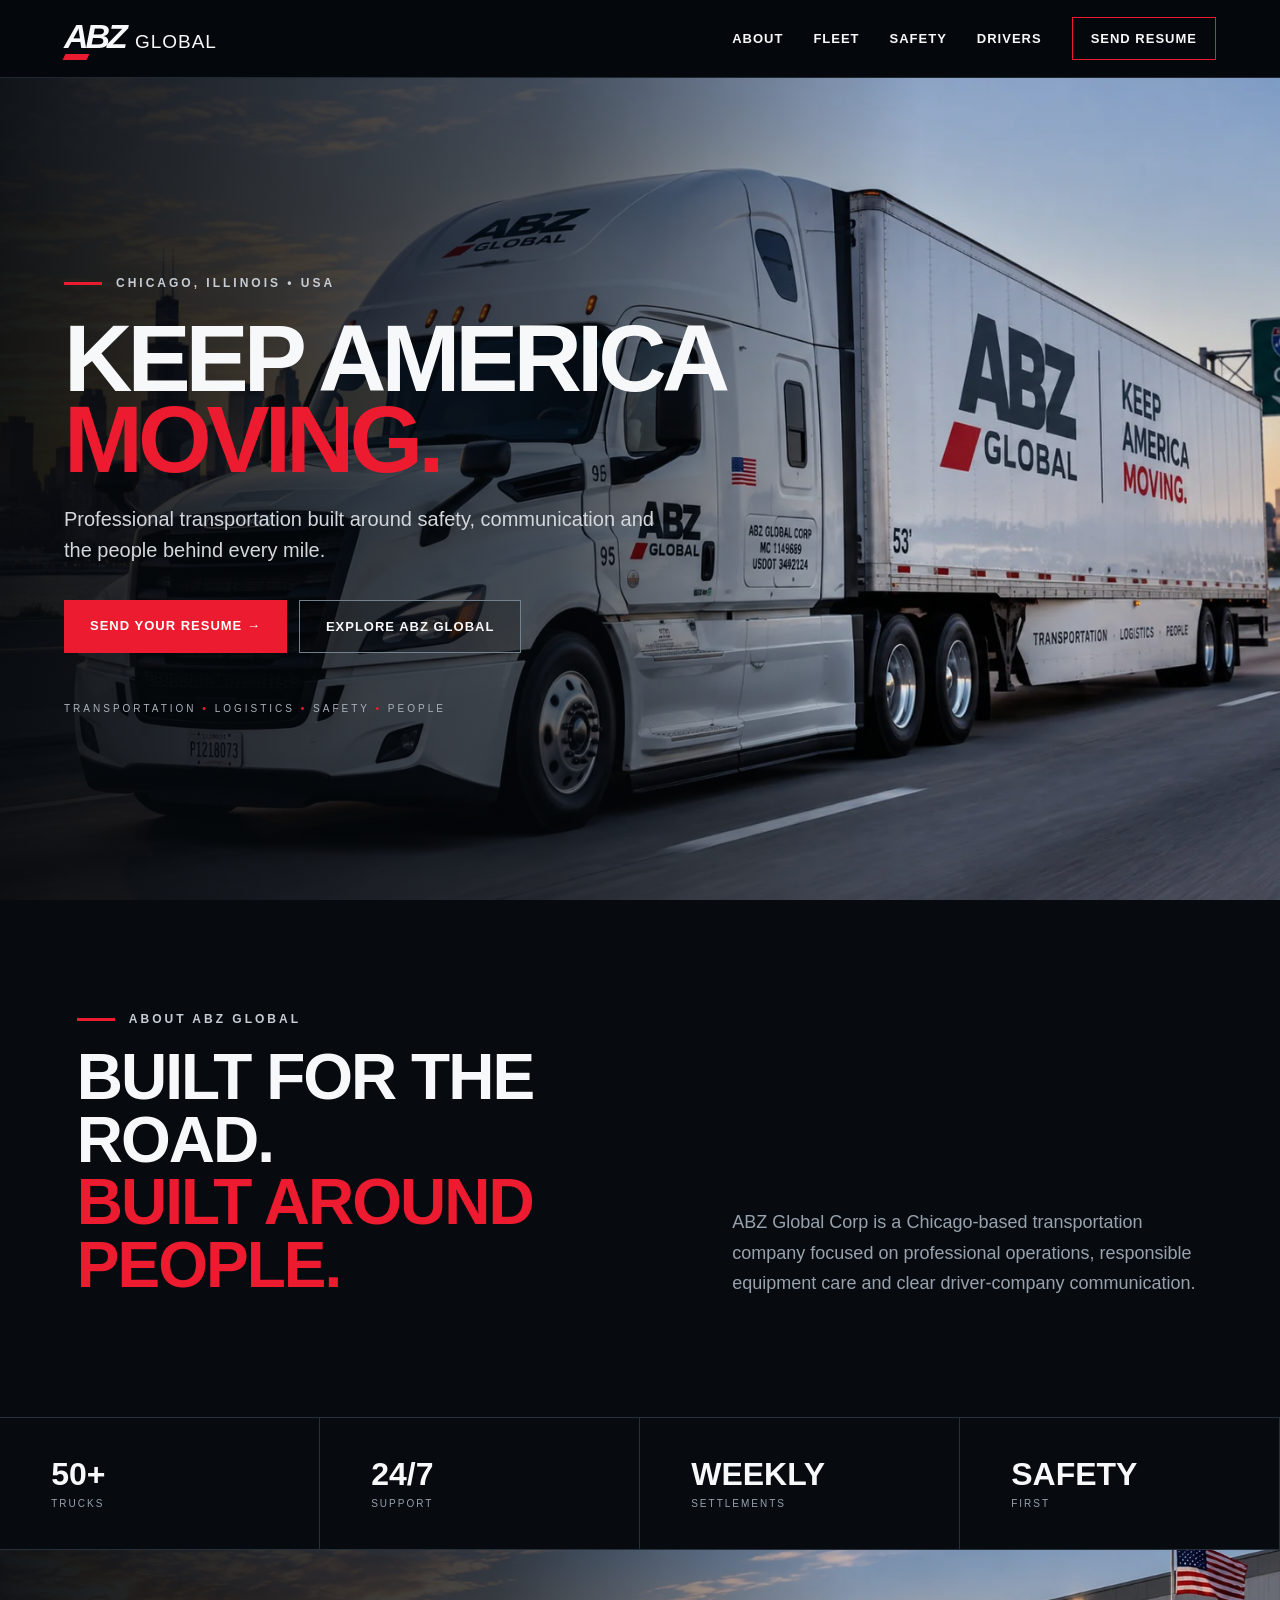
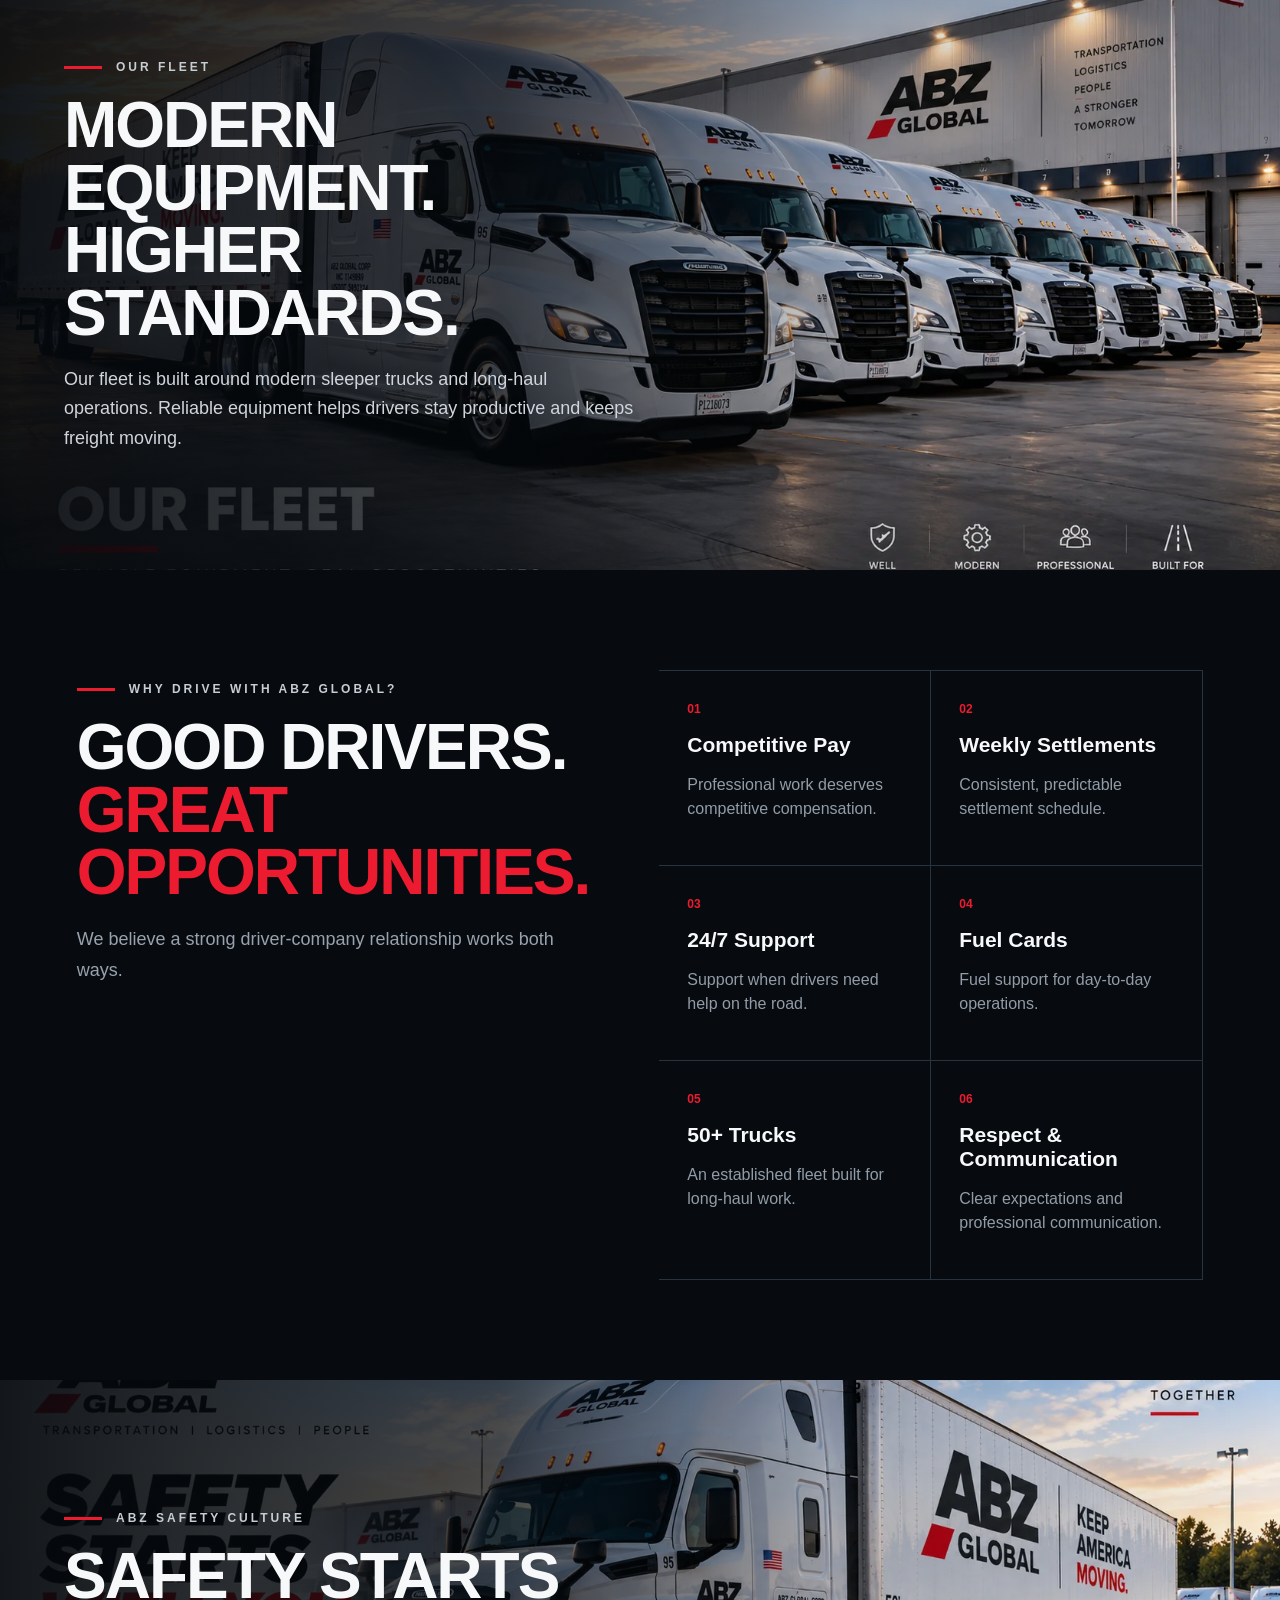
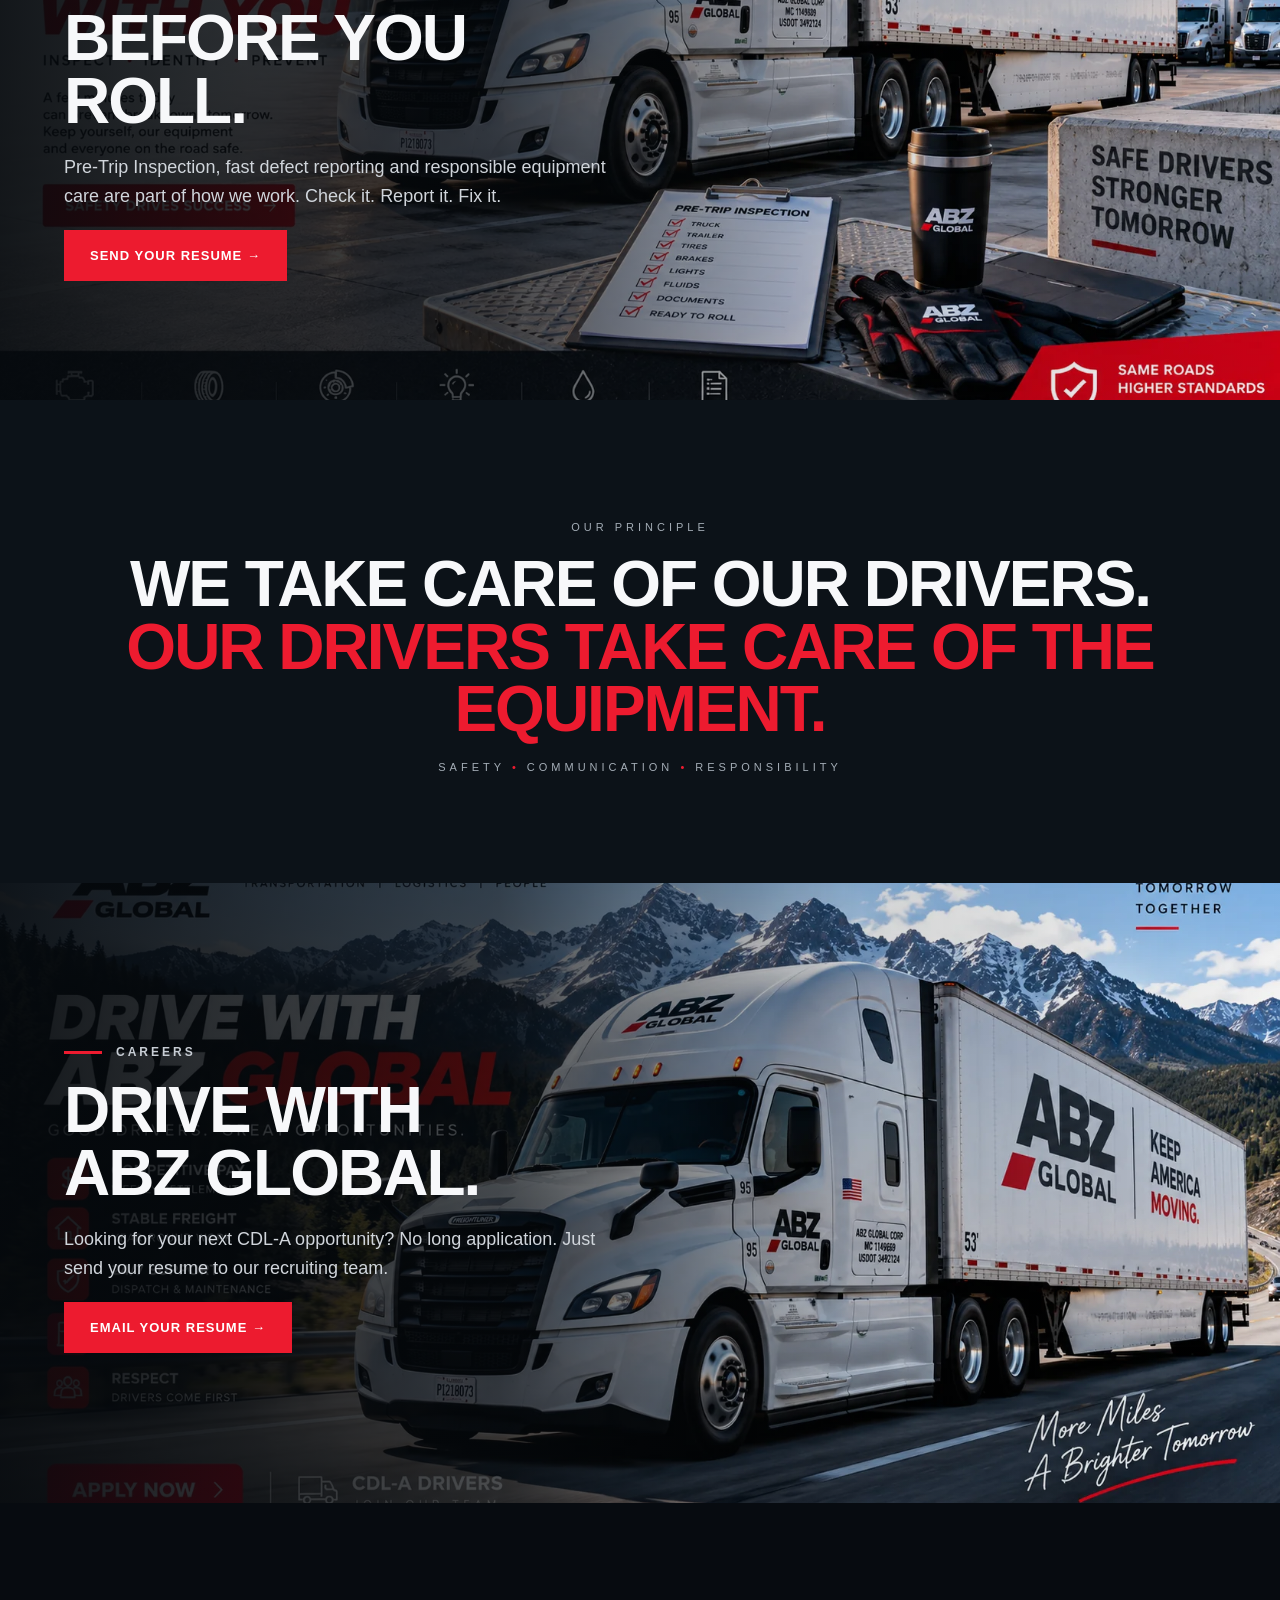
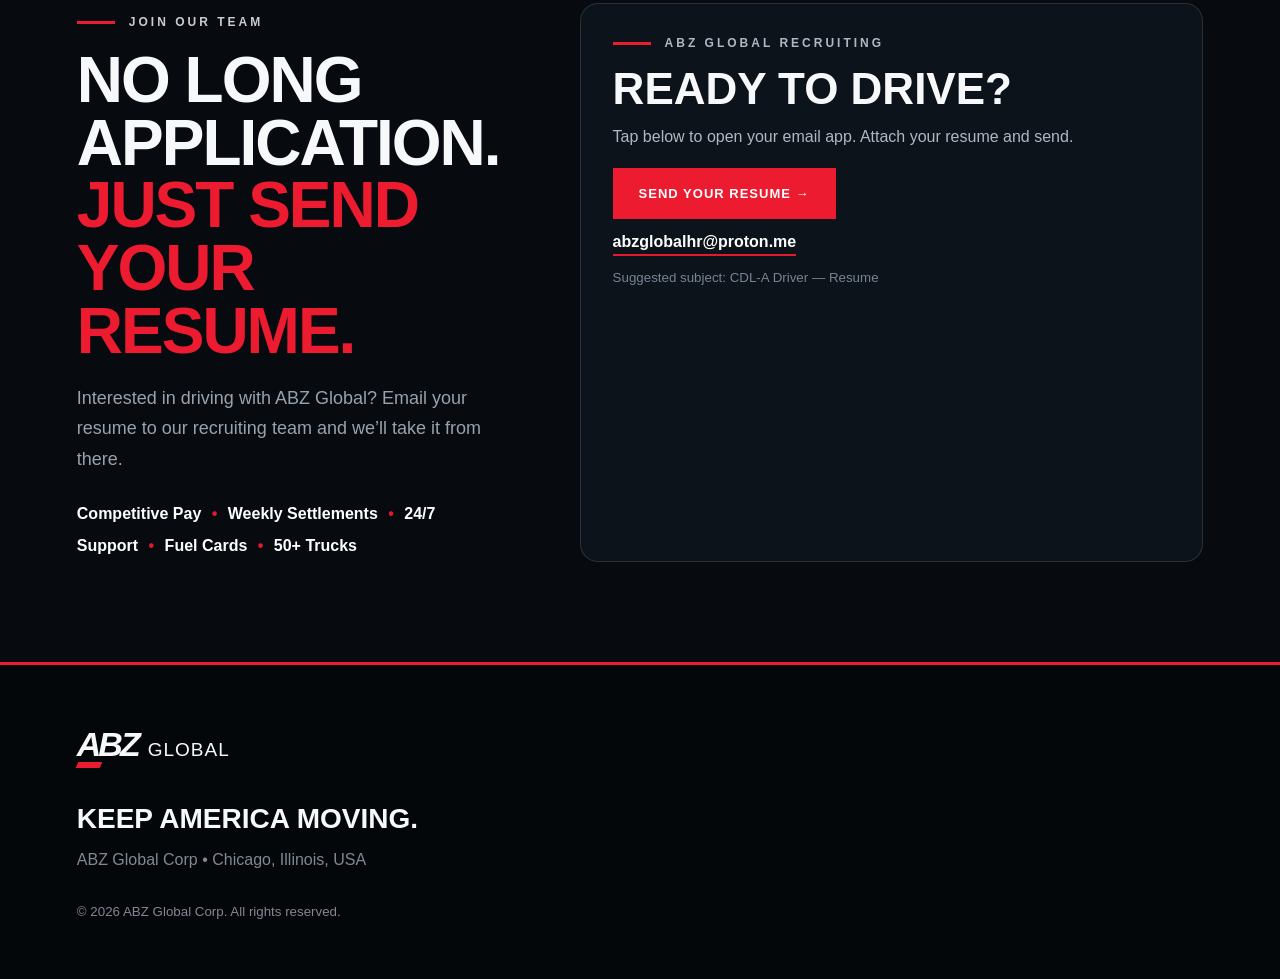
==== index.html @ c26f79ed "Update index.html" ====
<!doctype html><html lang="en"><head><meta charset="utf-8"><meta name="viewport" content="width=device-width,initial-scale=1"><meta name="theme-color" content="#070b10"><meta name="description" content="ABZ Global Corp — Chicago transportation company. 50+ trucks, safety-first operations and CDL-A driver opportunities."><title>ABZ Global | Keep America Moving</title><link rel="stylesheet" href="styles.css"></head><body>
<header><a class="logo" href="#home"><b>ABZ</b><span>GLOBAL</span></a><button class="menu" aria-label="Menu">☰</button><nav><a href="#about">About</a><a href="#fleet">Fleet</a><a href="#safety">Safety</a><a href="#drivers">Drivers</a><a href="#apply" class="navcta">Send Resume</a></nav></header>
<main><section id="home" class="hero"><div class="shade"></div><div class="heroCopy"><p class="kicker">CHICAGO, ILLINOIS • USA</p><h1>KEEP AMERICA<br><em>MOVING.</em></h1><p class="lead">Professional transportation built around safety, communication and the people behind every mile.</p><div class="buttons"><a href="#apply" class="btn red">SEND YOUR RESUME →</a><a href="#about" class="btn glass">EXPLORE ABZ GLOBAL</a></div><div class="tags">TRANSPORTATION <i>•</i> LOGISTICS <i>•</i> SAFETY <i>•</i> PEOPLE</div></div></section>
<section id="about" class="section intro"><div><p class="eyebrow">ABOUT ABZ GLOBAL</p><h2>BUILT FOR THE ROAD.<br><span>BUILT AROUND PEOPLE.</span></h2></div><p>ABZ Global Corp is a Chicago-based transportation company focused on professional operations, responsible equipment care and clear driver-company communication.</p></section>
<section class="stats"><div><strong>50+</strong><span>TRUCKS</span></div><div><strong>24/7</strong><span>SUPPORT</span></div><div><strong>WEEKLY</strong><span>SETTLEMENTS</span></div><div><strong>SAFETY</strong><span>FIRST</span></div></section>
<section id="fleet" class="photoSection fleet"><div class="photoCopy"><p class="eyebrow">OUR FLEET</p><h2>MODERN EQUIPMENT.<br>HIGHER STANDARDS.</h2><p>Our fleet is built around modern sleeper trucks and long-haul operations. Reliable equipment helps drivers stay productive and keeps freight moving.</p></div></section>
<section id="drivers" class="section drivers"><div><p class="eyebrow">WHY DRIVE WITH ABZ GLOBAL?</p><h2>GOOD DRIVERS.<br><span>GREAT OPPORTUNITIES.</span></h2><p class="muted">We believe a strong driver-company relationship works both ways.</p></div><div class="benefits"><article><b>01</b><h3>Competitive Pay</h3><p>Professional work deserves competitive compensation.</p></article><article><b>02</b><h3>Weekly Settlements</h3><p>Consistent, predictable settlement schedule.</p></article><article><b>03</b><h3>24/7 Support</h3><p>Support when drivers need help on the road.</p></article><article><b>04</b><h3>Fuel Cards</h3><p>Fuel support for day-to-day operations.</p></article><article><b>05</b><h3>50+ Trucks</h3><p>An established fleet built for long-haul work.</p></article><article><b>06</b><h3>Respect & Communication</h3><p>Clear expectations and professional communication.</p></article></div></section>
<section id="safety" class="photoSection safety"><div class="photoCopy"><p class="eyebrow">ABZ SAFETY CULTURE</p><h2>SAFETY STARTS<br>BEFORE YOU ROLL.</h2><p>Pre-Trip Inspection, fast defect reporting and responsible equipment care are part of how we work. Check it. Report it. Fix it.</p><a href="mailto:abzglobalhr@proton.me?subject=CDL-A%20Driver%20%E2%80%94%20Resume&body=Hello%20ABZ%20Global%20Recruiting%2C%0A%0AI%27m%20interested%20in%20a%20CDL-A%20driver%20position.%20My%20resume%20is%20attached.%0A%0AThank%20you." class="btn red">SEND YOUR RESUME →</a></div></section>
<section class="principle"><p>OUR PRINCIPLE</p><h2>WE TAKE CARE OF OUR DRIVERS.<br><span>OUR DRIVERS TAKE CARE OF THE EQUIPMENT.</span></h2><div>SAFETY <i>•</i> COMMUNICATION <i>•</i> RESPONSIBILITY</div></section>
<section class="photoSection careers"><div class="photoCopy"><p class="eyebrow">CAREERS</p><h2>DRIVE WITH<br>ABZ GLOBAL.</h2><p>Looking for your next CDL-A opportunity? No long application. Just send your resume to our recruiting team.</p><a href="mailto:abzglobalhr@proton.me?subject=CDL-A%20Driver%20%E2%80%94%20Resume&body=Hello%20ABZ%20Global%20Recruiting%2C%0A%0AI%27m%20interested%20in%20a%20CDL-A%20driver%20position.%20My%20resume%20is%20attached.%0A%0AThank%20you." class="btn red">EMAIL YOUR RESUME →</a></div></section>
<section id="apply" class="section apply"><div><p class="eyebrow">JOIN OUR TEAM</p><h2>NO LONG APPLICATION.<br><span>JUST SEND YOUR RESUME.</span></h2><p class="muted">Interested in driving with ABZ Global? Email your resume to our recruiting team and we’ll take it from there.</p><div class="resumeBenefits">Competitive Pay <i>•</i> Weekly Settlements <i>•</i> 24/7 Support <i>•</i> Fuel Cards <i>•</i> 50+ Trucks</div></div><div class="resumeCard"><p class="eyebrow">ABZ GLOBAL RECRUITING</p><h3>READY TO DRIVE?</h3><p>Tap below to open your email app. Attach your resume and send.</p><a class="btn red resumeBtn" href="mailto:abzglobal@proton.me?subject=CDL-A%20Driver%20%E2%80%94%20Resume&body=Hello%20ABZ%20Global%20Recruiting%2C%0A%0AI%27m%20interested%20in%20a%20CDL-A%20driver%20position.%20My%20resume%20is%20attached.%0A%0AThank%20you.">SEND YOUR RESUME →</a><a class="emailLink" href="mailto:abzglobalhr@proton.me">abzglobalhr@proton.me</a><small>Suggested subject: CDL-A Driver — Resume</small></div></section>
</main><footer><a class="logo" href="#home"><b>ABZ</b><span>GLOBAL</span></a><h3>KEEP AMERICA MOVING.</h3><p>ABZ Global Corp • Chicago, Illinois, USA</p><small>© <span id="year"></span> ABZ Global Corp. All rights reserved.</small></footer><script src="script.js"></script></body></html>
---- styles.css ----
*{box-sizing:border-box}html{scroll-behavior:smooth}body{margin:0;background:#070b10;color:#f7f8fa;font-family:Arial,Helvetica,sans-serif}a{color:inherit;text-decoration:none}header{height:78px;display:flex;align-items:center;justify-content:space-between;padding:0 5vw;background:rgba(5,8,12,.96);position:sticky;top:0;z-index:20;border-bottom:1px solid #202831}.logo{display:flex;align-items:baseline;gap:10px}.logo b{font-size:34px;font-style:italic;letter-spacing:-3px}.logo b:after{content:"";display:block;width:24px;height:6px;background:#ed1b2f;transform:skew(-25deg);margin-top:-2px}.logo span{font-size:19px;letter-spacing:1px}nav{display:flex;gap:30px;align-items:center;font-size:13px;font-weight:700;text-transform:uppercase;letter-spacing:1px}.navcta{padding:13px 18px;border:1px solid #ed1b2f}.menu{display:none;background:none;border:0;color:white;font-size:28px}.hero{min-height:calc(100vh - 78px);background:url('hero.webp') center/cover no-repeat;position:relative;display:flex;align-items:center}.shade{position:absolute;inset:0;background:linear-gradient(90deg,rgba(4,8,12,.93) 0%,rgba(4,8,12,.62) 43%,rgba(4,8,12,.08) 72%)}.heroCopy{position:relative;z-index:2;width:min(680px,90%);margin-left:5vw}.kicker,.eyebrow{font-size:12px;font-weight:800;letter-spacing:3px;color:#c7cdd4}.kicker:before,.eyebrow:before{content:"";display:inline-block;width:38px;height:3px;background:#ed1b2f;margin-right:14px;vertical-align:middle}.hero h1{font-size:clamp(60px,7.4vw,118px);line-height:.86;letter-spacing:-5px;margin:28px 0 24px}.hero h1 em{font-style:normal;color:#ed1b2f}.lead{font-size:20px;line-height:1.55;color:#d3d7dc;max-width:590px}.buttons{display:flex;gap:12px;margin:34px 0}.btn{display:inline-block;padding:18px 26px;font-size:13px;font-weight:900;letter-spacing:1px;border:0;cursor:pointer}.red{background:#ed1b2f;color:#fff}.glass{border:1px solid #73808d;background:rgba(0,0,0,.25)}.tags{font-size:10px;letter-spacing:3px;color:#aab2bb;margin-top:50px}.tags i,.principle i{color:#ed1b2f;font-style:normal}.section{padding:100px 6vw}.intro{display:grid;grid-template-columns:1.1fr .9fr;gap:80px;align-items:end}.section h2,.photoCopy h2,.principle h2{font-size:clamp(38px,5vw,72px);line-height:.98;letter-spacing:-2px;margin:20px 0}.section h2 span,.principle h2 span{color:#ed1b2f}.intro>p,.muted{color:#98a2ad;font-size:18px;line-height:1.7}.stats{display:grid;grid-template-columns:repeat(4,1fr);border-top:1px solid #26303a;border-bottom:1px solid #26303a}.stats div{padding:38px 4vw;border-right:1px solid #26303a}.stats strong{display:block;font-size:32px}.stats span{font-size:10px;letter-spacing:2px;color:#98a2ad}.photoSection{min-height:720px;background-position:center;background-size:cover;position:relative;display:flex;align-items:center;padding:7vw}.photoSection:before{content:"";position:absolute;inset:0;background:linear-gradient(90deg,rgba(5,9,13,.94),rgba(5,9,13,.68) 43%,rgba(5,9,13,.12) 70%)}.photoCopy{position:relative;z-index:2;max-width:620px}.photoCopy p:not(.eyebrow){font-size:18px;line-height:1.65;color:#d0d5db}.fleet{background-image:url('fleet.webp')}.safety{background-image:url('safety.webp')}.careers{background-image:url('careers.webp')}.drivers{display:grid;grid-template-columns:.8fr 1.2fr;gap:70px}.benefits{display:grid;grid-template-columns:1fr 1fr;border-top:1px solid #29333d}.benefits article{padding:28px;border-bottom:1px solid #29333d;border-right:1px solid #29333d}.benefits b{color:#ed1b2f;font-size:12px}.benefits h3{font-size:21px;margin:16px 0 8px}.benefits p{color:#929ca7;line-height:1.5}.principle{text-align:center;padding:110px 5vw;background:#0c1218}.principle>p{letter-spacing:4px;font-size:11px;color:#a4adb6}.principle>div{letter-spacing:4px;font-size:11px;color:#a4adb6}.apply{display:grid;grid-template-columns:.8fr 1.2fr;gap:80px}form{display:grid;grid-template-columns:1fr 1fr;gap:18px;background:#0c1218;padding:35px;border:1px solid #26303a}label{font-size:10px;text-transform:uppercase;letter-spacing:1.5px;color:#9aa4ae}input,select,textarea{width:100%;margin-top:9px;background:#070b10;border:1px solid #35414c;color:white;padding:14px;font:inherit}textarea,label:last-of-type,form button{grid-column:1/-1}.hidden{display:none}footer{padding:60px 6vw;border-top:3px solid #ed1b2f;background:#04070a}footer h3{font-size:28px;margin:35px 0 10px}footer p,footer small{color:#7f8993}footer small{display:block;margin-top:35px}@media(max-width:760px){header{height:72px;padding:0 22px}.logo b{font-size:30px}.logo span{font-size:17px}.menu{display:block}nav{display:none;position:absolute;top:72px;left:0;right:0;background:#070b10;padding:25px;flex-direction:column;align-items:flex-start;border-bottom:1px solid #333}nav.open{display:flex}.hero{min-height:720px;background-position:62% center}.shade{background:linear-gradient(90deg,rgba(4,8,12,.93),rgba(4,8,12,.55))}.heroCopy{margin:0 22px;width:auto;align-self:flex-end;padding-bottom:65px}.hero h1{font-size:58px;letter-spacing:-3px}.lead{font-size:17px}.buttons{flex-direction:column}.btn{text-align:center}.tags{line-height:2}.section{padding:70px 24px}.intro,.drivers,.apply{grid-template-columns:1fr;gap:35px}.stats{grid-template-columns:1fr 1fr}.stats div{padding:25px 22px}.photoSection{min-height:650px;padding:24px;align-items:flex-end;background-position:center}.photoSection:before{background:linear-gradient(0deg,rgba(5,9,13,.96),rgba(5,9,13,.25) 75%)}.photoCopy{padding-bottom:35px}.benefits{grid-template-columns:1fr}.benefits article{border-right:0;padding:24px 4px}.principle{padding:80px 24px}.principle h2{font-size:38px}form{grid-template-columns:1fr;padding:22px}label,textarea,label:last-of-type,form button{grid-column:1}footer{padding:50px 24px}}

/* V4.2 Recruiting */
.resumeCard{background:#0d131b;border:1px solid rgba(255,255,255,.12);border-radius:18px;padding:32px;display:flex;flex-direction:column;align-items:flex-start;gap:14px}.resumeCard h3{font-size:clamp(28px,4vw,44px);margin:0}.resumeCard p{color:#aeb8c4;margin:0}.resumeBtn{margin-top:8px}.emailLink{color:#fff;font-weight:800;text-decoration:none;border-bottom:2px solid #e3192d;padding-bottom:3px}.resumeCard small{color:#778392}.resumeBenefits{margin-top:24px;color:#fff;font-weight:800;line-height:2}.resumeBenefits i{color:#e3192d;font-style:normal;margin:0 6px}@media(max-width:760px){.resumeCard{padding:24px}.resumeBtn{width:100%;text-align:center}.resumeBenefits{font-size:13px}}

/* V5 responsive image framing */
:root{--header-h:78px}
.photoSection{min-height:clamp(560px,47vw,760px);background-size:cover;background-repeat:no-repeat;overflow:hidden}
/* Keep the full right edge of the fleet/trailer visible on desktop instead of centering and cropping both sides. */
.fleet{background-position:right center}
.safety{background-position:right center}
.careers{background-position:right center}
.photoCopy{width:min(42vw,620px)}
@media (min-width:761px) and (max-width:1300px){
  .photoSection{min-height:620px;padding:5vw}
  .photoCopy{width:min(47vw,570px)}
  .photoCopy h2{font-size:clamp(44px,5vw,66px)}
  .photoSection:before{background:linear-gradient(90deg,rgba(5,9,13,.94) 0%,rgba(5,9,13,.72) 39%,rgba(5,9,13,.16) 67%,rgba(5,9,13,.02) 100%)}
}
@media (min-width:1500px){
  .photoSection{background-size:100% auto;min-height:clamp(650px,56.25vw,900px);background-color:#070b10}
  .fleet,.safety,.careers{background-position:center center}
}
@media(max-width:760px){
  .photoSection{min-height:620px;background-size:cover}
  .fleet{background-position:58% center}
  .safety{background-position:61% center}
  .careers{background-position:62% center}
  .photoCopy{width:100%;max-width:100%}
}
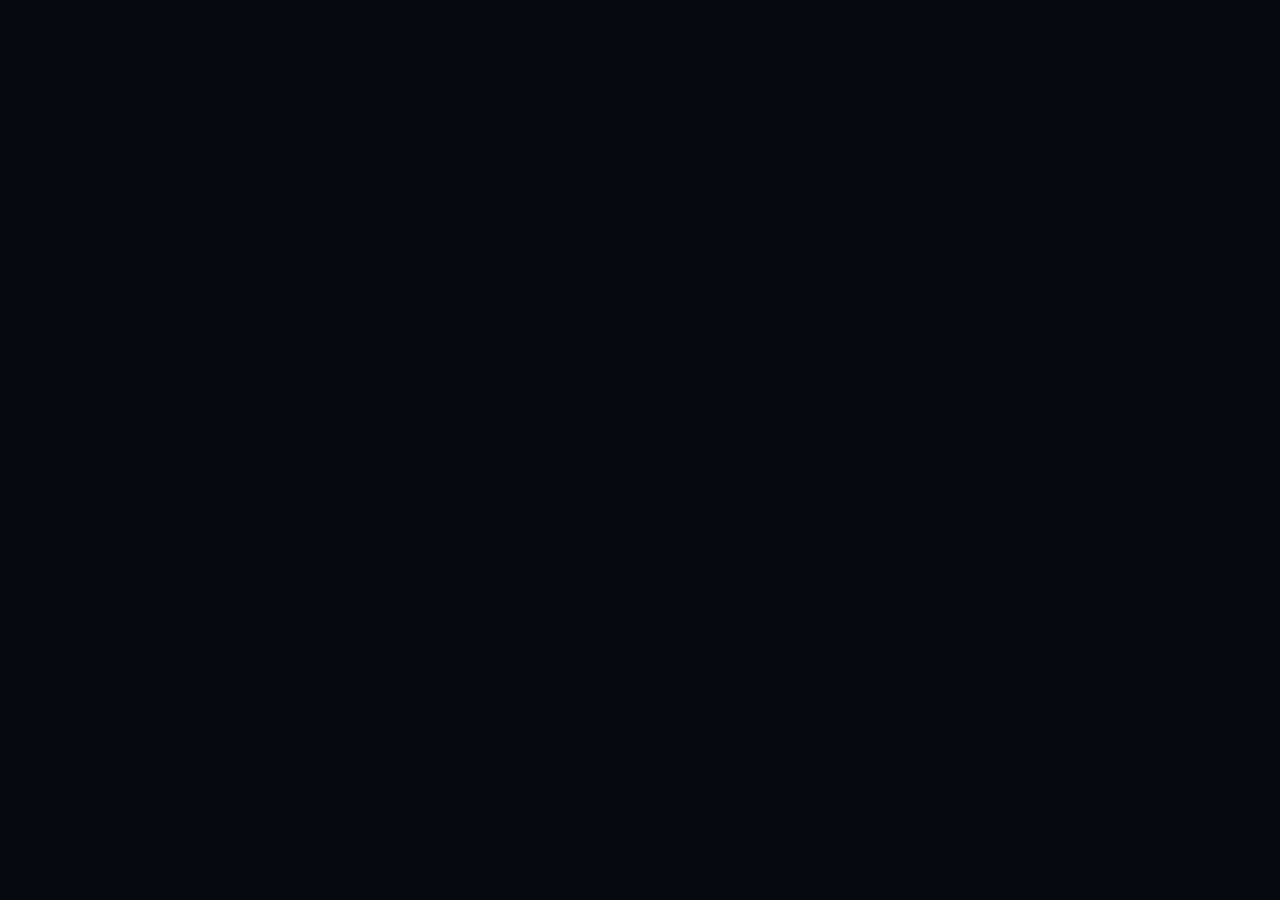
==== commit 56813bcb: "Update index.html" ====
--- a/index.html
+++ b/index.html
@@ -1,12 +1,31 @@
-<!doctype html><html lang="en"><head><meta charset="utf-8"><meta name="viewport" content="width=device-width,initial-scale=1"><meta name="theme-color" content="#070b10"><meta name="description" content="ABZ Global Corp — Chicago transportation company. 50+ trucks, safety-first operations and CDL-A driver opportunities."><title>ABZ Global | Keep America Moving</title><link rel="stylesheet" href="styles.css"></head><body>
-<header><a class="logo" href="#home"><b>ABZ</b><span>GLOBAL</span></a><button class="menu" aria-label="Menu">☰</button><nav><a href="#about">About</a><a href="#fleet">Fleet</a><a href="#safety">Safety</a><a href="#drivers">Drivers</a><a href="#apply" class="navcta">Send Resume</a></nav></header>
-<main><section id="home" class="hero"><div class="shade"></div><div class="heroCopy"><p class="kicker">CHICAGO, ILLINOIS • USA</p><h1>KEEP AMERICA<br><em>MOVING.</em></h1><p class="lead">Professional transportation built around safety, communication and the people behind every mile.</p><div class="buttons"><a href="#apply" class="btn red">SEND YOUR RESUME →</a><a href="#about" class="btn glass">EXPLORE ABZ GLOBAL</a></div><div class="tags">TRANSPORTATION <i>•</i> LOGISTICS <i>•</i> SAFETY <i>•</i> PEOPLE</div></div></section>
-<section id="about" class="section intro"><div><p class="eyebrow">ABOUT ABZ GLOBAL</p><h2>BUILT FOR THE ROAD.<br><span>BUILT AROUND PEOPLE.</span></h2></div><p>ABZ Global Corp is a Chicago-based transportation company focused on professional operations, responsible equipment care and clear driver-company communication.</p></section>
-<section class="stats"><div><strong>50+</strong><span>TRUCKS</span></div><div><strong>24/7</strong><span>SUPPORT</span></div><div><strong>WEEKLY</strong><span>SETTLEMENTS</span></div><div><strong>SAFETY</strong><span>FIRST</span></div></section>
-<section id="fleet" class="photoSection fleet"><div class="photoCopy"><p class="eyebrow">OUR FLEET</p><h2>MODERN EQUIPMENT.<br>HIGHER STANDARDS.</h2><p>Our fleet is built around modern sleeper trucks and long-haul operations. Reliable equipment helps drivers stay productive and keeps freight moving.</p></div></section>
-<section id="drivers" class="section drivers"><div><p class="eyebrow">WHY DRIVE WITH ABZ GLOBAL?</p><h2>GOOD DRIVERS.<br><span>GREAT OPPORTUNITIES.</span></h2><p class="muted">We believe a strong driver-company relationship works both ways.</p></div><div class="benefits"><article><b>01</b><h3>Competitive Pay</h3><p>Professional work deserves competitive compensation.</p></article><article><b>02</b><h3>Weekly Settlements</h3><p>Consistent, predictable settlement schedule.</p></article><article><b>03</b><h3>24/7 Support</h3><p>Support when drivers need help on the road.</p></article><article><b>04</b><h3>Fuel Cards</h3><p>Fuel support for day-to-day operations.</p></article><article><b>05</b><h3>50+ Trucks</h3><p>An established fleet built for long-haul work.</p></article><article><b>06</b><h3>Respect & Communication</h3><p>Clear expectations and professional communication.</p></article></div></section>
-<section id="safety" class="photoSection safety"><div class="photoCopy"><p class="eyebrow">ABZ SAFETY CULTURE</p><h2>SAFETY STARTS<br>BEFORE YOU ROLL.</h2><p>Pre-Trip Inspection, fast defect reporting and responsible equipment care are part of how we work. Check it. Report it. Fix it.</p><a href="mailto:abzglobalhr@proton.me?subject=CDL-A%20Driver%20%E2%80%94%20Resume&body=Hello%20ABZ%20Global%20Recruiting%2C%0A%0AI%27m%20interested%20in%20a%20CDL-A%20driver%20position.%20My%20resume%20is%20attached.%0A%0AThank%20you." class="btn red">SEND YOUR RESUME →</a></div></section>
-<section class="principle"><p>OUR PRINCIPLE</p><h2>WE TAKE CARE OF OUR DRIVERS.<br><span>OUR DRIVERS TAKE CARE OF THE EQUIPMENT.</span></h2><div>SAFETY <i>•</i> COMMUNICATION <i>•</i> RESPONSIBILITY</div></section>
-<section class="photoSection careers"><div class="photoCopy"><p class="eyebrow">CAREERS</p><h2>DRIVE WITH<br>ABZ GLOBAL.</h2><p>Looking for your next CDL-A opportunity? No long application. Just send your resume to our recruiting team.</p><a href="mailto:abzglobalhr@proton.me?subject=CDL-A%20Driver%20%E2%80%94%20Resume&body=Hello%20ABZ%20Global%20Recruiting%2C%0A%0AI%27m%20interested%20in%20a%20CDL-A%20driver%20position.%20My%20resume%20is%20attached.%0A%0AThank%20you." class="btn red">EMAIL YOUR RESUME →</a></div></section>
-<section id="apply" class="section apply"><div><p class="eyebrow">JOIN OUR TEAM</p><h2>NO LONG APPLICATION.<br><span>JUST SEND YOUR RESUME.</span></h2><p class="muted">Interested in driving with ABZ Global? Email your resume to our recruiting team and we’ll take it from there.</p><div class="resumeBenefits">Competitive Pay <i>•</i> Weekly Settlements <i>•</i> 24/7 Support <i>•</i> Fuel Cards <i>•</i> 50+ Trucks</div></div><div class="resumeCard"><p class="eyebrow">ABZ GLOBAL RECRUITING</p><h3>READY TO DRIVE?</h3><p>Tap below to open your email app. Attach your resume and send.</p><a class="btn red resumeBtn" href="mailto:abzglobal@proton.me?subject=CDL-A%20Driver%20%E2%80%94%20Resume&body=Hello%20ABZ%20Global%20Recruiting%2C%0A%0AI%27m%20interested%20in%20a%20CDL-A%20driver%20position.%20My%20resume%20is%20attached.%0A%0AThank%20you.">SEND YOUR RESUME →</a><a class="emailLink" href="mailto:abzglobalhr@proton.me">abzglobalhr@proton.me</a><small>Suggested subject: CDL-A Driver — Resume</small></div></section>
-</main><footer><a class="logo" href="#home"><b>ABZ</b><span>GLOBAL</span></a><h3>KEEP AMERICA MOVING.</h3><p>ABZ Global Corp • Chicago, Illinois, USA</p><small>© <span id="year"></span> ABZ Global Corp. All rights reserved.</small></footer><script src="script.js"></script></body></html>
+<!doctype html>
+<html lang="en">
+<head>
+  <meta charset="utf-8">
+
+  <meta name="viewport" content="width=device-width, initial-scale=1">
+
+  <meta name="theme-color" content="#070b10">
+
+  <meta name="description" content="ABZ Global Corp — Chicago-based transportation company with 50+ trucks, modern sleeper equipment, safety-first operations and CDL-A driver opportunities.">
+
+  <meta name="keywords" content="ABZ Global, ABZ Global Corp, trucking company, Chicago trucking company, CDL-A driver jobs, OTR driver jobs, truck driver jobs, transportation company, Freightliner Cascadia">
+
+  <meta name="robots" content="index, follow">
+
+  <meta name="author" content="ABZ Global Corp">
+
+  <meta property="og:type" content="website">
+  <meta property="og:title" content="ABZ Global | Keep America Moving">
+  <meta property="og:description" content="Transportation, logistics and CDL-A driver opportunities with ABZ Global Corp. Competitive Pay, Weekly Settlements, 24/7 Support, Fuel Cards and 50+ Trucks.">
+
+  <meta name="twitter:card" content="summary_large_image">
+  <meta name="twitter:title" content="ABZ Global | Keep America Moving">
+  <meta name="twitter:description" content="Drive with ABZ Global. Competitive Pay, Weekly Settlements, 24/7 Support, Fuel Cards and 50+ Trucks.">
+
+  <title>ABZ Global | CDL-A Driver Opportunities | Keep America Moving</title>
+
+  <link rel="stylesheet" href="styles.css">
+</head>
+
+<body>
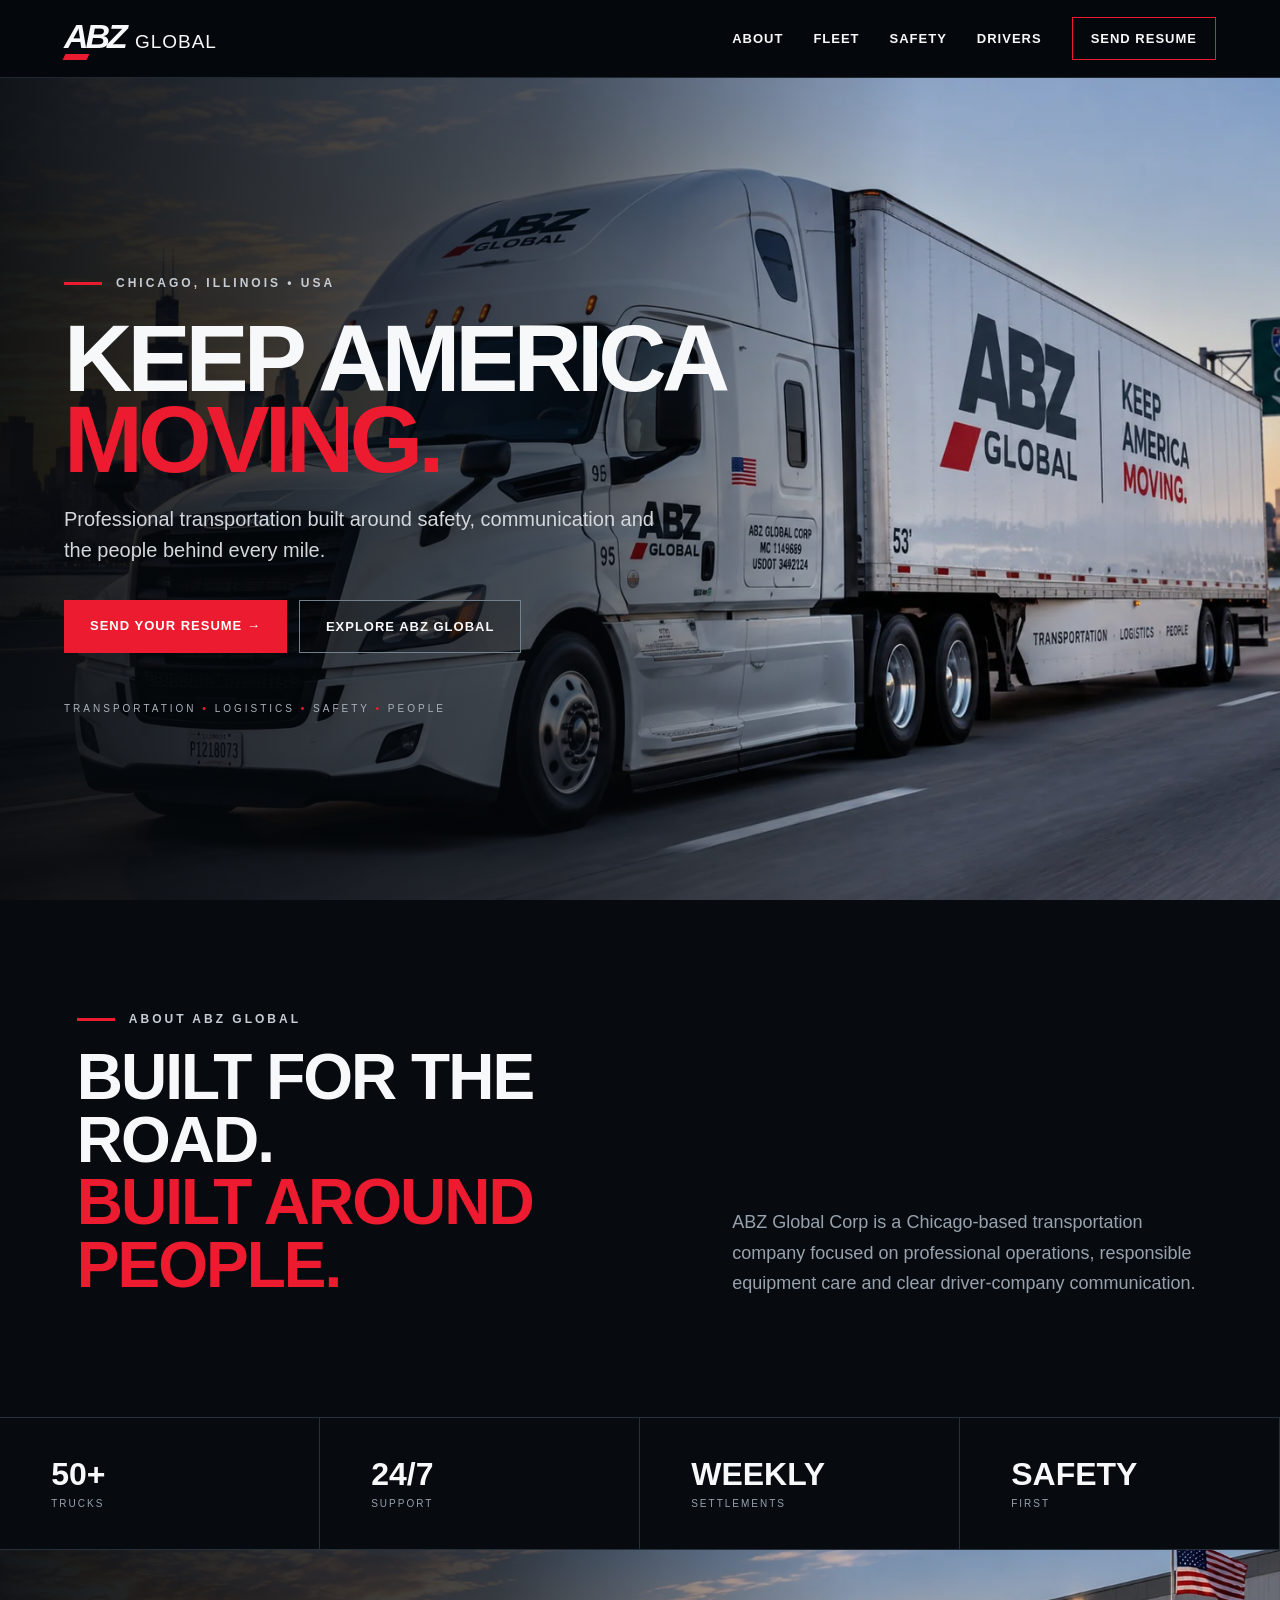
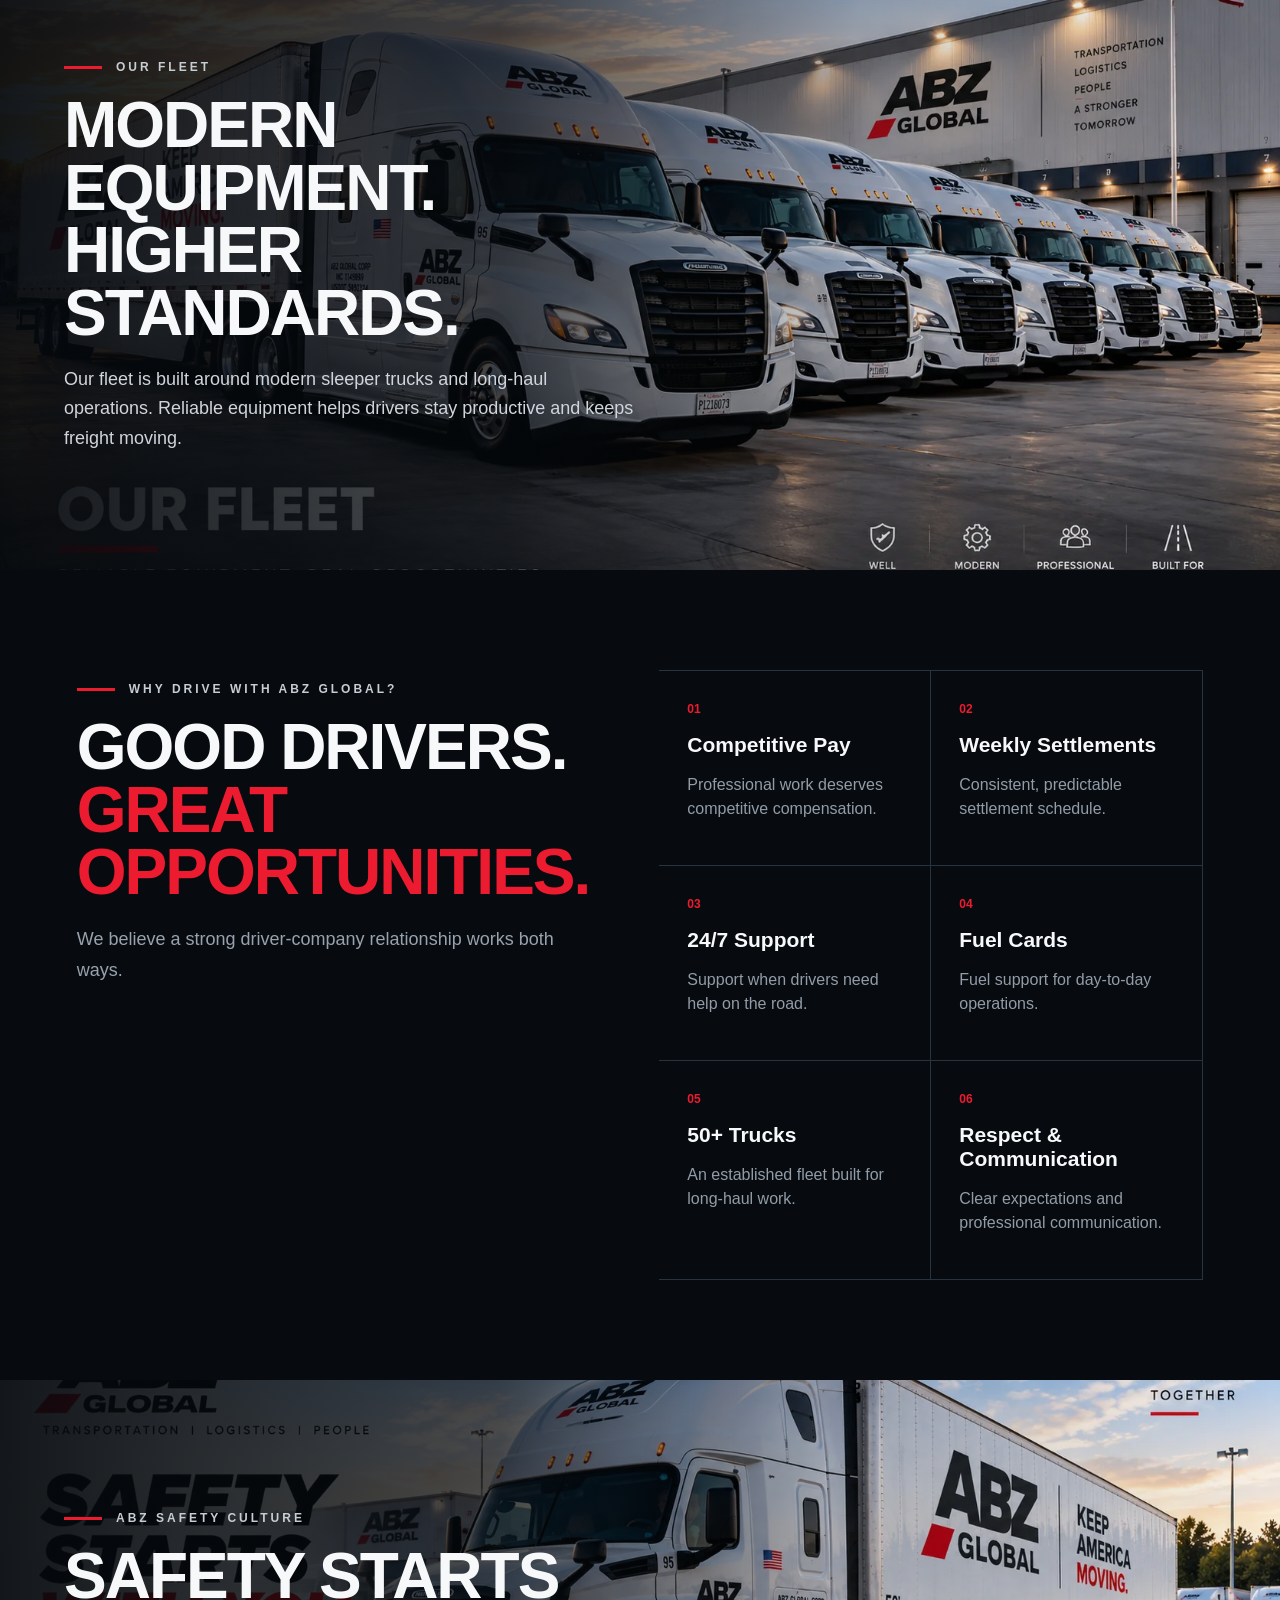
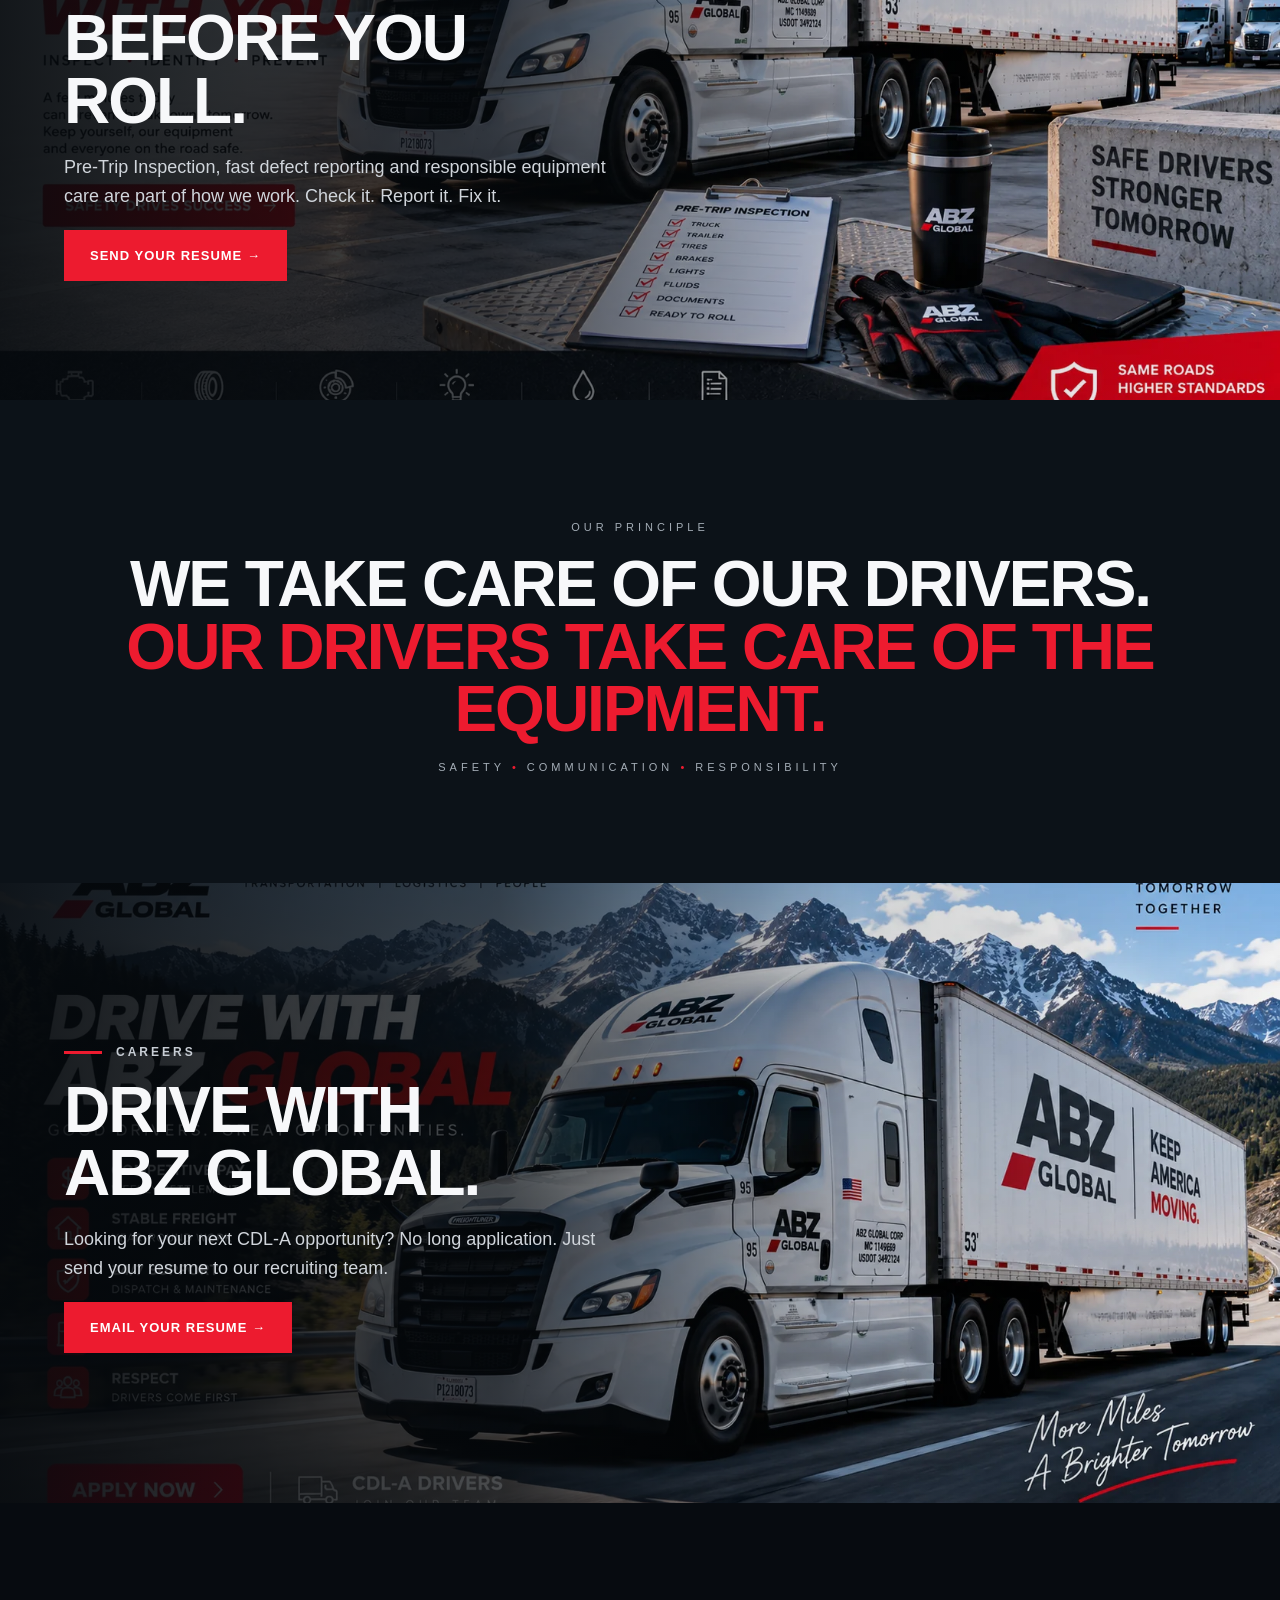
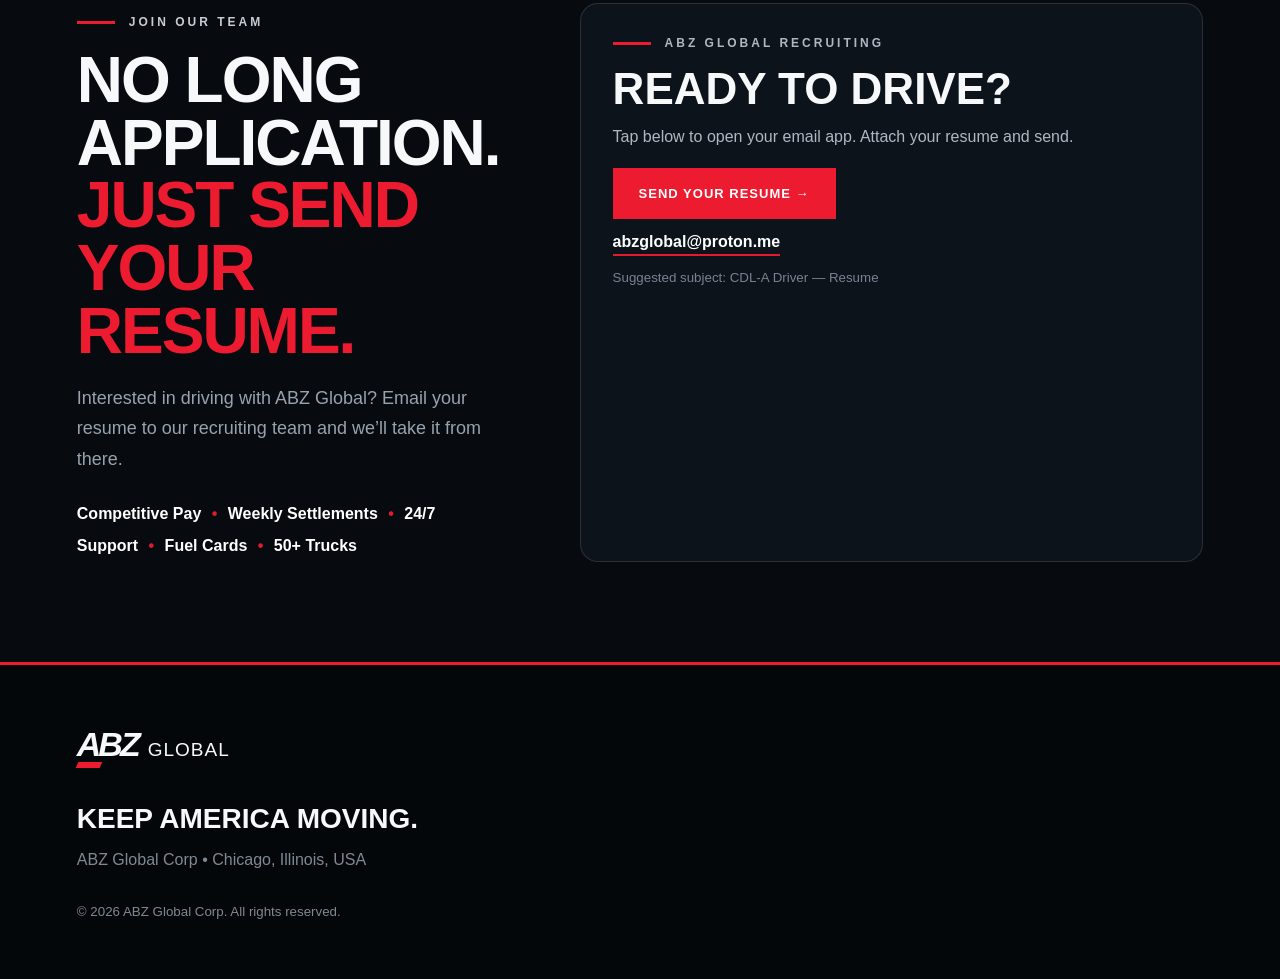
==== commit d67a9040: "Update index.html" ====
--- a/index.html
+++ b/index.html
@@ -1,31 +1,12 @@
-<!doctype html>
-<html lang="en">
-<head>
-  <meta charset="utf-8">
-
-  <meta name="viewport" content="width=device-width, initial-scale=1">
-
-  <meta name="theme-color" content="#070b10">
-
-  <meta name="description" content="ABZ Global Corp — Chicago-based transportation company with 50+ trucks, modern sleeper equipment, safety-first operations and CDL-A driver opportunities.">
-
-  <meta name="keywords" content="ABZ Global, ABZ Global Corp, trucking company, Chicago trucking company, CDL-A driver jobs, OTR driver jobs, truck driver jobs, transportation company, Freightliner Cascadia">
-
-  <meta name="robots" content="index, follow">
-
-  <meta name="author" content="ABZ Global Corp">
-
-  <meta property="og:type" content="website">
-  <meta property="og:title" content="ABZ Global | Keep America Moving">
-  <meta property="og:description" content="Transportation, logistics and CDL-A driver opportunities with ABZ Global Corp. Competitive Pay, Weekly Settlements, 24/7 Support, Fuel Cards and 50+ Trucks.">
-
-  <meta name="twitter:card" content="summary_large_image">
-  <meta name="twitter:title" content="ABZ Global | Keep America Moving">
-  <meta name="twitter:description" content="Drive with ABZ Global. Competitive Pay, Weekly Settlements, 24/7 Support, Fuel Cards and 50+ Trucks.">
-
-  <title>ABZ Global | CDL-A Driver Opportunities | Keep America Moving</title>
-
-  <link rel="stylesheet" href="styles.css">
-</head>
-
-<body>
+<!doctype html><html lang="en"><head><meta charset="utf-8"><meta name="viewport" content="width=device-width,initial-scale=1"><meta name="theme-color" content="#070b10"><meta name="description" content="ABZ Global Corp — Chicago transportation company. 50+ trucks, safety-first operations and CDL-A driver opportunities."><title>ABZ Global | Keep America Moving</title><link rel="stylesheet" href="styles.css"></head><body>
+<header><a class="logo" href="#home"><b>ABZ</b><span>GLOBAL</span></a><button class="menu" aria-label="Menu">☰</button><nav><a href="#about">About</a><a href="#fleet">Fleet</a><a href="#safety">Safety</a><a href="#drivers">Drivers</a><a href="#apply" class="navcta">Send Resume</a></nav></header>
+<main><section id="home" class="hero"><div class="shade"></div><div class="heroCopy"><p class="kicker">CHICAGO, ILLINOIS • USA</p><h1>KEEP AMERICA<br><em>MOVING.</em></h1><p class="lead">Professional transportation built around safety, communication and the people behind every mile.</p><div class="buttons"><a href="#apply" class="btn red">SEND YOUR RESUME →</a><a href="#about" class="btn glass">EXPLORE ABZ GLOBAL</a></div><div class="tags">TRANSPORTATION <i>•</i> LOGISTICS <i>•</i> SAFETY <i>•</i> PEOPLE</div></div></section>
+<section id="about" class="section intro"><div><p class="eyebrow">ABOUT ABZ GLOBAL</p><h2>BUILT FOR THE ROAD.<br><span>BUILT AROUND PEOPLE.</span></h2></div><p>ABZ Global Corp is a Chicago-based transportation company focused on professional operations, responsible equipment care and clear driver-company communication.</p></section>
+<section class="stats"><div><strong>50+</strong><span>TRUCKS</span></div><div><strong>24/7</strong><span>SUPPORT</span></div><div><strong>WEEKLY</strong><span>SETTLEMENTS</span></div><div><strong>SAFETY</strong><span>FIRST</span></div></section>
+<section id="fleet" class="photoSection fleet"><div class="photoCopy"><p class="eyebrow">OUR FLEET</p><h2>MODERN EQUIPMENT.<br>HIGHER STANDARDS.</h2><p>Our fleet is built around modern sleeper trucks and long-haul operations. Reliable equipment helps drivers stay productive and keeps freight moving.</p></div></section>
+<section id="drivers" class="section drivers"><div><p class="eyebrow">WHY DRIVE WITH ABZ GLOBAL?</p><h2>GOOD DRIVERS.<br><span>GREAT OPPORTUNITIES.</span></h2><p class="muted">We believe a strong driver-company relationship works both ways.</p></div><div class="benefits"><article><b>01</b><h3>Competitive Pay</h3><p>Professional work deserves competitive compensation.</p></article><article><b>02</b><h3>Weekly Settlements</h3><p>Consistent, predictable settlement schedule.</p></article><article><b>03</b><h3>24/7 Support</h3><p>Support when drivers need help on the road.</p></article><article><b>04</b><h3>Fuel Cards</h3><p>Fuel support for day-to-day operations.</p></article><article><b>05</b><h3>50+ Trucks</h3><p>An established fleet built for long-haul work.</p></article><article><b>06</b><h3>Respect & Communication</h3><p>Clear expectations and professional communication.</p></article></div></section>
+<section id="safety" class="photoSection safety"><div class="photoCopy"><p class="eyebrow">ABZ SAFETY CULTURE</p><h2>SAFETY STARTS<br>BEFORE YOU ROLL.</h2><p>Pre-Trip Inspection, fast defect reporting and responsible equipment care are part of how we work. Check it. Report it. Fix it.</p><a href="mailto:abzglobal@proton.me?subject=CDL-A%20Driver%20%E2%80%94%20Resume&body=Hello%20ABZ%20Global%20Recruiting%2C%0A%0AI%27m%20interested%20in%20a%20CDL-A%20driver%20position.%20My%20resume%20is%20attached.%0A%0AThank%20you." class="btn red">SEND YOUR RESUME →</a></div></section>
+<section class="principle"><p>OUR PRINCIPLE</p><h2>WE TAKE CARE OF OUR DRIVERS.<br><span>OUR DRIVERS TAKE CARE OF THE EQUIPMENT.</span></h2><div>SAFETY <i>•</i> COMMUNICATION <i>•</i> RESPONSIBILITY</div></section>
+<section class="photoSection careers"><div class="photoCopy"><p class="eyebrow">CAREERS</p><h2>DRIVE WITH<br>ABZ GLOBAL.</h2><p>Looking for your next CDL-A opportunity? No long application. Just send your resume to our recruiting team.</p><a href="mailto:abzglobal@proton.me?subject=CDL-A%20Driver%20%E2%80%94%20Resume&body=Hello%20ABZ%20Global%20Recruiting%2C%0A%0AI%27m%20interested%20in%20a%20CDL-A%20driver%20position.%20My%20resume%20is%20attached.%0A%0AThank%20you." class="btn red">EMAIL YOUR RESUME →</a></div></section>
+<section id="apply" class="section apply"><div><p class="eyebrow">JOIN OUR TEAM</p><h2>NO LONG APPLICATION.<br><span>JUST SEND YOUR RESUME.</span></h2><p class="muted">Interested in driving with ABZ Global? Email your resume to our recruiting team and we’ll take it from there.</p><div class="resumeBenefits">Competitive Pay <i>•</i> Weekly Settlements <i>•</i> 24/7 Support <i>•</i> Fuel Cards <i>•</i> 50+ Trucks</div></div><div class="resumeCard"><p class="eyebrow">ABZ GLOBAL RECRUITING</p><h3>READY TO DRIVE?</h3><p>Tap below to open your email app. Attach your resume and send.</p><a class="btn red resumeBtn" href="mailto:abzglobal@proton.me?subject=CDL-A%20Driver%20%E2%80%94%20Resume&body=Hello%20ABZ%20Global%20Recruiting%2C%0A%0AI%27m%20interested%20in%20a%20CDL-A%20driver%20position.%20My%20resume%20is%20attached.%0A%0AThank%20you.">SEND YOUR RESUME →</a><a class="emailLink" href="mailto:abzglobal@proton.me">abzglobal@proton.me</a><small>Suggested subject: CDL-A Driver — Resume</small></div></section>
+</main><footer><a class="logo" href="#home"><b>ABZ</b><span>GLOBAL</span></a><h3>KEEP AMERICA MOVING.</h3><p>ABZ Global Corp • Chicago, Illinois, USA</p><small>© <span id="year"></span> ABZ Global Corp. All rights reserved.</small></footer><script src="script.js"></script></body></html>
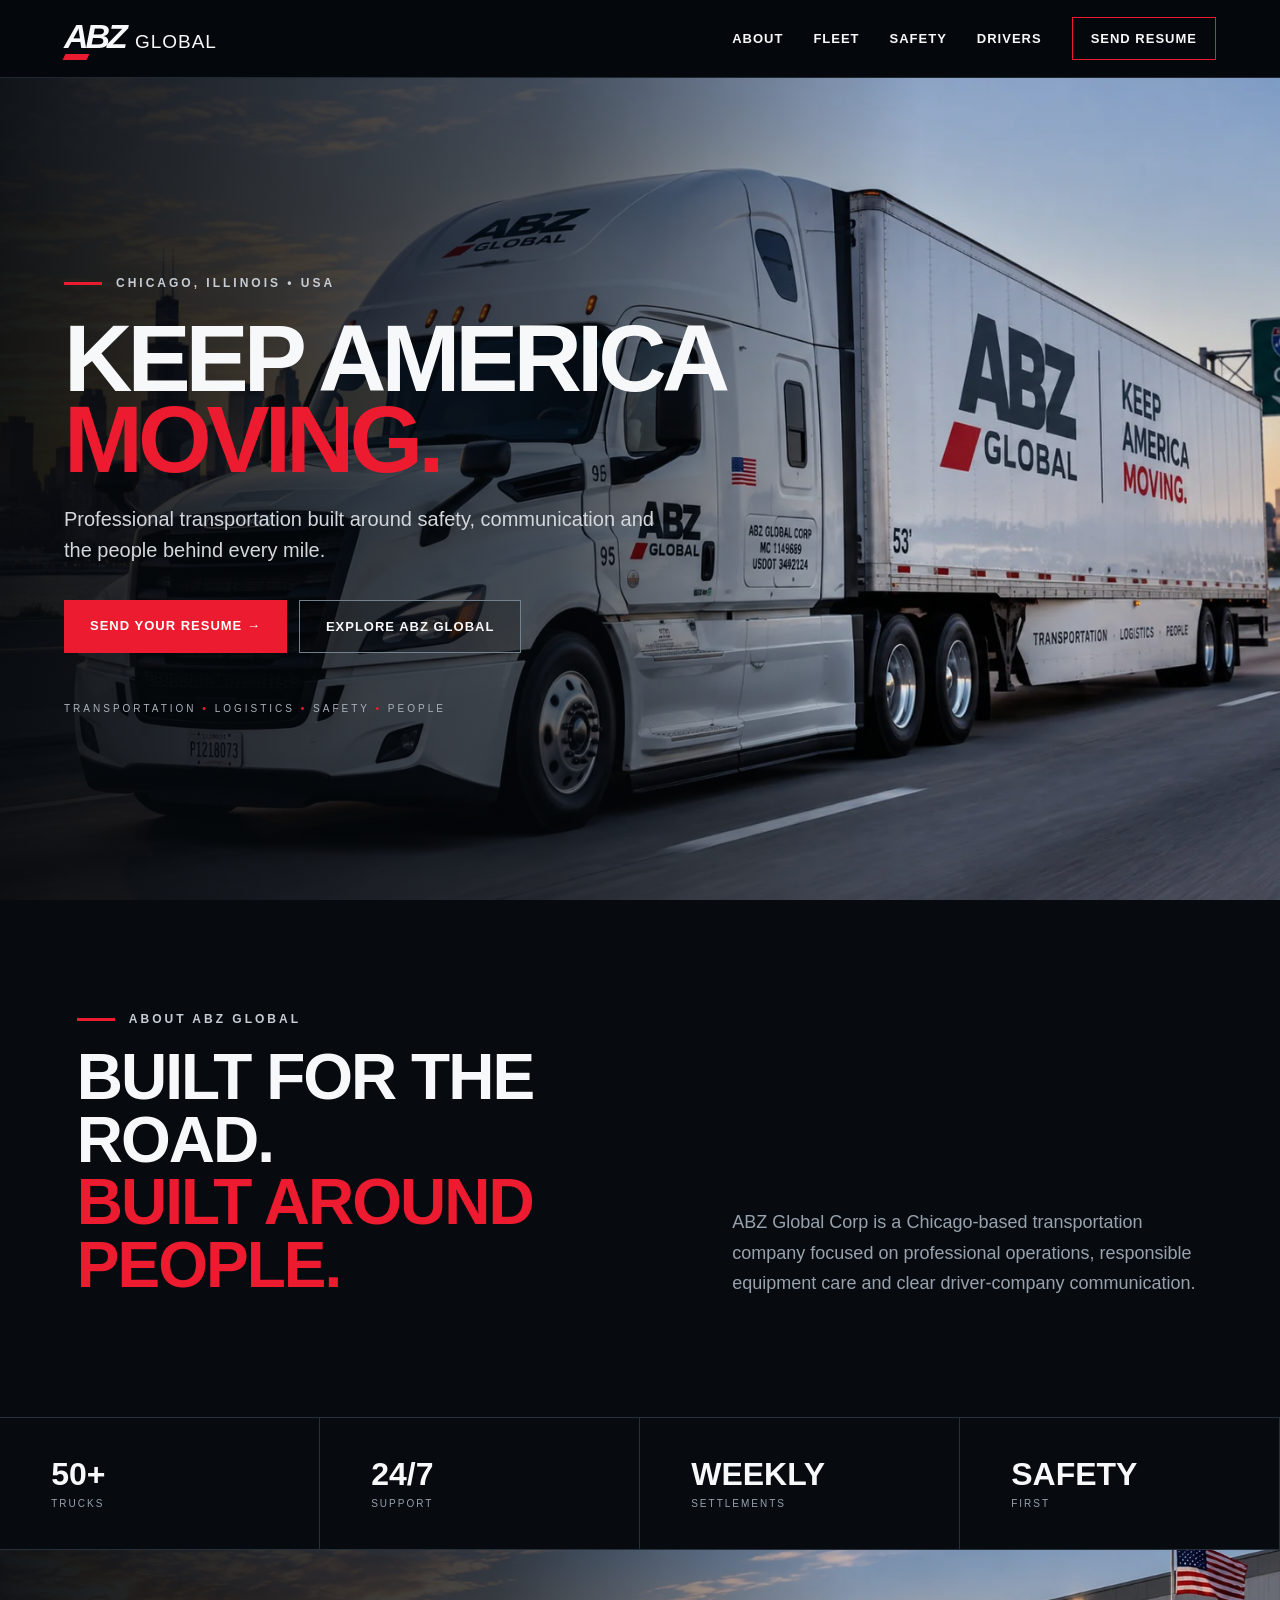
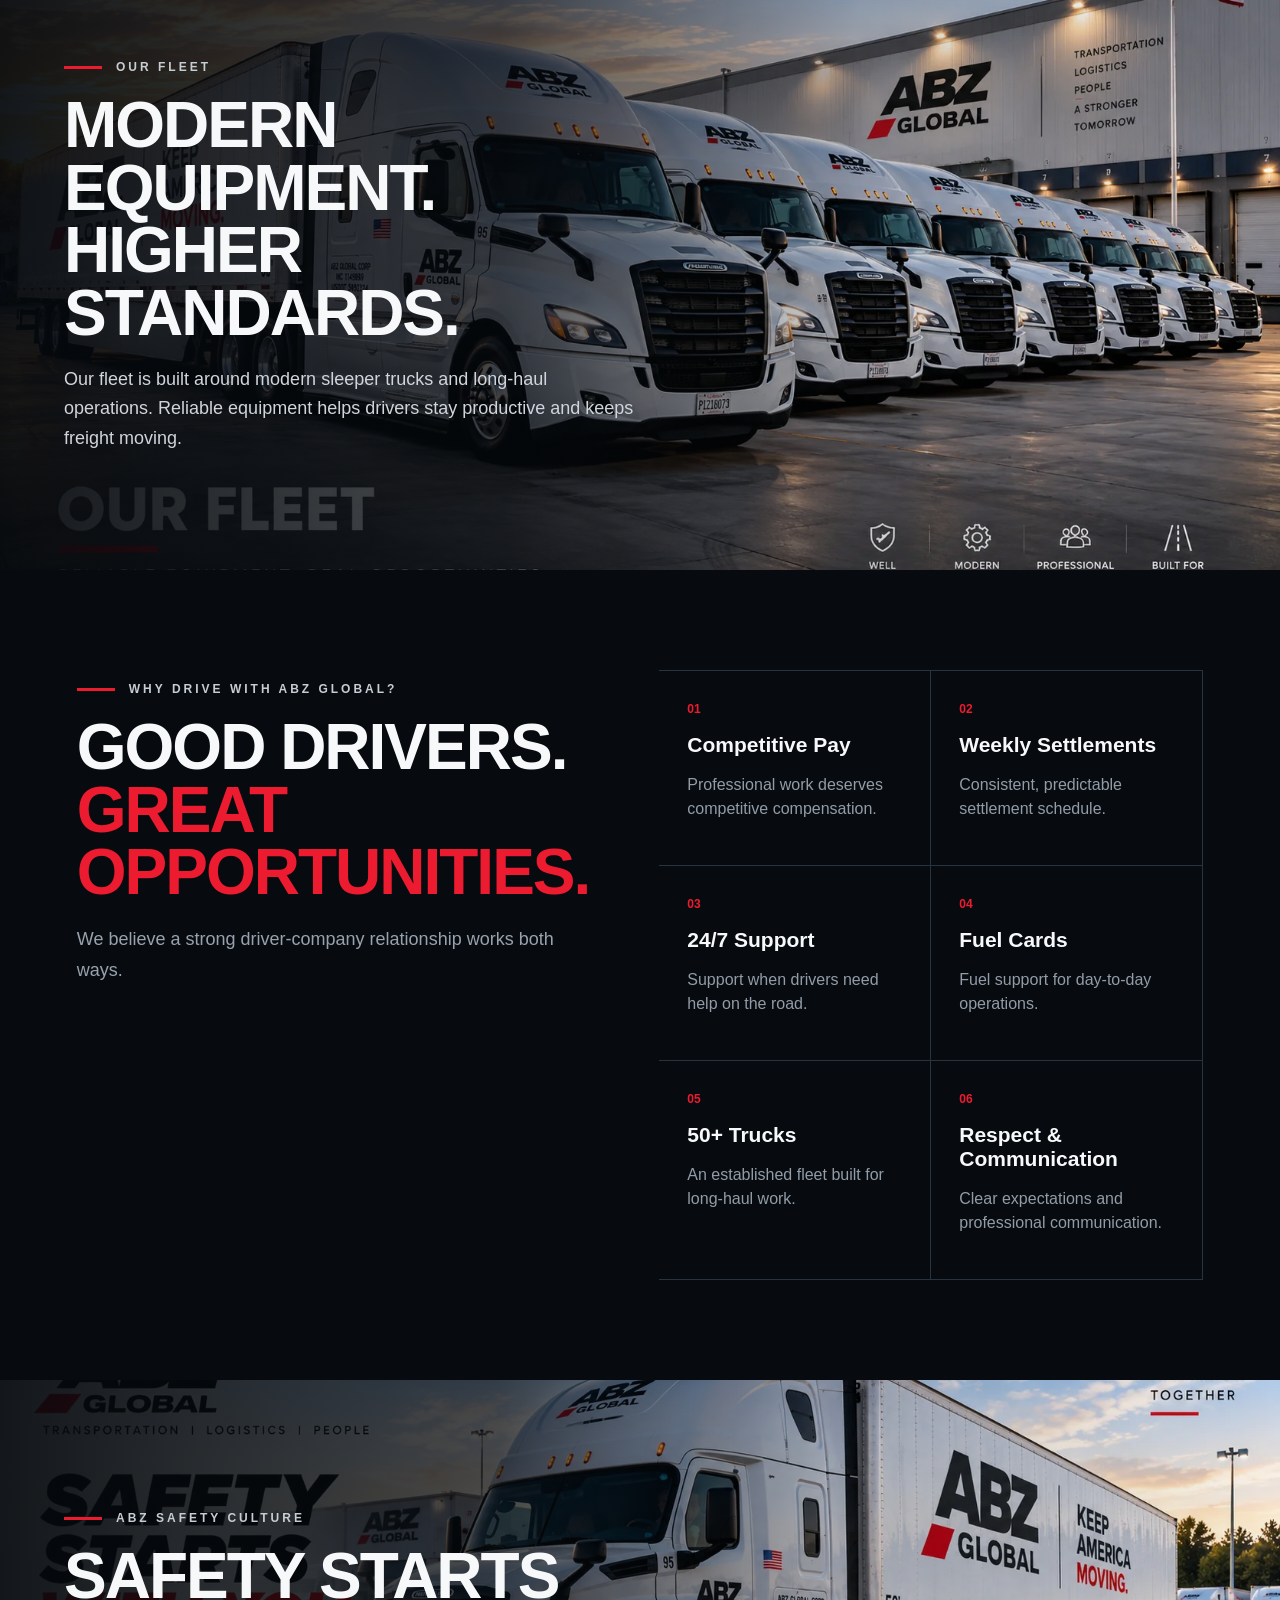
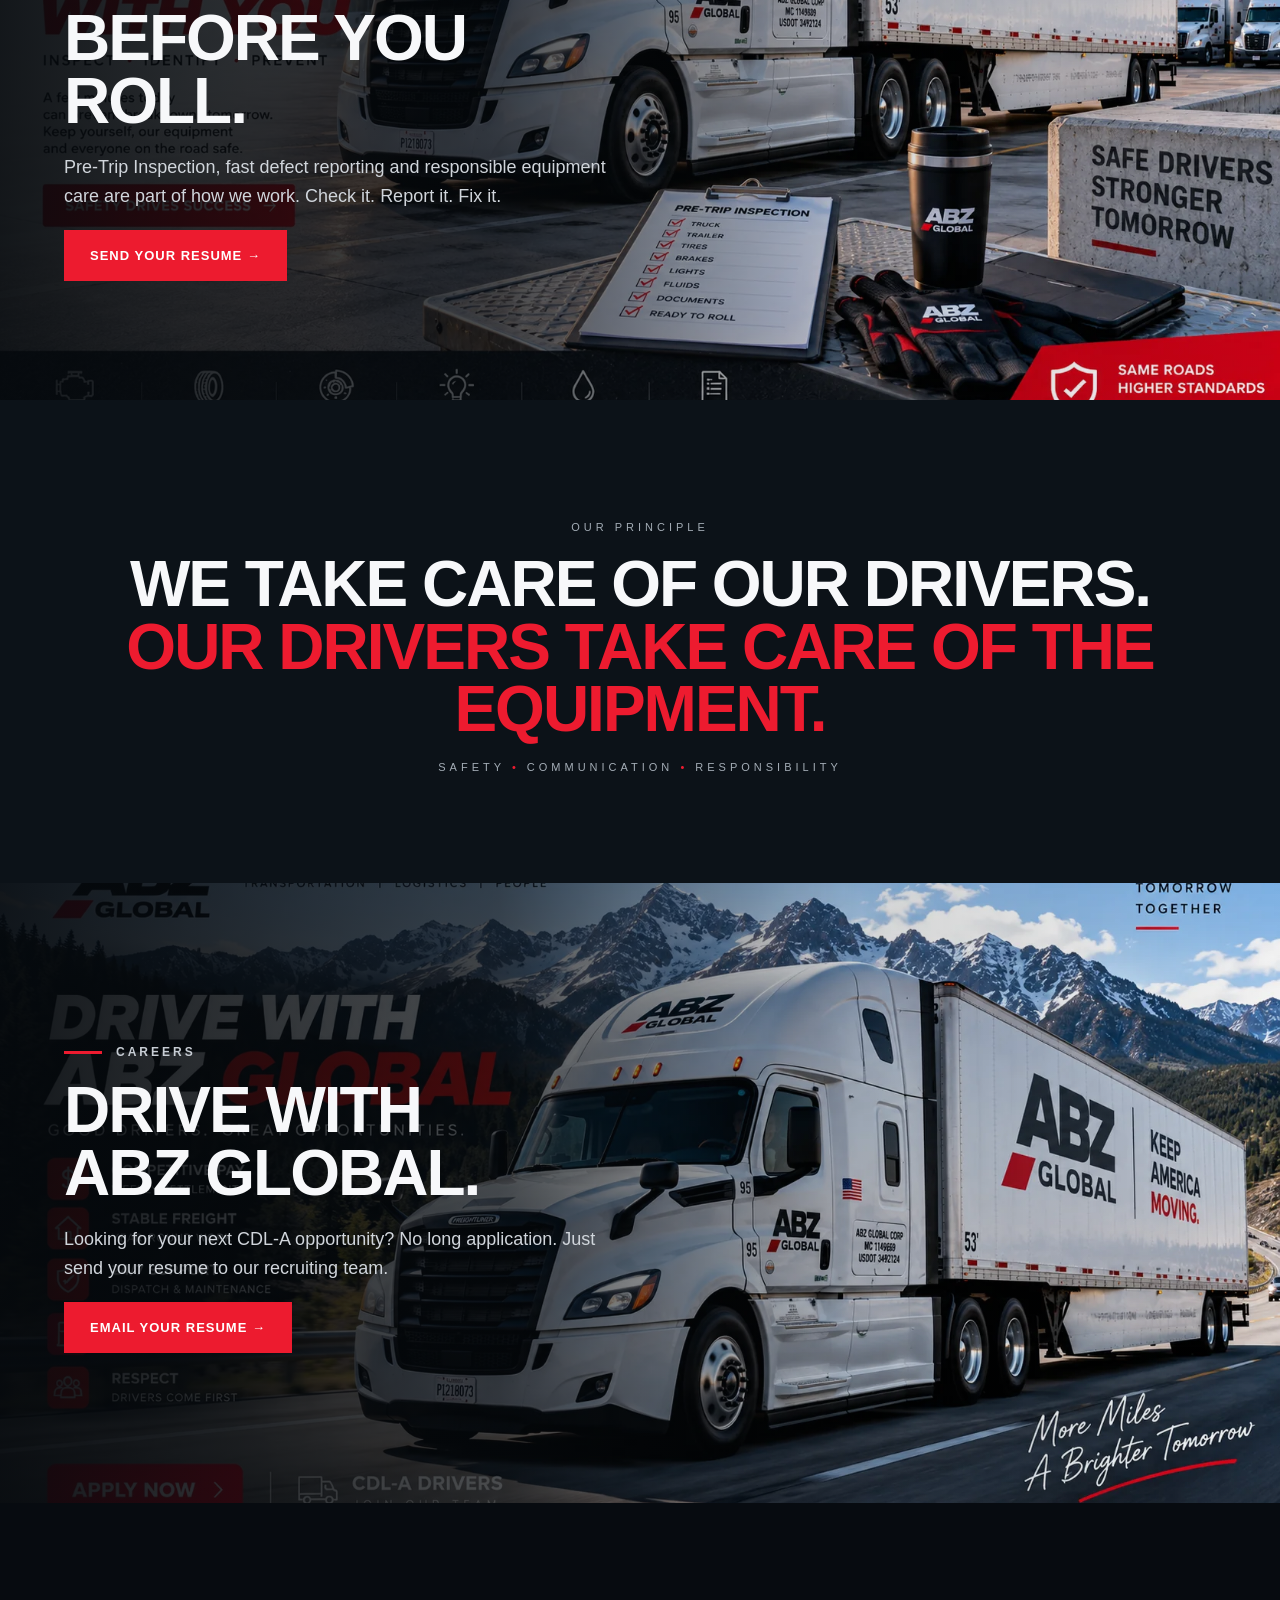
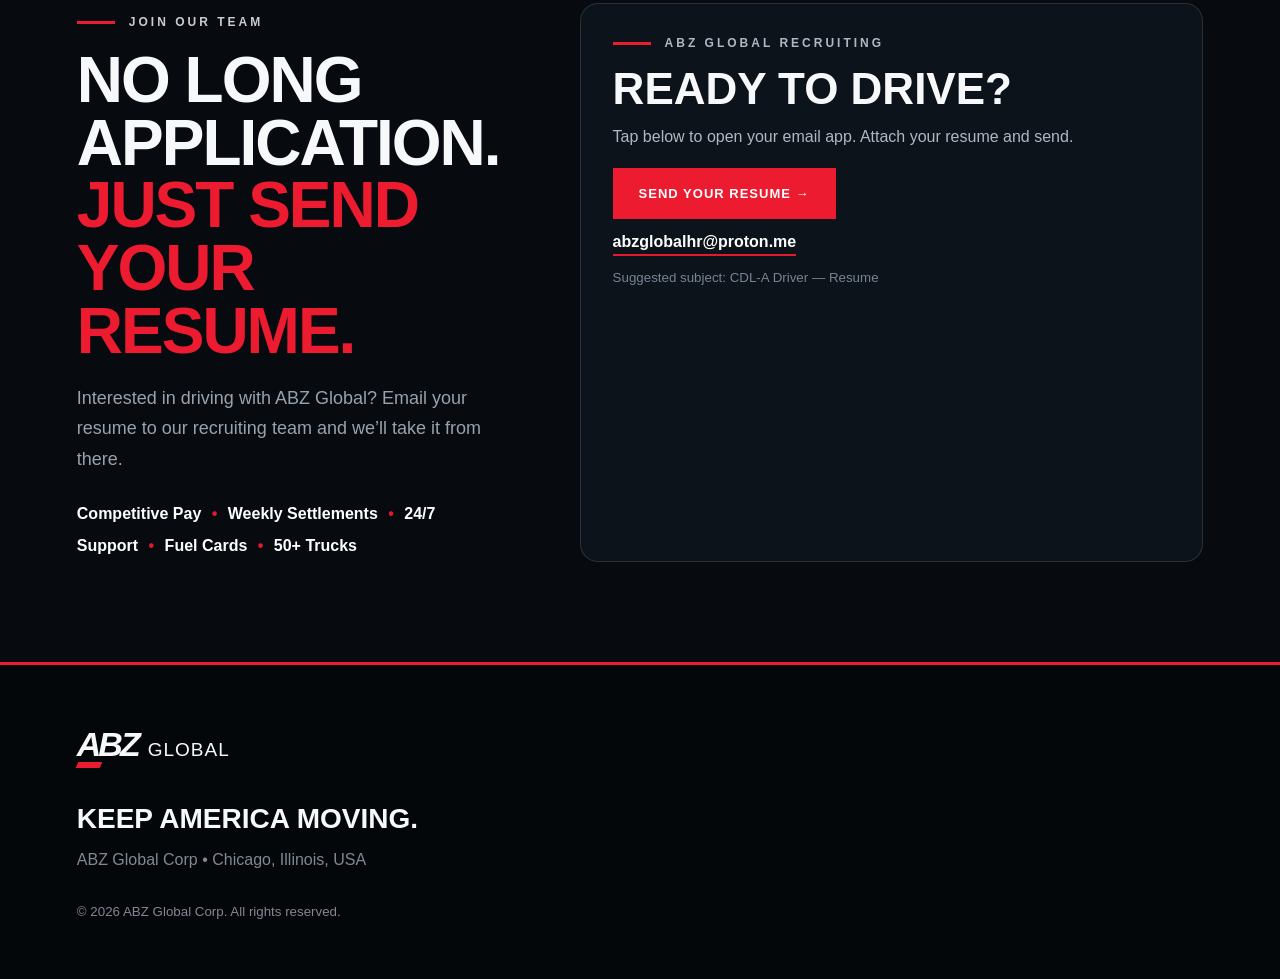
==== commit 5f887a4a: "Update index.html" ====
--- a/index.html
+++ b/index.html
@@ -5,8 +5,8 @@
 <section class="stats"><div><strong>50+</strong><span>TRUCKS</span></div><div><strong>24/7</strong><span>SUPPORT</span></div><div><strong>WEEKLY</strong><span>SETTLEMENTS</span></div><div><strong>SAFETY</strong><span>FIRST</span></div></section>
 <section id="fleet" class="photoSection fleet"><div class="photoCopy"><p class="eyebrow">OUR FLEET</p><h2>MODERN EQUIPMENT.<br>HIGHER STANDARDS.</h2><p>Our fleet is built around modern sleeper trucks and long-haul operations. Reliable equipment helps drivers stay productive and keeps freight moving.</p></div></section>
 <section id="drivers" class="section drivers"><div><p class="eyebrow">WHY DRIVE WITH ABZ GLOBAL?</p><h2>GOOD DRIVERS.<br><span>GREAT OPPORTUNITIES.</span></h2><p class="muted">We believe a strong driver-company relationship works both ways.</p></div><div class="benefits"><article><b>01</b><h3>Competitive Pay</h3><p>Professional work deserves competitive compensation.</p></article><article><b>02</b><h3>Weekly Settlements</h3><p>Consistent, predictable settlement schedule.</p></article><article><b>03</b><h3>24/7 Support</h3><p>Support when drivers need help on the road.</p></article><article><b>04</b><h3>Fuel Cards</h3><p>Fuel support for day-to-day operations.</p></article><article><b>05</b><h3>50+ Trucks</h3><p>An established fleet built for long-haul work.</p></article><article><b>06</b><h3>Respect & Communication</h3><p>Clear expectations and professional communication.</p></article></div></section>
-<section id="safety" class="photoSection safety"><div class="photoCopy"><p class="eyebrow">ABZ SAFETY CULTURE</p><h2>SAFETY STARTS<br>BEFORE YOU ROLL.</h2><p>Pre-Trip Inspection, fast defect reporting and responsible equipment care are part of how we work. Check it. Report it. Fix it.</p><a href="mailto:abzglobal@proton.me?subject=CDL-A%20Driver%20%E2%80%94%20Resume&body=Hello%20ABZ%20Global%20Recruiting%2C%0A%0AI%27m%20interested%20in%20a%20CDL-A%20driver%20position.%20My%20resume%20is%20attached.%0A%0AThank%20you." class="btn red">SEND YOUR RESUME →</a></div></section>
+<section id="safety" class="photoSection safety"><div class="photoCopy"><p class="eyebrow">ABZ SAFETY CULTURE</p><h2>SAFETY STARTS<br>BEFORE YOU ROLL.</h2><p>Pre-Trip Inspection, fast defect reporting and responsible equipment care are part of how we work. Check it. Report it. Fix it.</p><a href="mailto:abzglobalhr@proton.me?subject=CDL-A%20Driver%20%E2%80%94%20Resume&body=Hello%20ABZ%20Global%20Recruiting%2C%0A%0AI%27m%20interested%20in%20a%20CDL-A%20driver%20position.%20My%20resume%20is%20attached.%0A%0AThank%20you." class="btn red">SEND YOUR RESUME →</a></div></section>
 <section class="principle"><p>OUR PRINCIPLE</p><h2>WE TAKE CARE OF OUR DRIVERS.<br><span>OUR DRIVERS TAKE CARE OF THE EQUIPMENT.</span></h2><div>SAFETY <i>•</i> COMMUNICATION <i>•</i> RESPONSIBILITY</div></section>
-<section class="photoSection careers"><div class="photoCopy"><p class="eyebrow">CAREERS</p><h2>DRIVE WITH<br>ABZ GLOBAL.</h2><p>Looking for your next CDL-A opportunity? No long application. Just send your resume to our recruiting team.</p><a href="mailto:abzglobal@proton.me?subject=CDL-A%20Driver%20%E2%80%94%20Resume&body=Hello%20ABZ%20Global%20Recruiting%2C%0A%0AI%27m%20interested%20in%20a%20CDL-A%20driver%20position.%20My%20resume%20is%20attached.%0A%0AThank%20you." class="btn red">EMAIL YOUR RESUME →</a></div></section>
-<section id="apply" class="section apply"><div><p class="eyebrow">JOIN OUR TEAM</p><h2>NO LONG APPLICATION.<br><span>JUST SEND YOUR RESUME.</span></h2><p class="muted">Interested in driving with ABZ Global? Email your resume to our recruiting team and we’ll take it from there.</p><div class="resumeBenefits">Competitive Pay <i>•</i> Weekly Settlements <i>•</i> 24/7 Support <i>•</i> Fuel Cards <i>•</i> 50+ Trucks</div></div><div class="resumeCard"><p class="eyebrow">ABZ GLOBAL RECRUITING</p><h3>READY TO DRIVE?</h3><p>Tap below to open your email app. Attach your resume and send.</p><a class="btn red resumeBtn" href="mailto:abzglobal@proton.me?subject=CDL-A%20Driver%20%E2%80%94%20Resume&body=Hello%20ABZ%20Global%20Recruiting%2C%0A%0AI%27m%20interested%20in%20a%20CDL-A%20driver%20position.%20My%20resume%20is%20attached.%0A%0AThank%20you.">SEND YOUR RESUME →</a><a class="emailLink" href="mailto:abzglobal@proton.me">abzglobal@proton.me</a><small>Suggested subject: CDL-A Driver — Resume</small></div></section>
+<section class="photoSection careers"><div class="photoCopy"><p class="eyebrow">CAREERS</p><h2>DRIVE WITH<br>ABZ GLOBAL.</h2><p>Looking for your next CDL-A opportunity? No long application. Just send your resume to our recruiting team.</p><a href="mailto:abzglobalhr@proton.me?subject=CDL-A%20Driver%20%E2%80%94%20Resume&body=Hello%20ABZ%20Global%20Recruiting%2C%0A%0AI%27m%20interested%20in%20a%20CDL-A%20driver%20position.%20My%20resume%20is%20attached.%0A%0AThank%20you." class="btn red">EMAIL YOUR RESUME →</a></div></section>
+<section id="apply" class="section apply"><div><p class="eyebrow">JOIN OUR TEAM</p><h2>NO LONG APPLICATION.<br><span>JUST SEND YOUR RESUME.</span></h2><p class="muted">Interested in driving with ABZ Global? Email your resume to our recruiting team and we’ll take it from there.</p><div class="resumeBenefits">Competitive Pay <i>•</i> Weekly Settlements <i>•</i> 24/7 Support <i>•</i> Fuel Cards <i>•</i> 50+ Trucks</div></div><div class="resumeCard"><p class="eyebrow">ABZ GLOBAL RECRUITING</p><h3>READY TO DRIVE?</h3><p>Tap below to open your email app. Attach your resume and send.</p><a class="btn red resumeBtn" href="mailto:abzglobalhr@proton.me?subject=CDL-A%20Driver%20%E2%80%94%20Resume&body=Hello%20ABZ%20Global%20Recruiting%2C%0A%0AI%27m%20interested%20in%20a%20CDL-A%20driver%20position.%20My%20resume%20is%20attached.%0A%0AThank%20you.">SEND YOUR RESUME →</a><a class="emailLink" href="mailto:abzglobalhr@proton.me">abzglobalhr@proton.me</a><small>Suggested subject: CDL-A Driver — Resume</small></div></section>
 </main><footer><a class="logo" href="#home"><b>ABZ</b><span>GLOBAL</span></a><h3>KEEP AMERICA MOVING.</h3><p>ABZ Global Corp • Chicago, Illinois, USA</p><small>© <span id="year"></span> ABZ Global Corp. All rights reserved.</small></footer><script src="script.js"></script></body></html>
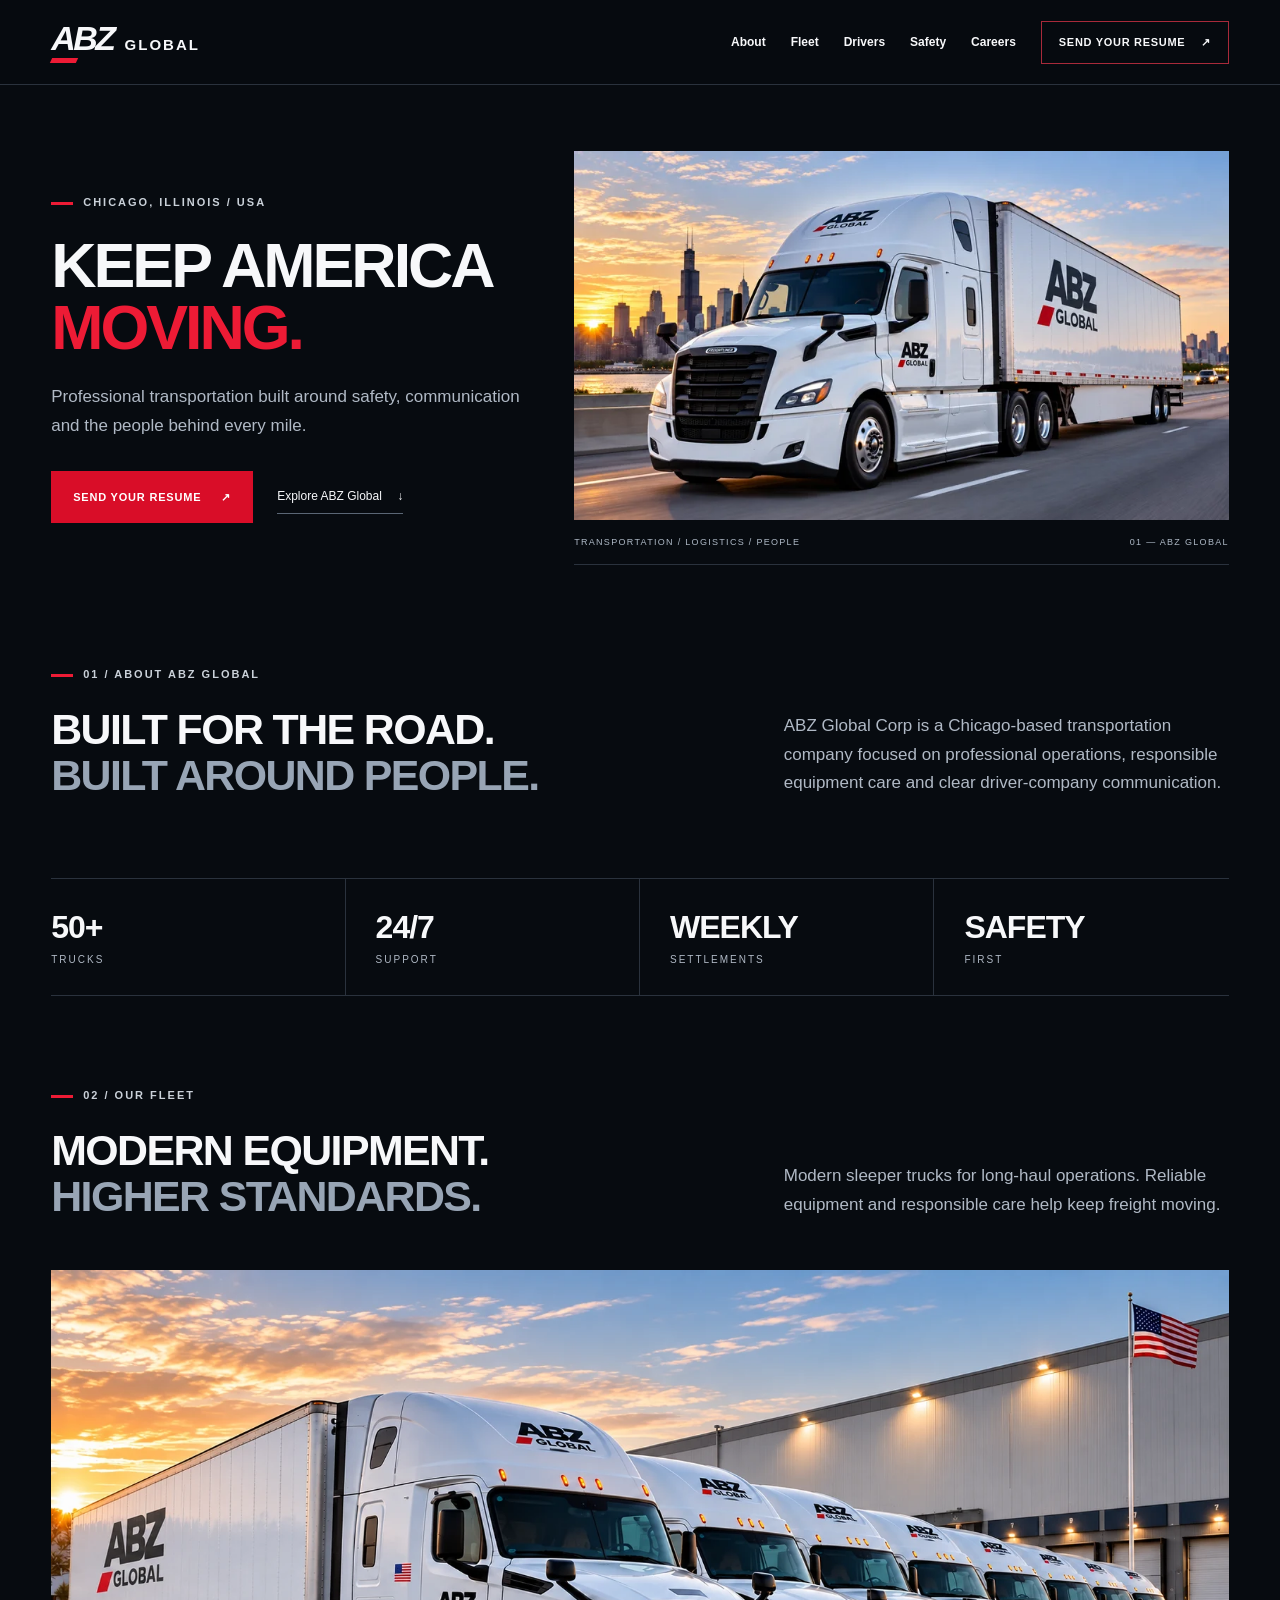
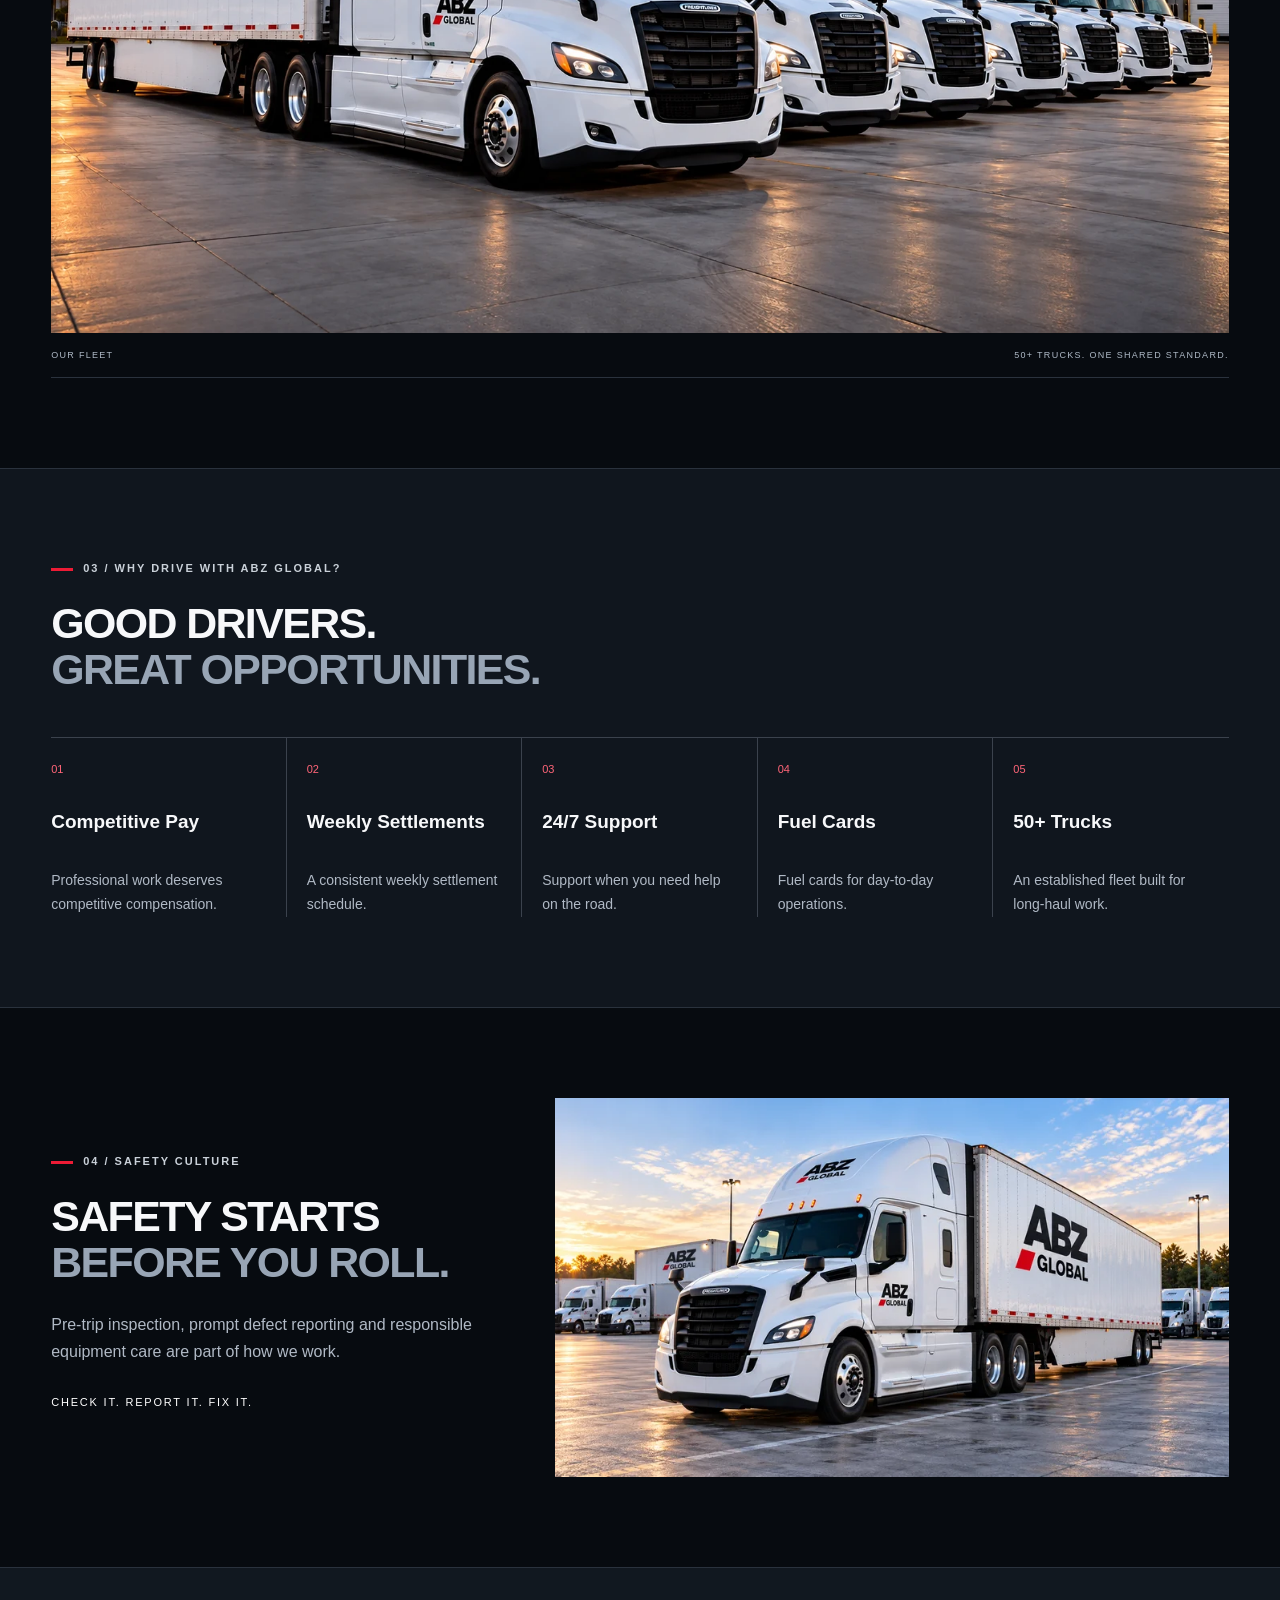
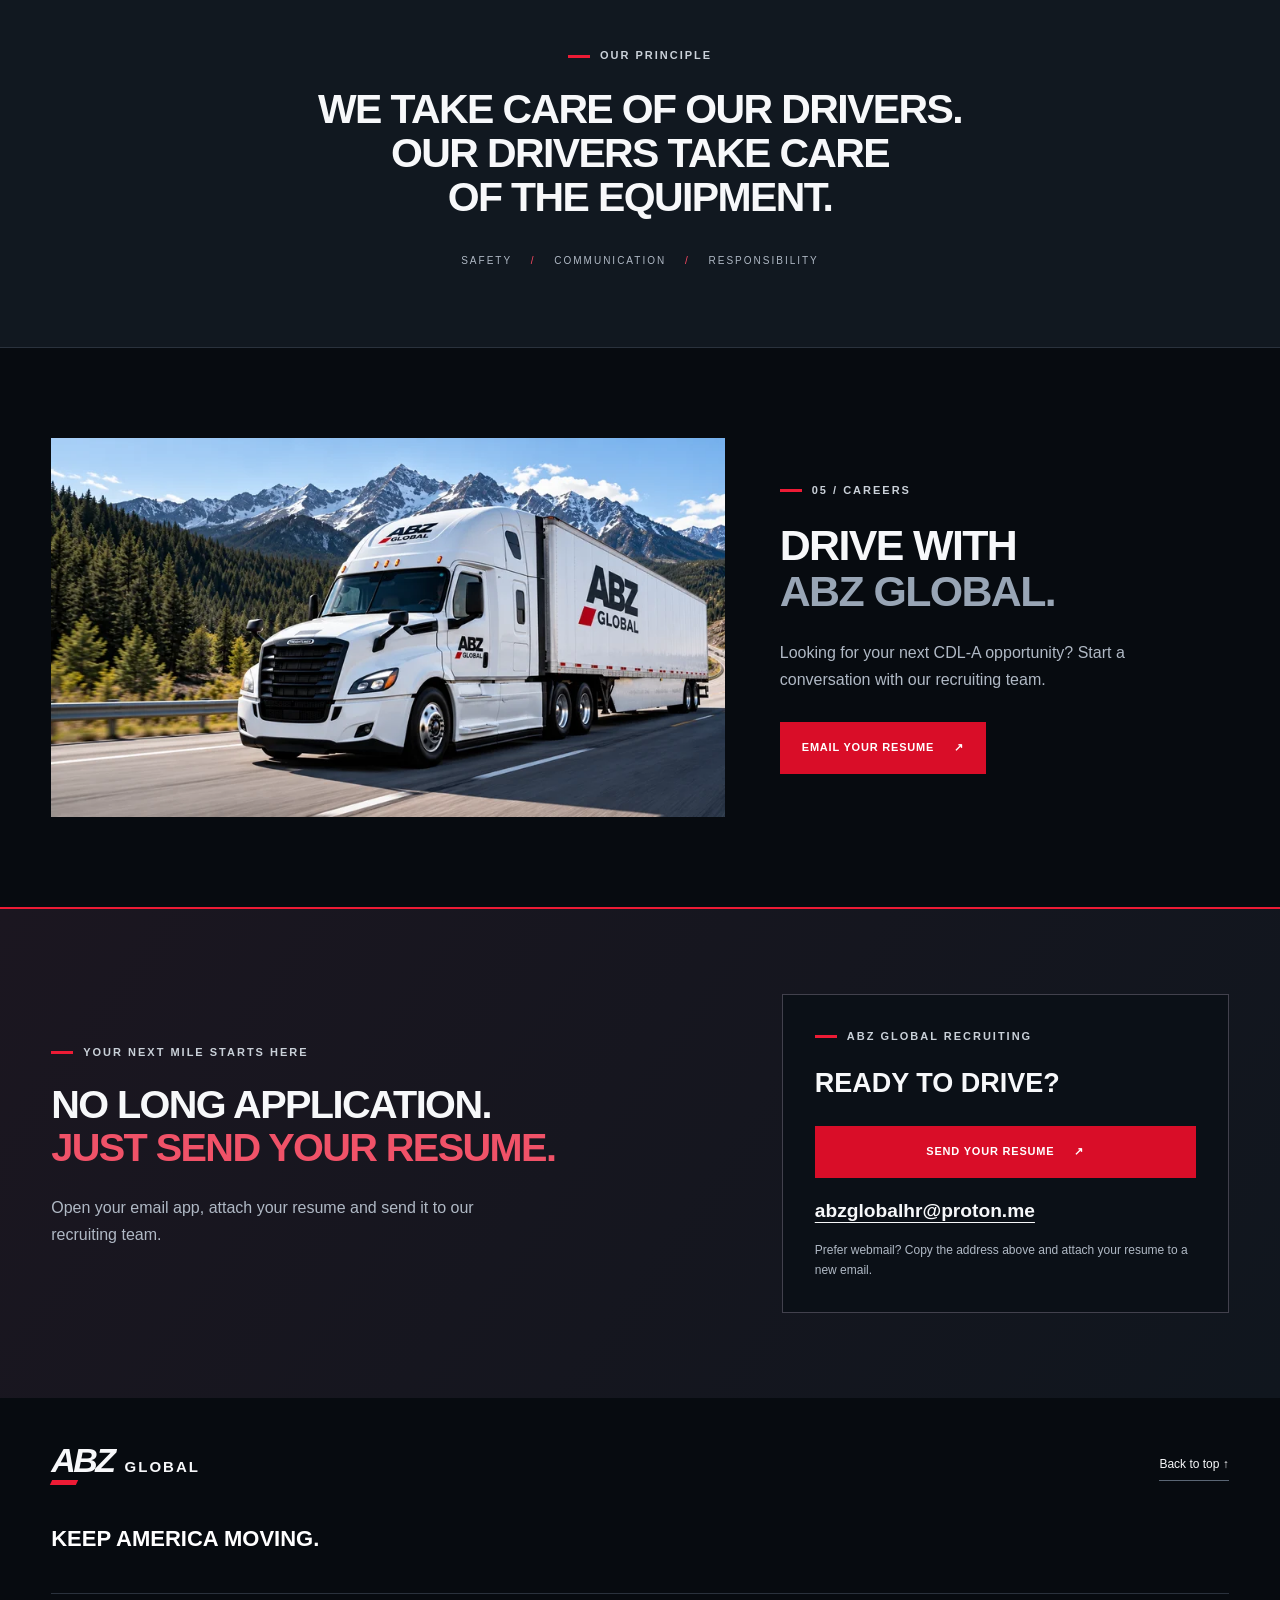
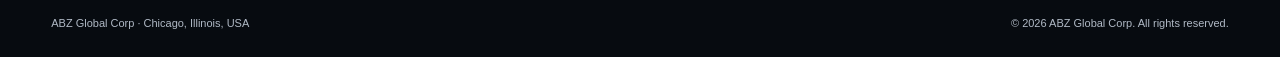
==== commit 8c65f553: "Add files via upload" ====
--- a/index.html
+++ b/index.html
@@ -1,12 +1,76 @@
-<!doctype html><html lang="en"><head><meta charset="utf-8"><meta name="viewport" content="width=device-width,initial-scale=1"><meta name="theme-color" content="#070b10"><meta name="description" content="ABZ Global Corp — Chicago transportation company. 50+ trucks, safety-first operations and CDL-A driver opportunities."><title>ABZ Global | Keep America Moving</title><link rel="stylesheet" href="styles.css"></head><body>
-<header><a class="logo" href="#home"><b>ABZ</b><span>GLOBAL</span></a><button class="menu" aria-label="Menu">☰</button><nav><a href="#about">About</a><a href="#fleet">Fleet</a><a href="#safety">Safety</a><a href="#drivers">Drivers</a><a href="#apply" class="navcta">Send Resume</a></nav></header>
-<main><section id="home" class="hero"><div class="shade"></div><div class="heroCopy"><p class="kicker">CHICAGO, ILLINOIS • USA</p><h1>KEEP AMERICA<br><em>MOVING.</em></h1><p class="lead">Professional transportation built around safety, communication and the people behind every mile.</p><div class="buttons"><a href="#apply" class="btn red">SEND YOUR RESUME →</a><a href="#about" class="btn glass">EXPLORE ABZ GLOBAL</a></div><div class="tags">TRANSPORTATION <i>•</i> LOGISTICS <i>•</i> SAFETY <i>•</i> PEOPLE</div></div></section>
-<section id="about" class="section intro"><div><p class="eyebrow">ABOUT ABZ GLOBAL</p><h2>BUILT FOR THE ROAD.<br><span>BUILT AROUND PEOPLE.</span></h2></div><p>ABZ Global Corp is a Chicago-based transportation company focused on professional operations, responsible equipment care and clear driver-company communication.</p></section>
-<section class="stats"><div><strong>50+</strong><span>TRUCKS</span></div><div><strong>24/7</strong><span>SUPPORT</span></div><div><strong>WEEKLY</strong><span>SETTLEMENTS</span></div><div><strong>SAFETY</strong><span>FIRST</span></div></section>
-<section id="fleet" class="photoSection fleet"><div class="photoCopy"><p class="eyebrow">OUR FLEET</p><h2>MODERN EQUIPMENT.<br>HIGHER STANDARDS.</h2><p>Our fleet is built around modern sleeper trucks and long-haul operations. Reliable equipment helps drivers stay productive and keeps freight moving.</p></div></section>
-<section id="drivers" class="section drivers"><div><p class="eyebrow">WHY DRIVE WITH ABZ GLOBAL?</p><h2>GOOD DRIVERS.<br><span>GREAT OPPORTUNITIES.</span></h2><p class="muted">We believe a strong driver-company relationship works both ways.</p></div><div class="benefits"><article><b>01</b><h3>Competitive Pay</h3><p>Professional work deserves competitive compensation.</p></article><article><b>02</b><h3>Weekly Settlements</h3><p>Consistent, predictable settlement schedule.</p></article><article><b>03</b><h3>24/7 Support</h3><p>Support when drivers need help on the road.</p></article><article><b>04</b><h3>Fuel Cards</h3><p>Fuel support for day-to-day operations.</p></article><article><b>05</b><h3>50+ Trucks</h3><p>An established fleet built for long-haul work.</p></article><article><b>06</b><h3>Respect & Communication</h3><p>Clear expectations and professional communication.</p></article></div></section>
-<section id="safety" class="photoSection safety"><div class="photoCopy"><p class="eyebrow">ABZ SAFETY CULTURE</p><h2>SAFETY STARTS<br>BEFORE YOU ROLL.</h2><p>Pre-Trip Inspection, fast defect reporting and responsible equipment care are part of how we work. Check it. Report it. Fix it.</p><a href="mailto:abzglobalhr@proton.me?subject=CDL-A%20Driver%20%E2%80%94%20Resume&body=Hello%20ABZ%20Global%20Recruiting%2C%0A%0AI%27m%20interested%20in%20a%20CDL-A%20driver%20position.%20My%20resume%20is%20attached.%0A%0AThank%20you." class="btn red">SEND YOUR RESUME →</a></div></section>
-<section class="principle"><p>OUR PRINCIPLE</p><h2>WE TAKE CARE OF OUR DRIVERS.<br><span>OUR DRIVERS TAKE CARE OF THE EQUIPMENT.</span></h2><div>SAFETY <i>•</i> COMMUNICATION <i>•</i> RESPONSIBILITY</div></section>
-<section class="photoSection careers"><div class="photoCopy"><p class="eyebrow">CAREERS</p><h2>DRIVE WITH<br>ABZ GLOBAL.</h2><p>Looking for your next CDL-A opportunity? No long application. Just send your resume to our recruiting team.</p><a href="mailto:abzglobalhr@proton.me?subject=CDL-A%20Driver%20%E2%80%94%20Resume&body=Hello%20ABZ%20Global%20Recruiting%2C%0A%0AI%27m%20interested%20in%20a%20CDL-A%20driver%20position.%20My%20resume%20is%20attached.%0A%0AThank%20you." class="btn red">EMAIL YOUR RESUME →</a></div></section>
-<section id="apply" class="section apply"><div><p class="eyebrow">JOIN OUR TEAM</p><h2>NO LONG APPLICATION.<br><span>JUST SEND YOUR RESUME.</span></h2><p class="muted">Interested in driving with ABZ Global? Email your resume to our recruiting team and we’ll take it from there.</p><div class="resumeBenefits">Competitive Pay <i>•</i> Weekly Settlements <i>•</i> 24/7 Support <i>•</i> Fuel Cards <i>•</i> 50+ Trucks</div></div><div class="resumeCard"><p class="eyebrow">ABZ GLOBAL RECRUITING</p><h3>READY TO DRIVE?</h3><p>Tap below to open your email app. Attach your resume and send.</p><a class="btn red resumeBtn" href="mailto:abzglobalhr@proton.me?subject=CDL-A%20Driver%20%E2%80%94%20Resume&body=Hello%20ABZ%20Global%20Recruiting%2C%0A%0AI%27m%20interested%20in%20a%20CDL-A%20driver%20position.%20My%20resume%20is%20attached.%0A%0AThank%20you.">SEND YOUR RESUME →</a><a class="emailLink" href="mailto:abzglobalhr@proton.me">abzglobalhr@proton.me</a><small>Suggested subject: CDL-A Driver — Resume</small></div></section>
-</main><footer><a class="logo" href="#home"><b>ABZ</b><span>GLOBAL</span></a><h3>KEEP AMERICA MOVING.</h3><p>ABZ Global Corp • Chicago, Illinois, USA</p><small>© <span id="year"></span> ABZ Global Corp. All rights reserved.</small></footer><script src="script.js"></script></body></html>
+<!doctype html>
+<html lang="en">
+<head>
+  <meta charset="utf-8">
+  <meta name="viewport" content="width=device-width, initial-scale=1">
+  <meta name="theme-color" content="#070b10">
+  <meta name="description" content="ABZ Global Corp — Chicago-based transportation, 50+ trucks, and CDL-A driver opportunities. Competitive Pay, Weekly Settlements, 24/7 Support and Fuel Cards. Email your resume.">
+  <meta property="og:type" content="website">
+  <meta property="og:title" content="ABZ Global | Keep America Moving">
+  <meta property="og:description" content="Professional transportation. CDL-A opportunities. No long application — just email your resume.">
+  <title>ABZ Global | CDL-A Driver Opportunities | Keep America Moving</title>
+  <link rel="icon" href="favicon.svg" type="image/svg+xml">
+  <link rel="stylesheet" href="styles.css">
+  <script src="script.js" defer></script>
+</head>
+<body>
+<a class="skip" href="#main">Skip to content</a>
+<header class="site-header">
+  <div class="nav-wrap container">
+    <a class="logo" href="#home" aria-label="ABZ Global home"><b>ABZ</b><span>GLOBAL</span></a>
+    <button class="menu-toggle" type="button" aria-controls="main-nav" aria-expanded="false" aria-label="Open navigation" hidden><span aria-hidden="true">☰</span></button>
+    <nav id="main-nav" aria-label="Main navigation">
+      <a href="#about">About</a><a href="#fleet">Fleet</a><a href="#drivers">Drivers</a><a href="#safety">Safety</a><a href="#careers">Careers</a>
+      <a class="nav-cta" href="mailto:abzglobalhr@proton.me?subject=CDL-A%20Driver%20%E2%80%94%20Resume">SEND YOUR RESUME <span aria-hidden="true">↗</span></a>
+    </nav>
+  </div>
+</header>
+<main id="main">
+  <section id="home" class="hero container">
+    <div class="hero-copy">
+      <p class="eyebrow">CHICAGO, ILLINOIS / USA</p>
+      <h1>KEEP AMERICA<br><em>MOVING.</em></h1>
+      <p class="lead">Professional transportation built around safety, communication and the people behind every mile.</p>
+      <div class="actions"><a class="btn primary" href="mailto:abzglobalhr@proton.me?subject=CDL-A%20Driver%20%E2%80%94%20Resume">SEND YOUR RESUME <span aria-hidden="true">↗</span></a><a class="text-link" href="#about">Explore ABZ Global <span aria-hidden="true">↓</span></a></div>
+    </div>
+    <figure class="hero-photo"><img src="hero.webp" srcset="hero-small.webp 840w, hero.webp 1672w" sizes="(max-width: 1000px) 100vw, 60vw" width="1672" height="941" alt="White ABZ Global Freightliner sleeper truck with a trailer against the Chicago skyline" fetchpriority="high"><figcaption><span>TRANSPORTATION / LOGISTICS / PEOPLE</span><span aria-hidden="true">01 — ABZ GLOBAL</span></figcaption></figure>
+  </section>
+  <section id="about" class="section container intro">
+    <div><p class="eyebrow">01 / ABOUT ABZ GLOBAL</p><h2>BUILT FOR THE ROAD.<br><span>BUILT AROUND PEOPLE.</span></h2></div>
+    <p>ABZ Global Corp is a Chicago-based transportation company focused on professional operations, responsible equipment care and clear driver-company communication.</p>
+  </section>
+  <section class="stats container" aria-label="ABZ at a glance">
+    <div><strong>50+</strong><span>TRUCKS</span></div><div><strong>24/7</strong><span>SUPPORT</span></div><div><strong>WEEKLY</strong><span>SETTLEMENTS</span></div><div><strong>SAFETY</strong><span>FIRST</span></div>
+  </section>
+  <section id="fleet" class="section container">
+    <div class="section-head"><div><p class="eyebrow">02 / OUR FLEET</p><h2>MODERN EQUIPMENT.<br><span>HIGHER STANDARDS.</span></h2></div><p>Modern sleeper trucks for long-haul operations. Reliable equipment and responsible care help keep freight moving.</p></div>
+    <figure class="wide-photo"><img src="fleet.webp" srcset="fleet-small.webp 840w, fleet.webp 1672w" sizes="(max-width: 1440px) 92vw, 1320px" width="1672" height="941" loading="lazy" decoding="async" alt="A lineup of white ABZ Global Freightliner sleeper trucks outside a warehouse"><figcaption><span>OUR FLEET</span><span>50+ TRUCKS. ONE SHARED STANDARD.</span></figcaption></figure>
+  </section>
+  <section id="drivers" class="section drivers-section">
+    <div class="container"><p class="eyebrow">03 / WHY DRIVE WITH ABZ GLOBAL?</p><h2>GOOD DRIVERS.<br><span>GREAT OPPORTUNITIES.</span></h2>
+      <div class="benefits">
+        <article><span class="number">01</span><h3>Competitive Pay</h3><p>Professional work deserves competitive compensation.</p></article>
+        <article><span class="number">02</span><h3>Weekly Settlements</h3><p>A consistent weekly settlement schedule.</p></article>
+        <article><span class="number">03</span><h3>24/7 Support</h3><p>Support when you need help on the road.</p></article>
+        <article><span class="number">04</span><h3>Fuel Cards</h3><p>Fuel cards for day-to-day operations.</p></article>
+        <article><span class="number">05</span><h3>50+ Trucks</h3><p>An established fleet built for long-haul work.</p></article>
+      </div>
+    </div>
+  </section>
+  <section id="safety" class="section container split-section">
+    <div class="section-copy"><p class="eyebrow">04 / SAFETY CULTURE</p><h2>SAFETY STARTS<br><span>BEFORE YOU ROLL.</span></h2><p>Pre-trip inspection, prompt defect reporting and responsible equipment care are part of how we work.</p><p class="short-line">CHECK IT. REPORT IT. FIX IT.</p></div>
+    <figure><img src="safety.webp" srcset="safety-small.webp 840w, safety.webp 1672w" sizes="(max-width: 1000px) 92vw, 56vw" width="1672" height="941" loading="lazy" decoding="async" alt="ABZ Global Freightliner sleeper truck parked in a truck yard"></figure>
+  </section>
+  <section class="principle"><div class="container"><p class="eyebrow">OUR PRINCIPLE</p><h2>WE TAKE CARE OF OUR DRIVERS.<br><span>OUR DRIVERS TAKE CARE<br class="desktop-break"> OF THE EQUIPMENT.</span></h2><p class="values">SAFETY <span> / </span> COMMUNICATION <span> / </span> RESPONSIBILITY</p></div></section>
+  <section id="careers" class="section container split-section careers">
+    <figure><img src="careers.webp" srcset="careers-small.webp 840w, careers.webp 1672w" sizes="(max-width: 1000px) 92vw, 56vw" width="1672" height="941" loading="lazy" decoding="async" alt="ABZ Global Freightliner sleeper truck and trailer on a mountain highway"></figure>
+    <div class="section-copy"><p class="eyebrow">05 / CAREERS</p><h2>DRIVE WITH<br><span>ABZ GLOBAL.</span></h2><p>Looking for your next CDL-A opportunity? Start a conversation with our recruiting team.</p><a class="btn primary" href="mailto:abzglobalhr@proton.me?subject=CDL-A%20Driver%20%E2%80%94%20Resume">EMAIL YOUR RESUME <span aria-hidden="true">↗</span></a></div>
+  </section>
+  <section id="apply" class="apply"><div class="container apply-grid">
+    <div><p class="eyebrow">YOUR NEXT MILE STARTS HERE</p><h2>NO LONG APPLICATION.<br><span>JUST SEND YOUR RESUME.</span></h2><p>Open your email app, attach your resume and send it to our recruiting team.</p></div>
+    <div class="resume-card"><p class="eyebrow">ABZ GLOBAL RECRUITING</p><h3>READY TO DRIVE?</h3><a class="btn primary" href="mailto:abzglobalhr@proton.me?subject=CDL-A%20Driver%20%E2%80%94%20Resume">SEND YOUR RESUME <span aria-hidden="true">↗</span></a><a class="email" href="mailto:abzglobalhr@proton.me">abzglobalhr@proton.me</a><p class="email-help">Prefer webmail? Copy the address above and attach your resume to a new email.</p></div>
+  </div></section>
+</main>
+<footer class="container"><div class="footer-top"><a class="logo" href="#home" aria-label="ABZ Global home"><b>ABZ</b><span>GLOBAL</span></a><a class="text-link" href="#home">Back to top ↑</a></div><p class="footer-slogan">KEEP AMERICA MOVING.</p><div class="footer-bottom"><p>ABZ Global Corp · Chicago, Illinois, USA</p><p>© <span id="year">2026</span> ABZ Global Corp. All rights reserved.</p></div></footer>
+</body>
+</html>
--- a/styles.css
+++ b/styles.css
@@ -1,30 +1,9 @@
-*{box-sizing:border-box}html{scroll-behavior:smooth}body{margin:0;background:#070b10;color:#f7f8fa;font-family:Arial,Helvetica,sans-serif}a{color:inherit;text-decoration:none}header{height:78px;display:flex;align-items:center;justify-content:space-between;padding:0 5vw;background:rgba(5,8,12,.96);position:sticky;top:0;z-index:20;border-bottom:1px solid #202831}.logo{display:flex;align-items:baseline;gap:10px}.logo b{font-size:34px;font-style:italic;letter-spacing:-3px}.logo b:after{content:"";display:block;width:24px;height:6px;background:#ed1b2f;transform:skew(-25deg);margin-top:-2px}.logo span{font-size:19px;letter-spacing:1px}nav{display:flex;gap:30px;align-items:center;font-size:13px;font-weight:700;text-transform:uppercase;letter-spacing:1px}.navcta{padding:13px 18px;border:1px solid #ed1b2f}.menu{display:none;background:none;border:0;color:white;font-size:28px}.hero{min-height:calc(100vh - 78px);background:url('hero.webp') center/cover no-repeat;position:relative;display:flex;align-items:center}.shade{position:absolute;inset:0;background:linear-gradient(90deg,rgba(4,8,12,.93) 0%,rgba(4,8,12,.62) 43%,rgba(4,8,12,.08) 72%)}.heroCopy{position:relative;z-index:2;width:min(680px,90%);margin-left:5vw}.kicker,.eyebrow{font-size:12px;font-weight:800;letter-spacing:3px;color:#c7cdd4}.kicker:before,.eyebrow:before{content:"";display:inline-block;width:38px;height:3px;background:#ed1b2f;margin-right:14px;vertical-align:middle}.hero h1{font-size:clamp(60px,7.4vw,118px);line-height:.86;letter-spacing:-5px;margin:28px 0 24px}.hero h1 em{font-style:normal;color:#ed1b2f}.lead{font-size:20px;line-height:1.55;color:#d3d7dc;max-width:590px}.buttons{display:flex;gap:12px;margin:34px 0}.btn{display:inline-block;padding:18px 26px;font-size:13px;font-weight:900;letter-spacing:1px;border:0;cursor:pointer}.red{background:#ed1b2f;color:#fff}.glass{border:1px solid #73808d;background:rgba(0,0,0,.25)}.tags{font-size:10px;letter-spacing:3px;color:#aab2bb;margin-top:50px}.tags i,.principle i{color:#ed1b2f;font-style:normal}.section{padding:100px 6vw}.intro{display:grid;grid-template-columns:1.1fr .9fr;gap:80px;align-items:end}.section h2,.photoCopy h2,.principle h2{font-size:clamp(38px,5vw,72px);line-height:.98;letter-spacing:-2px;margin:20px 0}.section h2 span,.principle h2 span{color:#ed1b2f}.intro>p,.muted{color:#98a2ad;font-size:18px;line-height:1.7}.stats{display:grid;grid-template-columns:repeat(4,1fr);border-top:1px solid #26303a;border-bottom:1px solid #26303a}.stats div{padding:38px 4vw;border-right:1px solid #26303a}.stats strong{display:block;font-size:32px}.stats span{font-size:10px;letter-spacing:2px;color:#98a2ad}.photoSection{min-height:720px;background-position:center;background-size:cover;position:relative;display:flex;align-items:center;padding:7vw}.photoSection:before{content:"";position:absolute;inset:0;background:linear-gradient(90deg,rgba(5,9,13,.94),rgba(5,9,13,.68) 43%,rgba(5,9,13,.12) 70%)}.photoCopy{position:relative;z-index:2;max-width:620px}.photoCopy p:not(.eyebrow){font-size:18px;line-height:1.65;color:#d0d5db}.fleet{background-image:url('fleet.webp')}.safety{background-image:url('safety.webp')}.careers{background-image:url('careers.webp')}.drivers{display:grid;grid-template-columns:.8fr 1.2fr;gap:70px}.benefits{display:grid;grid-template-columns:1fr 1fr;border-top:1px solid #29333d}.benefits article{padding:28px;border-bottom:1px solid #29333d;border-right:1px solid #29333d}.benefits b{color:#ed1b2f;font-size:12px}.benefits h3{font-size:21px;margin:16px 0 8px}.benefits p{color:#929ca7;line-height:1.5}.principle{text-align:center;padding:110px 5vw;background:#0c1218}.principle>p{letter-spacing:4px;font-size:11px;color:#a4adb6}.principle>div{letter-spacing:4px;font-size:11px;color:#a4adb6}.apply{display:grid;grid-template-columns:.8fr 1.2fr;gap:80px}form{display:grid;grid-template-columns:1fr 1fr;gap:18px;background:#0c1218;padding:35px;border:1px solid #26303a}label{font-size:10px;text-transform:uppercase;letter-spacing:1.5px;color:#9aa4ae}input,select,textarea{width:100%;margin-top:9px;background:#070b10;border:1px solid #35414c;color:white;padding:14px;font:inherit}textarea,label:last-of-type,form button{grid-column:1/-1}.hidden{display:none}footer{padding:60px 6vw;border-top:3px solid #ed1b2f;background:#04070a}footer h3{font-size:28px;margin:35px 0 10px}footer p,footer small{color:#7f8993}footer small{display:block;margin-top:35px}@media(max-width:760px){header{height:72px;padding:0 22px}.logo b{font-size:30px}.logo span{font-size:17px}.menu{display:block}nav{display:none;position:absolute;top:72px;left:0;right:0;background:#070b10;padding:25px;flex-direction:column;align-items:flex-start;border-bottom:1px solid #333}nav.open{display:flex}.hero{min-height:720px;background-position:62% center}.shade{background:linear-gradient(90deg,rgba(4,8,12,.93),rgba(4,8,12,.55))}.heroCopy{margin:0 22px;width:auto;align-self:flex-end;padding-bottom:65px}.hero h1{font-size:58px;letter-spacing:-3px}.lead{font-size:17px}.buttons{flex-direction:column}.btn{text-align:center}.tags{line-height:2}.section{padding:70px 24px}.intro,.drivers,.apply{grid-template-columns:1fr;gap:35px}.stats{grid-template-columns:1fr 1fr}.stats div{padding:25px 22px}.photoSection{min-height:650px;padding:24px;align-items:flex-end;background-position:center}.photoSection:before{background:linear-gradient(0deg,rgba(5,9,13,.96),rgba(5,9,13,.25) 75%)}.photoCopy{padding-bottom:35px}.benefits{grid-template-columns:1fr}.benefits article{border-right:0;padding:24px 4px}.principle{padding:80px 24px}.principle h2{font-size:38px}form{grid-template-columns:1fr;padding:22px}label,textarea,label:last-of-type,form button{grid-column:1}footer{padding:50px 24px}}
+:root{color-scheme:dark;--bg:#070b10;--panel:#10161e;--line:#2a323d;--muted:#b0b9c5;--red:#ed1b35;--white:#f7f8fa}
+*{box-sizing:border-box}html{scroll-behavior:smooth;scroll-padding-top:104px}body{margin:0;background:var(--bg);color:var(--white);font-family:Arial,Helvetica,sans-serif;-webkit-font-smoothing:antialiased}a{color:inherit;text-decoration:none}button{font:inherit}a,button{-webkit-tap-highlight-color:transparent}a:focus-visible,button:focus-visible{outline:3px solid #fff;outline-offset:5px}a:hover{color:#fff}figure{margin:0;min-width:0}img{display:block;width:100%;height:auto;object-fit:contain}p{color:var(--muted);line-height:1.7}h1,h2,h3,p{margin-top:0}.container{width:min(1320px,92%);margin-inline:auto}.section{padding-block:90px}.eyebrow{font-size:11px;letter-spacing:2px;font-weight:700;color:#cad1d9;margin-bottom:22px;line-height:1.7}.eyebrow:before{content:"";display:inline-block;width:22px;height:3px;background:var(--red);vertical-align:middle;margin-right:10px}h2{font-size:clamp(30px,3.35vw,48px);line-height:1.08;letter-spacing:-1.6px;font-weight:900;margin-bottom:25px}h2 span{color:#98a5b5}h3{font-size:22px}h1{font-size:clamp(46px,4.9vw,76px);letter-spacing:-3px;line-height:.99;font-weight:900;margin-bottom:25px}h1 em{font-style:normal;color:var(--red)}.skip{position:fixed;top:10px;left:10px;padding:15px;background:var(--red);z-index:100;transform:translateY(-150%)}.skip:focus{transform:none}.site-header{position:sticky;top:0;z-index:20;background:#070b10f5;border-bottom:1px solid var(--line)}.nav-wrap{min-height:84px;display:flex;justify-content:space-between;align-items:center;gap:22px}.logo{display:inline-flex;align-items:baseline;gap:11px;flex-shrink:0}.logo b{font-size:34px;font-style:italic;letter-spacing:-2.5px;line-height:1}.logo b:after{content:"";display:block;width:26px;height:5px;background:var(--red);transform:skew(-25deg);margin-top:3px}.logo span{font-size:15px;font-weight:700;letter-spacing:2px}nav{display:flex;align-items:center;gap:25px;font-size:12px;font-weight:700}nav>a:not(.nav-cta){padding-block:16px}nav>a:hover{color:#ff687a}.nav-cta{border:1px solid #a82a3a;padding:14px 17px;font-size:11px;letter-spacing:.7px}.nav-cta span{margin-left:12px}.menu-toggle{background:none;border:1px solid var(--line);color:white;font-size:24px;width:46px;height:46px;cursor:pointer}.menu-toggle[hidden]{display:none}.hero{display:grid;grid-template-columns:.9fr 1.2fr;align-items:center;gap:32px;padding-block:66px 35px}.hero-copy{padding-block:20px}.lead{font-size:17px;max-width:480px}.actions{display:flex;align-items:center;flex-wrap:wrap;gap:24px;margin-top:30px}.btn{display:inline-flex;align-items:center;justify-content:center;gap:20px;min-height:52px;padding:17px 22px;font-size:11px;letter-spacing:.8px;font-weight:800;line-height:1.5;transition:background .2s}.primary{background:#d90d28;color:#fff}.primary:hover{background:#f0233e}.text-link{font-size:12px;line-height:1.7;border-bottom:1px solid #5a6675;padding-block:6px}.text-link span{margin-left:12px}.hero-photo{border-bottom:1px solid var(--line)}figcaption{display:flex;justify-content:space-between;gap:18px;padding:15px 0;color:#aeb9c6;font-size:9px;letter-spacing:1.3px;line-height:1.6}.intro,.section-head{display:grid;grid-template-columns:1.2fr .8fr;align-items:end;gap:65px}.intro>p,.section-head>p{font-size:17px;margin-bottom:25px}.intro{padding-top:65px;padding-bottom:55px}.stats{display:grid;grid-template-columns:repeat(4,1fr);border-top:1px solid var(--line);border-bottom:1px solid var(--line)}.stats div{padding:30px;border-right:1px solid var(--line)}.stats div:first-child{padding-left:0}.stats div:last-child{border:0}.stats strong{display:block;font-size:32px;letter-spacing:-1px}.stats span{display:block;font-size:10px;letter-spacing:2px;color:var(--muted);margin-top:8px}.wide-photo{margin-top:25px}.wide-photo figcaption{border-bottom:1px solid var(--line)}.drivers-section{background:var(--panel);border-block:1px solid var(--line)}.benefits{display:grid;grid-template-columns:repeat(5,1fr);margin-top:45px;border-top:1px solid #3b424d}.benefits article{padding:25px 20px 0;border-right:1px solid #3b424d}.benefits article:first-child{padding-left:0}.benefits article:last-child{border-right:0}.number{display:block;font-size:11px;color:#ff6578;margin-bottom:35px}.benefits h3{font-size:19px;line-height:1.3;min-height:49px;margin-bottom:10px}.benefits p{font-size:14px;margin:0}.split-section{display:grid;grid-template-columns:.8fr 1.2fr;align-items:center;gap:55px}.section-copy>p:not(.eyebrow){font-size:16px;max-width:440px}.short-line{font-size:11px!important;letter-spacing:1.8px;color:white;margin-top:28px}.principle{background:#111820;text-align:center;padding:78px 0;border-block:1px solid var(--line)}.principle h2{font-size:clamp(28px,3.2vw,46px)}.principle h2 span{color:var(--white)}.values{font-size:10px;letter-spacing:2px;margin:32px 0 0}.values span{color:#ff4963;margin-inline:14px}.careers{grid-template-columns:1.2fr .8fr}.careers .btn{margin-top:12px}.apply{padding:85px 0;background:linear-gradient(125deg,#1b1620,#10161e);border-top:2px solid var(--red)}.apply-grid{display:grid;grid-template-columns:1.2fr .8fr;gap:60px;align-items:center}.apply h2{font-size:clamp(30px,3.1vw,44px)}.apply h2 span{color:#f05268}.apply-grid>div>p:last-child{max-width:480px}.resume-card{padding:32px;border:1px solid #42414d;background:#0b1017}.resume-card h3{font-size:27px}.resume-card .btn{width:100%}.email{display:block;font-size:clamp(15px,1.5vw,20px);font-weight:700;overflow-wrap:anywhere;margin-top:22px;text-decoration:underline;text-underline-offset:5px}.email-help{font-size:12px;margin:18px 0 0}footer{padding-block:45px 25px}.footer-top,.footer-bottom{display:flex;justify-content:space-between;gap:20px;align-items:center}.footer-slogan{font-weight:800;font-size:22px;color:white;margin:35px 0}.footer-bottom{border-top:1px solid var(--line);padding-top:20px}.footer-bottom p{font-size:11px;margin:0}
+@media(min-width:1700px){.hero{padding-block:80px 45px}}
+@media(max-width:1100px){nav{gap:16px}.hero{gap:25px}h1{font-size:clamp(43px,5.2vw,64px)}.split-section{gap:30px}.benefits article{padding-inline:15px}.nav-cta{padding-inline:12px}}
+@media(max-width:1000px){.nav-wrap{flex-wrap:wrap;padding-block:15px}.nav-wrap nav{width:100%;justify-content:center;flex-wrap:wrap}.js .menu-toggle{display:block}.js nav{display:none}.js nav.is-open{display:flex}.hero{grid-template-columns:1fr;padding-top:45px;gap:20px}.hero-copy{max-width:720px}.hero h1{font-size:clamp(48px,8vw,76px)}.hero .lead{max-width:550px}.hero-photo{width:100%}.intro,.section-head{gap:30px}.split-section,.careers{grid-template-columns:1fr}.section-copy>p:not(.eyebrow){max-width:650px}.careers .section-copy{grid-row:1}.benefits{grid-template-columns:repeat(3,1fr)}.benefits article{padding:25px 20px;border-bottom:1px solid #3b424d}.benefits article:first-child{padding-left:20px}.benefits article:nth-child(3){border-right:0}.benefits h3{min-height:0}.number{margin-bottom:20px}.apply-grid{gap:30px}.resume-card{padding:25px}}
+@media(max-width:650px){html{scroll-padding-top:88px}.container{width:calc(100% - 40px)}.nav-wrap{min-height:74px;padding-block:12px}.logo b{font-size:30px}.logo span{font-size:13px}.js nav.is-open{align-items:stretch;flex-direction:column;gap:0;padding:12px 0 5px}.js nav>a{padding:14px 12px}.nav-cta{text-align:center;margin-top:10px}.hero{padding-top:28px;padding-bottom:15px}.hero-copy{padding-top:10px}.hero h1{font-size:clamp(42px,10.6vw,66px);letter-spacing:-2px}.eyebrow{font-size:9px;letter-spacing:1.5px;margin-bottom:18px}.lead{font-size:16px}.actions{gap:20px;margin-top:25px}.actions .btn{width:100%}.hero-photo figcaption span:last-child{display:none}.section{padding-block:58px}h2{font-size:clamp(28px,7.5vw,40px);letter-spacing:-1px}.intro,.section-head,.apply-grid{grid-template-columns:1fr;gap:5px}.intro>p,.section-head>p{font-size:16px;margin-bottom:0}.stats{grid-template-columns:1fr 1fr}.stats div{padding:23px 15px}.stats div:first-child{padding-left:15px}.stats div:nth-child(2){border-right:0}.stats div:nth-child(-n+2){border-bottom:1px solid var(--line)}.stats strong{font-size:27px}.stats span{font-size:9px}.wide-photo{margin-top:28px}figcaption{font-size:8px;letter-spacing:1px}.benefits{grid-template-columns:1fr;margin-top:30px}.benefits article,.benefits article:first-child{border-right:0;padding:24px 0;display:grid;grid-template-columns:32px 1fr;gap:0 10px}.number{grid-row:1/3;margin:3px 0 0}.benefits h3{margin-bottom:7px}.benefits p{grid-column:2}.split-section{gap:22px}.principle{padding:55px 0}.principle h2{font-size:28px;line-height:1.2}.desktop-break{display:none}.values{font-size:9px;letter-spacing:1px;line-height:2}.values span{margin-inline:5px}.apply{padding-block:55px}.apply-grid{gap:25px}.resume-card{padding:24px}.resume-card h3{font-size:25px}.email{font-size:18px}.footer-bottom{align-items:flex-start;flex-direction:column;gap:8px}.footer-slogan{font-size:20px}.footer-top .text-link{font-size:11px}}
+@media(prefers-reduced-motion:reduce){html{scroll-behavior:auto}.btn{transition:none}}
 
-/* V4.2 Recruiting */
-.resumeCard{background:#0d131b;border:1px solid rgba(255,255,255,.12);border-radius:18px;padding:32px;display:flex;flex-direction:column;align-items:flex-start;gap:14px}.resumeCard h3{font-size:clamp(28px,4vw,44px);margin:0}.resumeCard p{color:#aeb8c4;margin:0}.resumeBtn{margin-top:8px}.emailLink{color:#fff;font-weight:800;text-decoration:none;border-bottom:2px solid #e3192d;padding-bottom:3px}.resumeCard small{color:#778392}.resumeBenefits{margin-top:24px;color:#fff;font-weight:800;line-height:2}.resumeBenefits i{color:#e3192d;font-style:normal;margin:0 6px}@media(max-width:760px){.resumeCard{padding:24px}.resumeBtn{width:100%;text-align:center}.resumeBenefits{font-size:13px}}
-
-/* V5 responsive image framing */
-:root{--header-h:78px}
-.photoSection{min-height:clamp(560px,47vw,760px);background-size:cover;background-repeat:no-repeat;overflow:hidden}
-/* Keep the full right edge of the fleet/trailer visible on desktop instead of centering and cropping both sides. */
-.fleet{background-position:right center}
-.safety{background-position:right center}
-.careers{background-position:right center}
-.photoCopy{width:min(42vw,620px)}
-@media (min-width:761px) and (max-width:1300px){
-  .photoSection{min-height:620px;padding:5vw}
-  .photoCopy{width:min(47vw,570px)}
-  .photoCopy h2{font-size:clamp(44px,5vw,66px)}
-  .photoSection:before{background:linear-gradient(90deg,rgba(5,9,13,.94) 0%,rgba(5,9,13,.72) 39%,rgba(5,9,13,.16) 67%,rgba(5,9,13,.02) 100%)}
-}
-@media (min-width:1500px){
-  .photoSection{background-size:100% auto;min-height:clamp(650px,56.25vw,900px);background-color:#070b10}
-  .fleet,.safety,.careers{background-position:center center}
-}
-@media(max-width:760px){
-  .photoSection{min-height:620px;background-size:cover}
-  .fleet{background-position:58% center}
-  .safety{background-position:61% center}
-  .careers{background-position:62% center}
-  .photoCopy{width:100%;max-width:100%}
-}
+@media(min-width:1001px){.menu-toggle{display:none}}
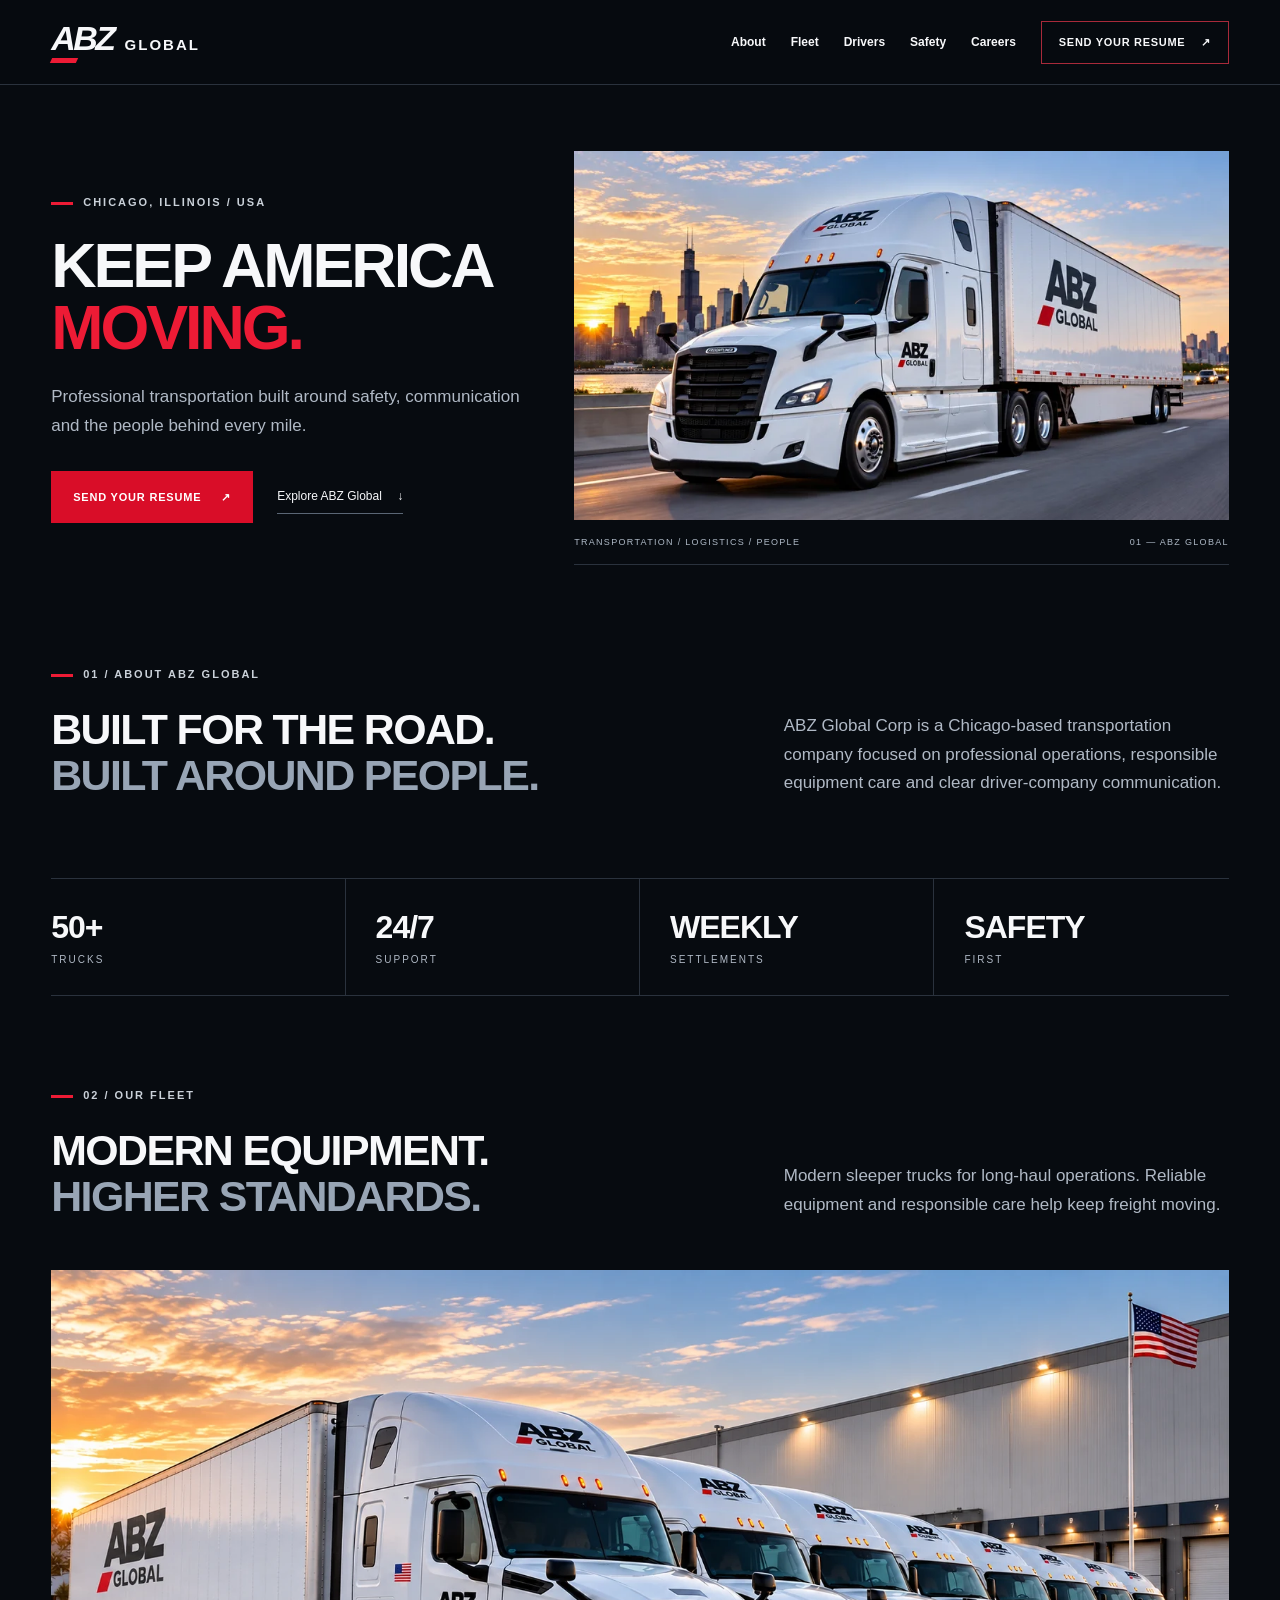
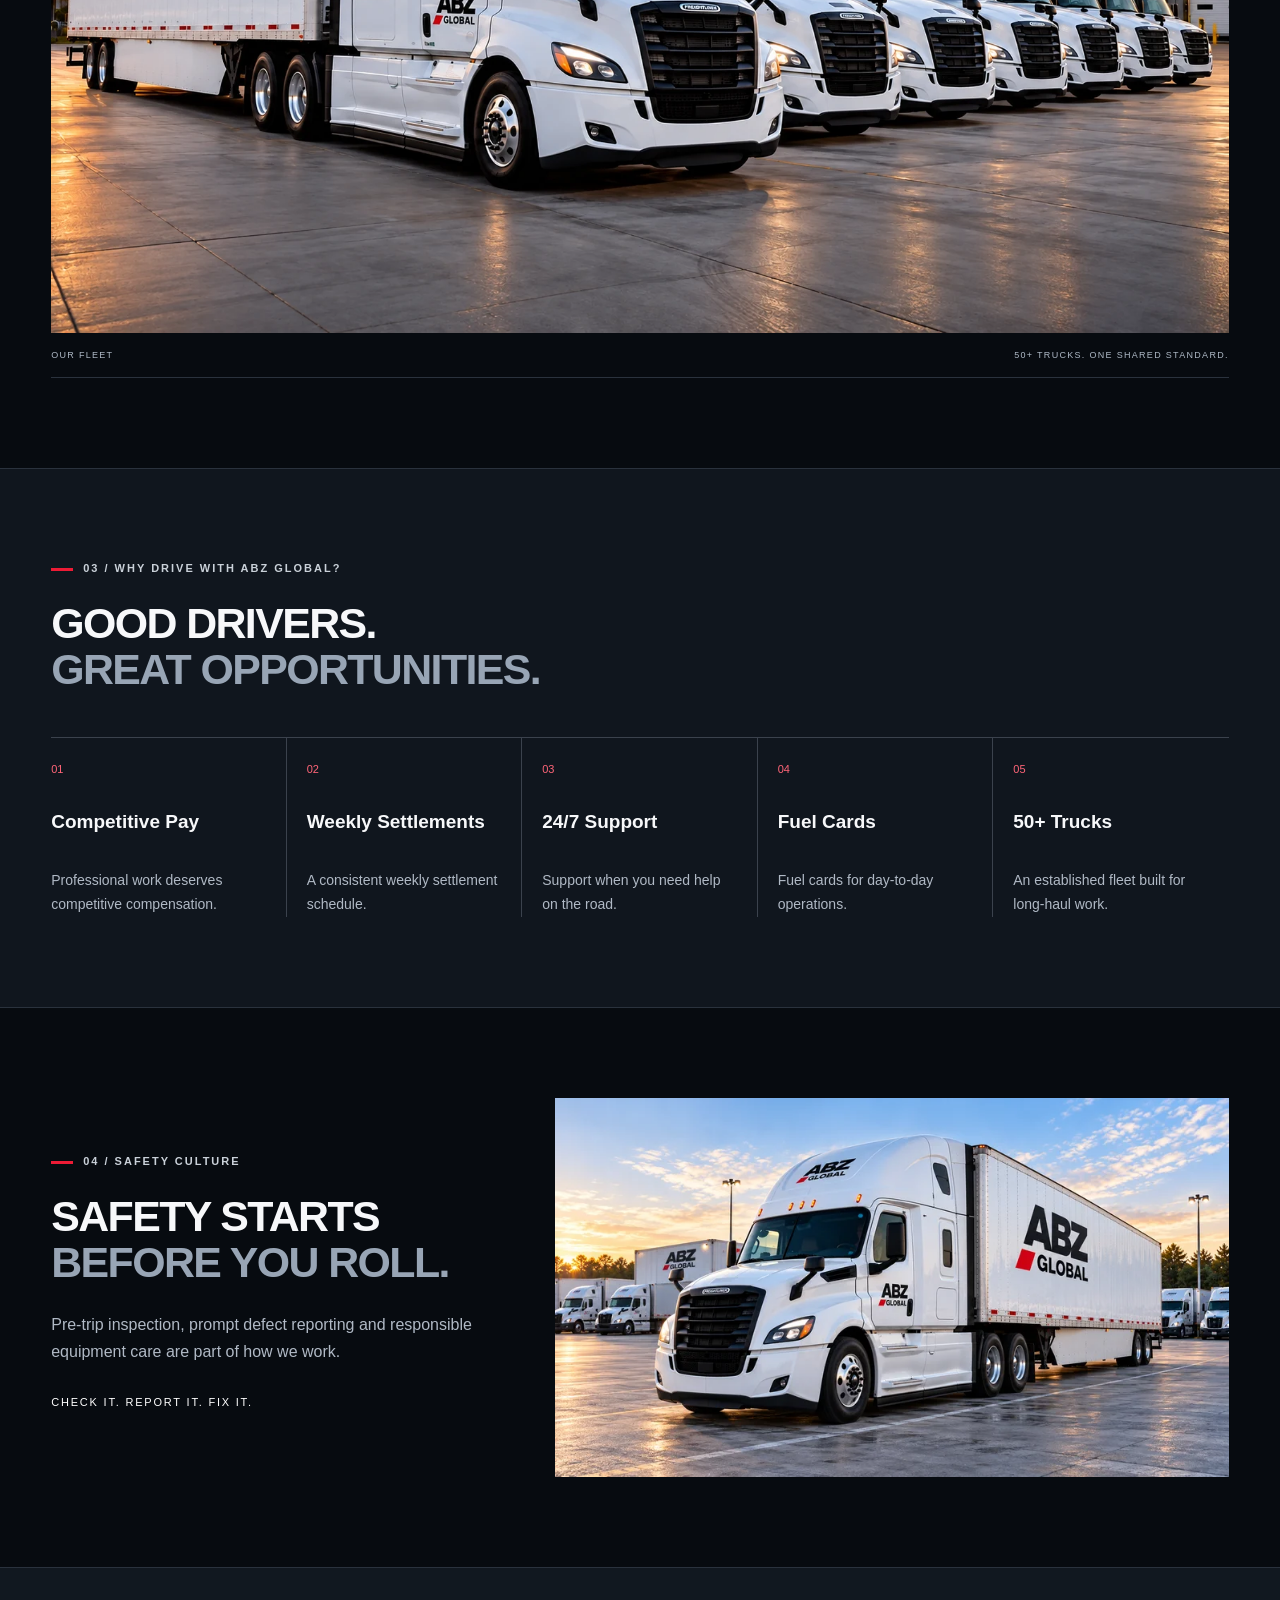
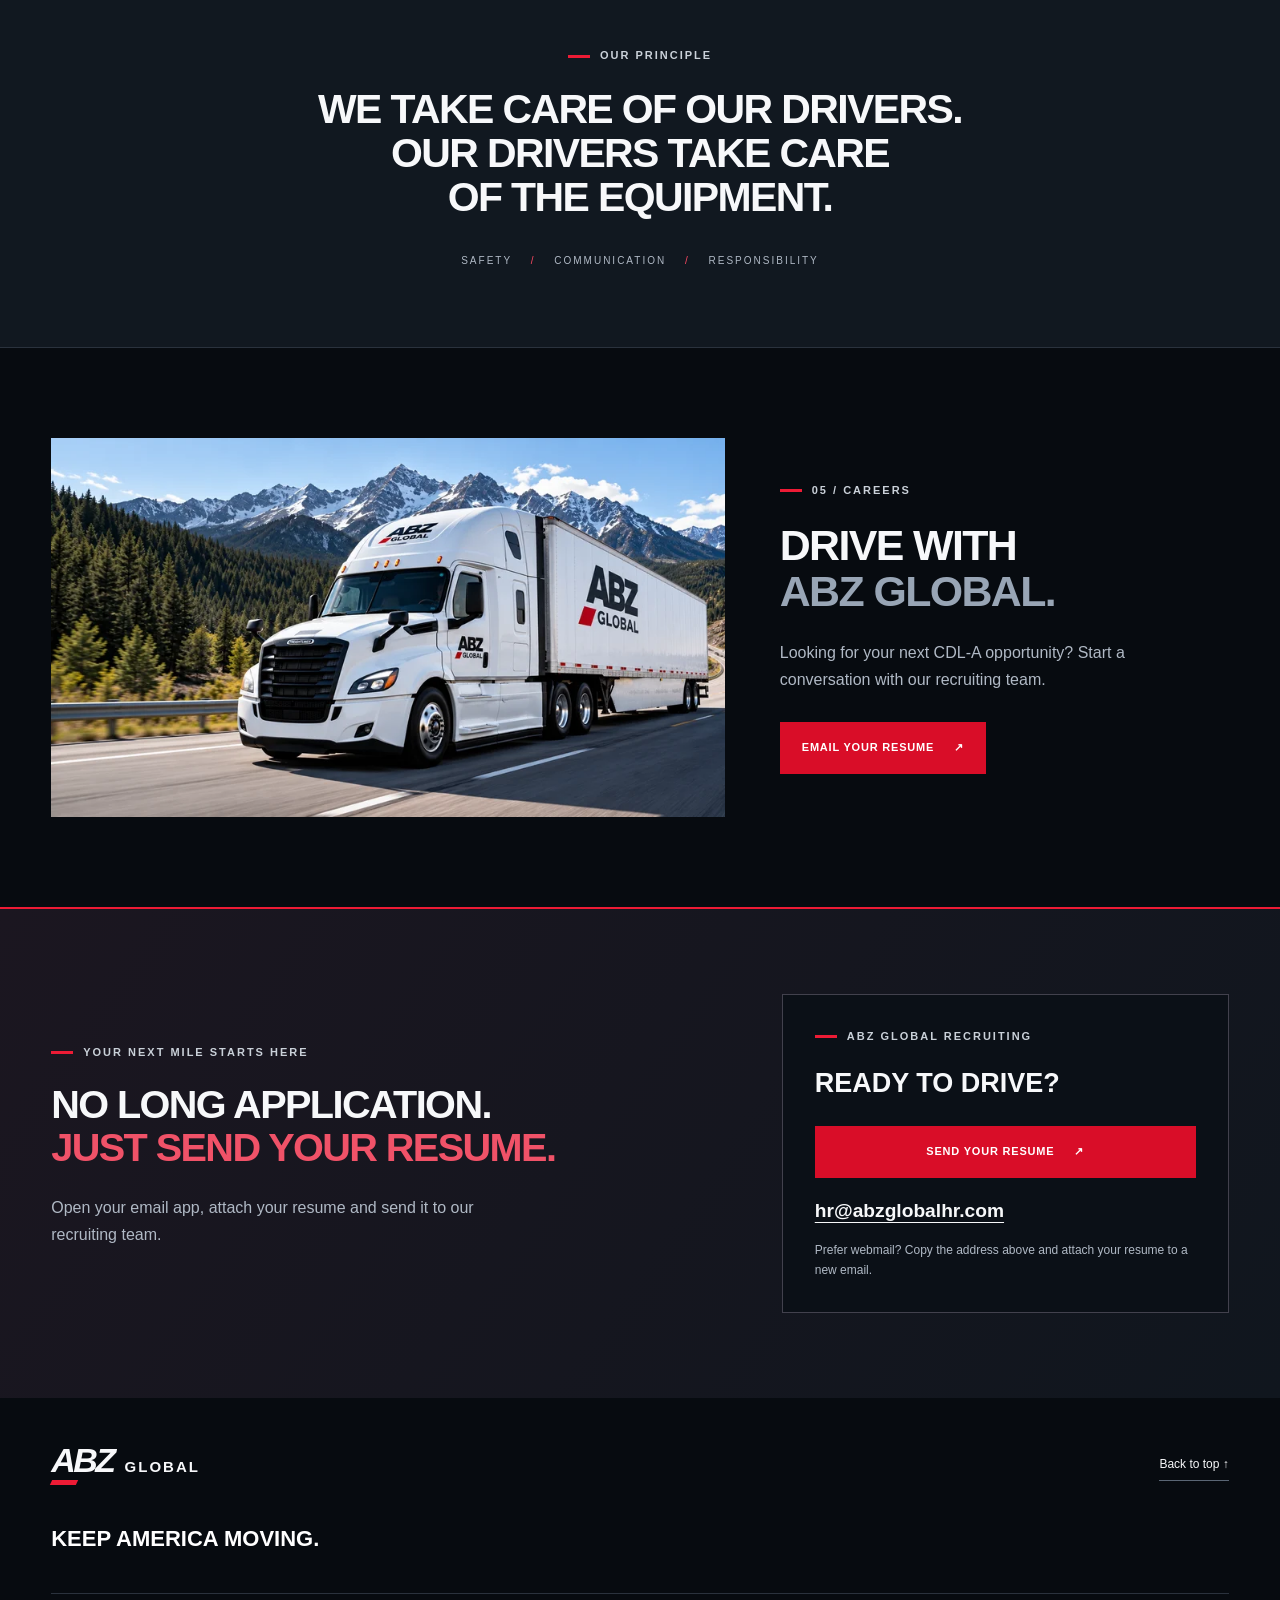
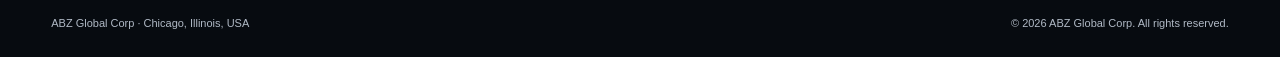
==== commit a07bbbca: "Update index.html" ====
--- a/index.html
+++ b/index.html
@@ -21,7 +21,7 @@
     <button class="menu-toggle" type="button" aria-controls="main-nav" aria-expanded="false" aria-label="Open navigation" hidden><span aria-hidden="true">☰</span></button>
     <nav id="main-nav" aria-label="Main navigation">
       <a href="#about">About</a><a href="#fleet">Fleet</a><a href="#drivers">Drivers</a><a href="#safety">Safety</a><a href="#careers">Careers</a>
-      <a class="nav-cta" href="mailto:abzglobalhr@proton.me?subject=CDL-A%20Driver%20%E2%80%94%20Resume">SEND YOUR RESUME <span aria-hidden="true">↗</span></a>
+      <a class="nav-cta" href="mailto:hr@abzglobalhr.com?subject=CDL-A%20Driver%20%E2%80%94%20Resume">SEND YOUR RESUME <span aria-hidden="true">↗</span></a>
     </nav>
   </div>
 </header>
@@ -31,7 +31,7 @@
       <p class="eyebrow">CHICAGO, ILLINOIS / USA</p>
       <h1>KEEP AMERICA<br><em>MOVING.</em></h1>
       <p class="lead">Professional transportation built around safety, communication and the people behind every mile.</p>
-      <div class="actions"><a class="btn primary" href="mailto:abzglobalhr@proton.me?subject=CDL-A%20Driver%20%E2%80%94%20Resume">SEND YOUR RESUME <span aria-hidden="true">↗</span></a><a class="text-link" href="#about">Explore ABZ Global <span aria-hidden="true">↓</span></a></div>
+      <div class="actions"><a class="btn primary" href="mailto:hr@abzglobalhr.com?subject=CDL-A%20Driver%20%E2%80%94%20Resume">SEND YOUR RESUME <span aria-hidden="true">↗</span></a><a class="text-link" href="#about">Explore ABZ Global <span aria-hidden="true">↓</span></a></div>
     </div>
     <figure class="hero-photo"><img src="hero.webp" srcset="hero-small.webp 840w, hero.webp 1672w" sizes="(max-width: 1000px) 100vw, 60vw" width="1672" height="941" alt="White ABZ Global Freightliner sleeper truck with a trailer against the Chicago skyline" fetchpriority="high"><figcaption><span>TRANSPORTATION / LOGISTICS / PEOPLE</span><span aria-hidden="true">01 — ABZ GLOBAL</span></figcaption></figure>
   </section>
@@ -64,11 +64,11 @@
   <section class="principle"><div class="container"><p class="eyebrow">OUR PRINCIPLE</p><h2>WE TAKE CARE OF OUR DRIVERS.<br><span>OUR DRIVERS TAKE CARE<br class="desktop-break"> OF THE EQUIPMENT.</span></h2><p class="values">SAFETY <span> / </span> COMMUNICATION <span> / </span> RESPONSIBILITY</p></div></section>
   <section id="careers" class="section container split-section careers">
     <figure><img src="careers.webp" srcset="careers-small.webp 840w, careers.webp 1672w" sizes="(max-width: 1000px) 92vw, 56vw" width="1672" height="941" loading="lazy" decoding="async" alt="ABZ Global Freightliner sleeper truck and trailer on a mountain highway"></figure>
-    <div class="section-copy"><p class="eyebrow">05 / CAREERS</p><h2>DRIVE WITH<br><span>ABZ GLOBAL.</span></h2><p>Looking for your next CDL-A opportunity? Start a conversation with our recruiting team.</p><a class="btn primary" href="mailto:abzglobalhr@proton.me?subject=CDL-A%20Driver%20%E2%80%94%20Resume">EMAIL YOUR RESUME <span aria-hidden="true">↗</span></a></div>
+    <div class="section-copy"><p class="eyebrow">05 / CAREERS</p><h2>DRIVE WITH<br><span>ABZ GLOBAL.</span></h2><p>Looking for your next CDL-A opportunity? Start a conversation with our recruiting team.</p><a class="btn primary" href="mailto:hr@abzglobalhr.com?subject=CDL-A%20Driver%20%E2%80%94%20Resume">EMAIL YOUR RESUME <span aria-hidden="true">↗</span></a></div>
   </section>
   <section id="apply" class="apply"><div class="container apply-grid">
     <div><p class="eyebrow">YOUR NEXT MILE STARTS HERE</p><h2>NO LONG APPLICATION.<br><span>JUST SEND YOUR RESUME.</span></h2><p>Open your email app, attach your resume and send it to our recruiting team.</p></div>
-    <div class="resume-card"><p class="eyebrow">ABZ GLOBAL RECRUITING</p><h3>READY TO DRIVE?</h3><a class="btn primary" href="mailto:abzglobalhr@proton.me?subject=CDL-A%20Driver%20%E2%80%94%20Resume">SEND YOUR RESUME <span aria-hidden="true">↗</span></a><a class="email" href="mailto:abzglobalhr@proton.me">abzglobalhr@proton.me</a><p class="email-help">Prefer webmail? Copy the address above and attach your resume to a new email.</p></div>
+    <div class="resume-card"><p class="eyebrow">ABZ GLOBAL RECRUITING</p><h3>READY TO DRIVE?</h3><a class="btn primary" href="mailto:hr@abzglobalhr.com?subject=CDL-A%20Driver%20%E2%80%94%20Resume">SEND YOUR RESUME <span aria-hidden="true">↗</span></a><a class="email" href="mailto:hr@abzglobalhr.com">hr@abzglobalhr.com</a><p class="email-help">Prefer webmail? Copy the address above and attach your resume to a new email.</p></div>
   </div></section>
 </main>
 <footer class="container"><div class="footer-top"><a class="logo" href="#home" aria-label="ABZ Global home"><b>ABZ</b><span>GLOBAL</span></a><a class="text-link" href="#home">Back to top ↑</a></div><p class="footer-slogan">KEEP AMERICA MOVING.</p><div class="footer-bottom"><p>ABZ Global Corp · Chicago, Illinois, USA</p><p>© <span id="year">2026</span> ABZ Global Corp. All rights reserved.</p></div></footer>
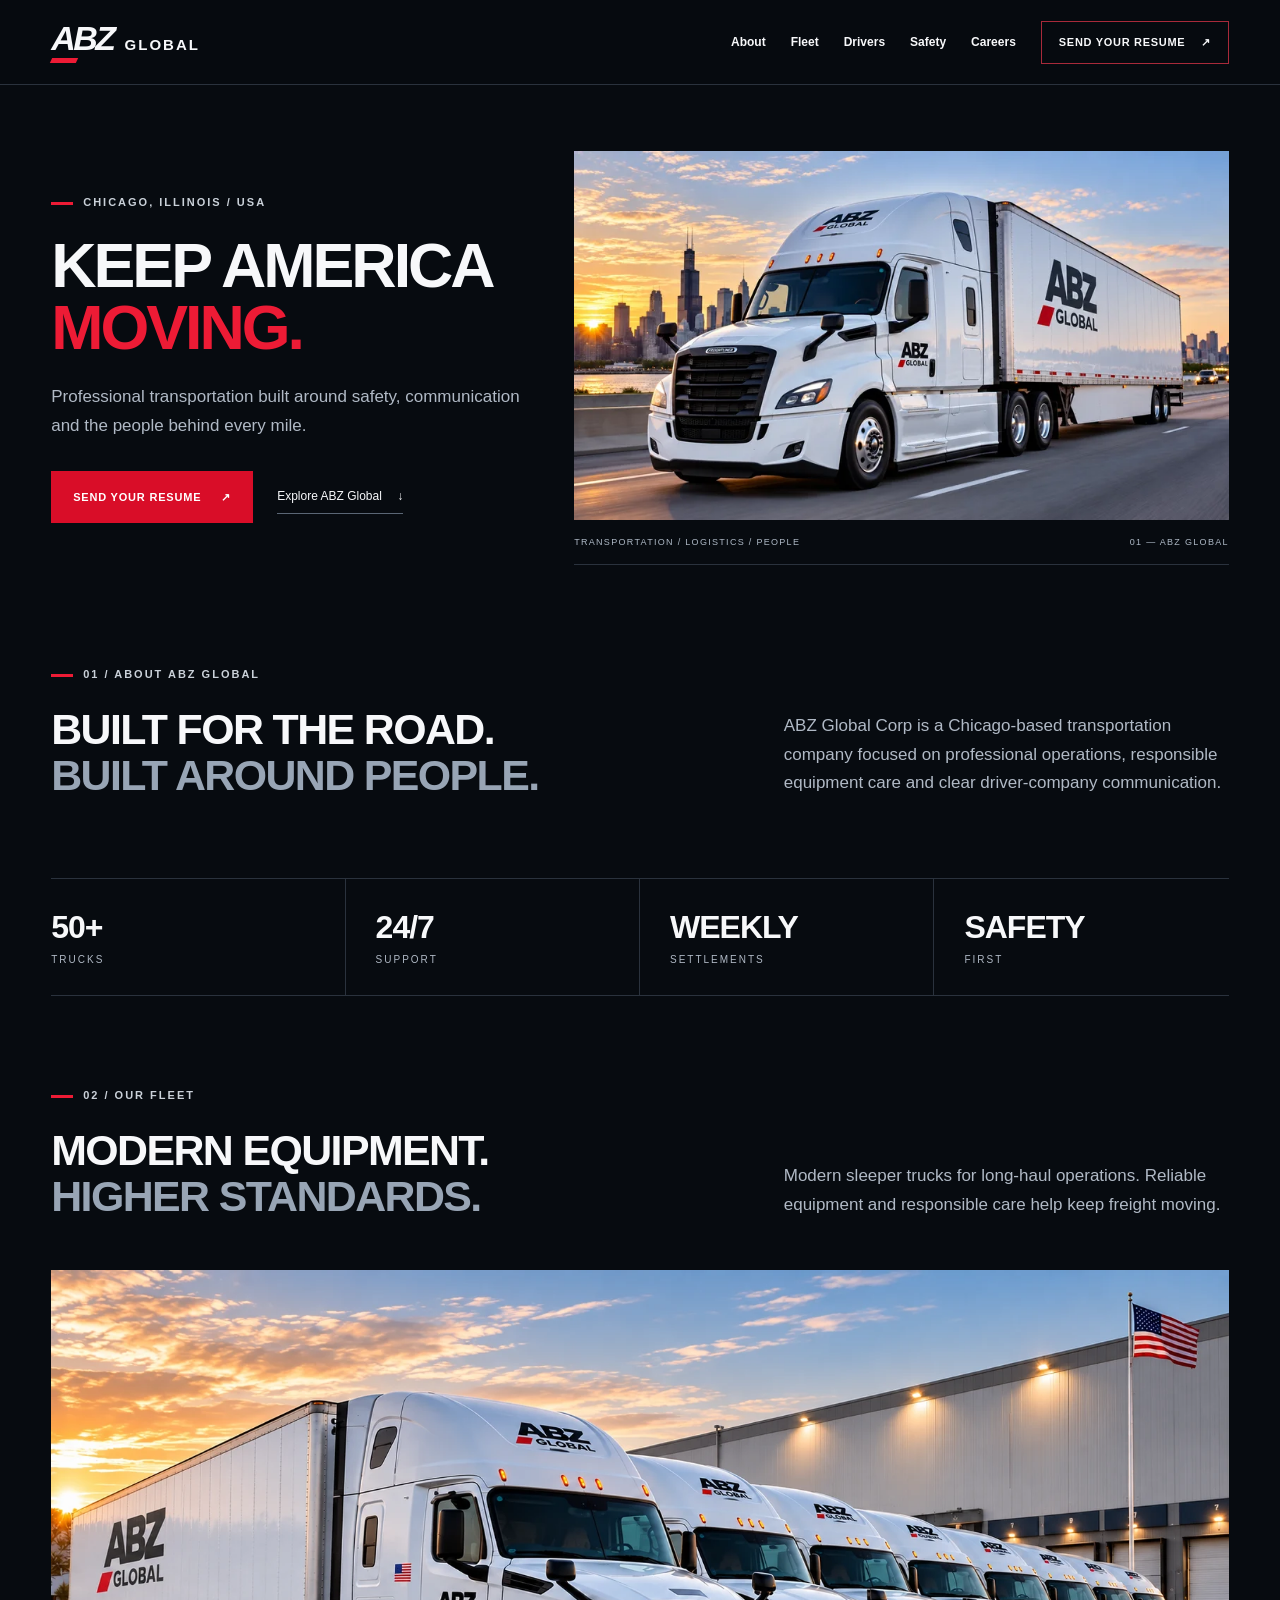
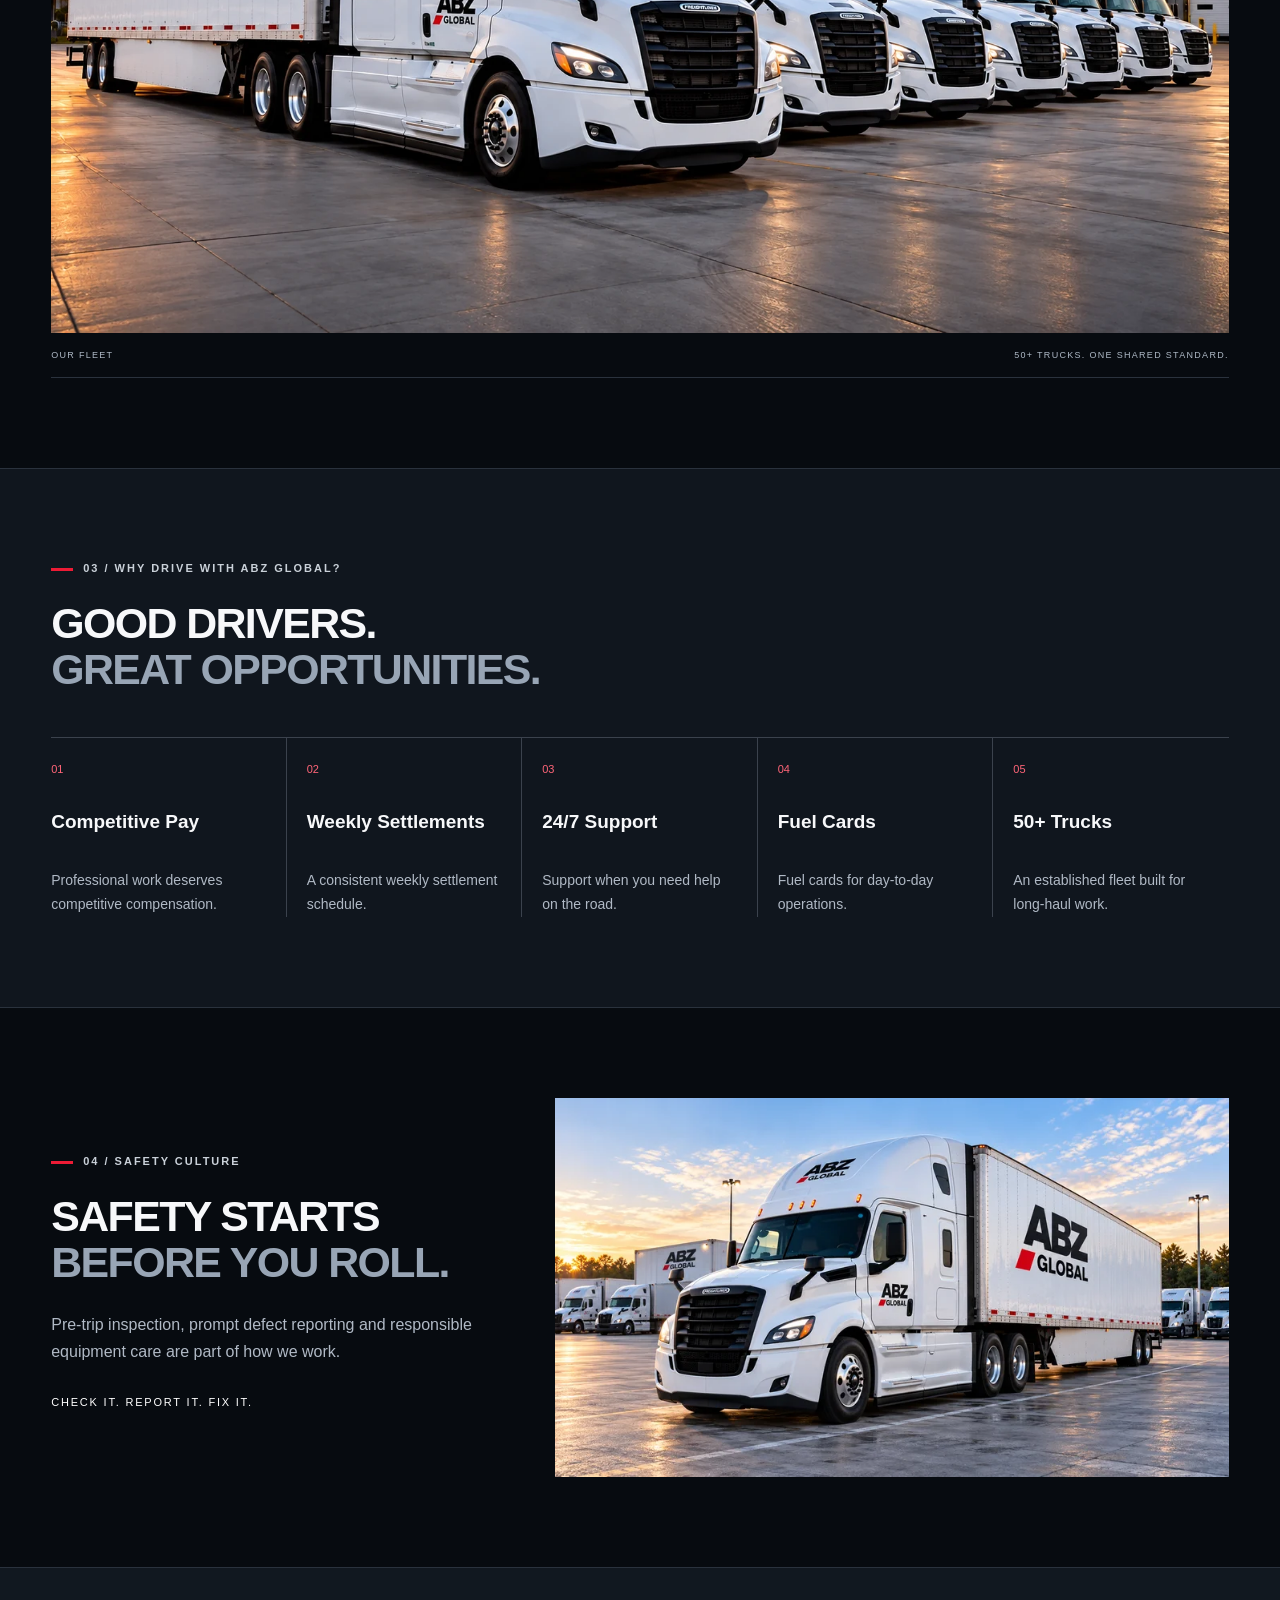
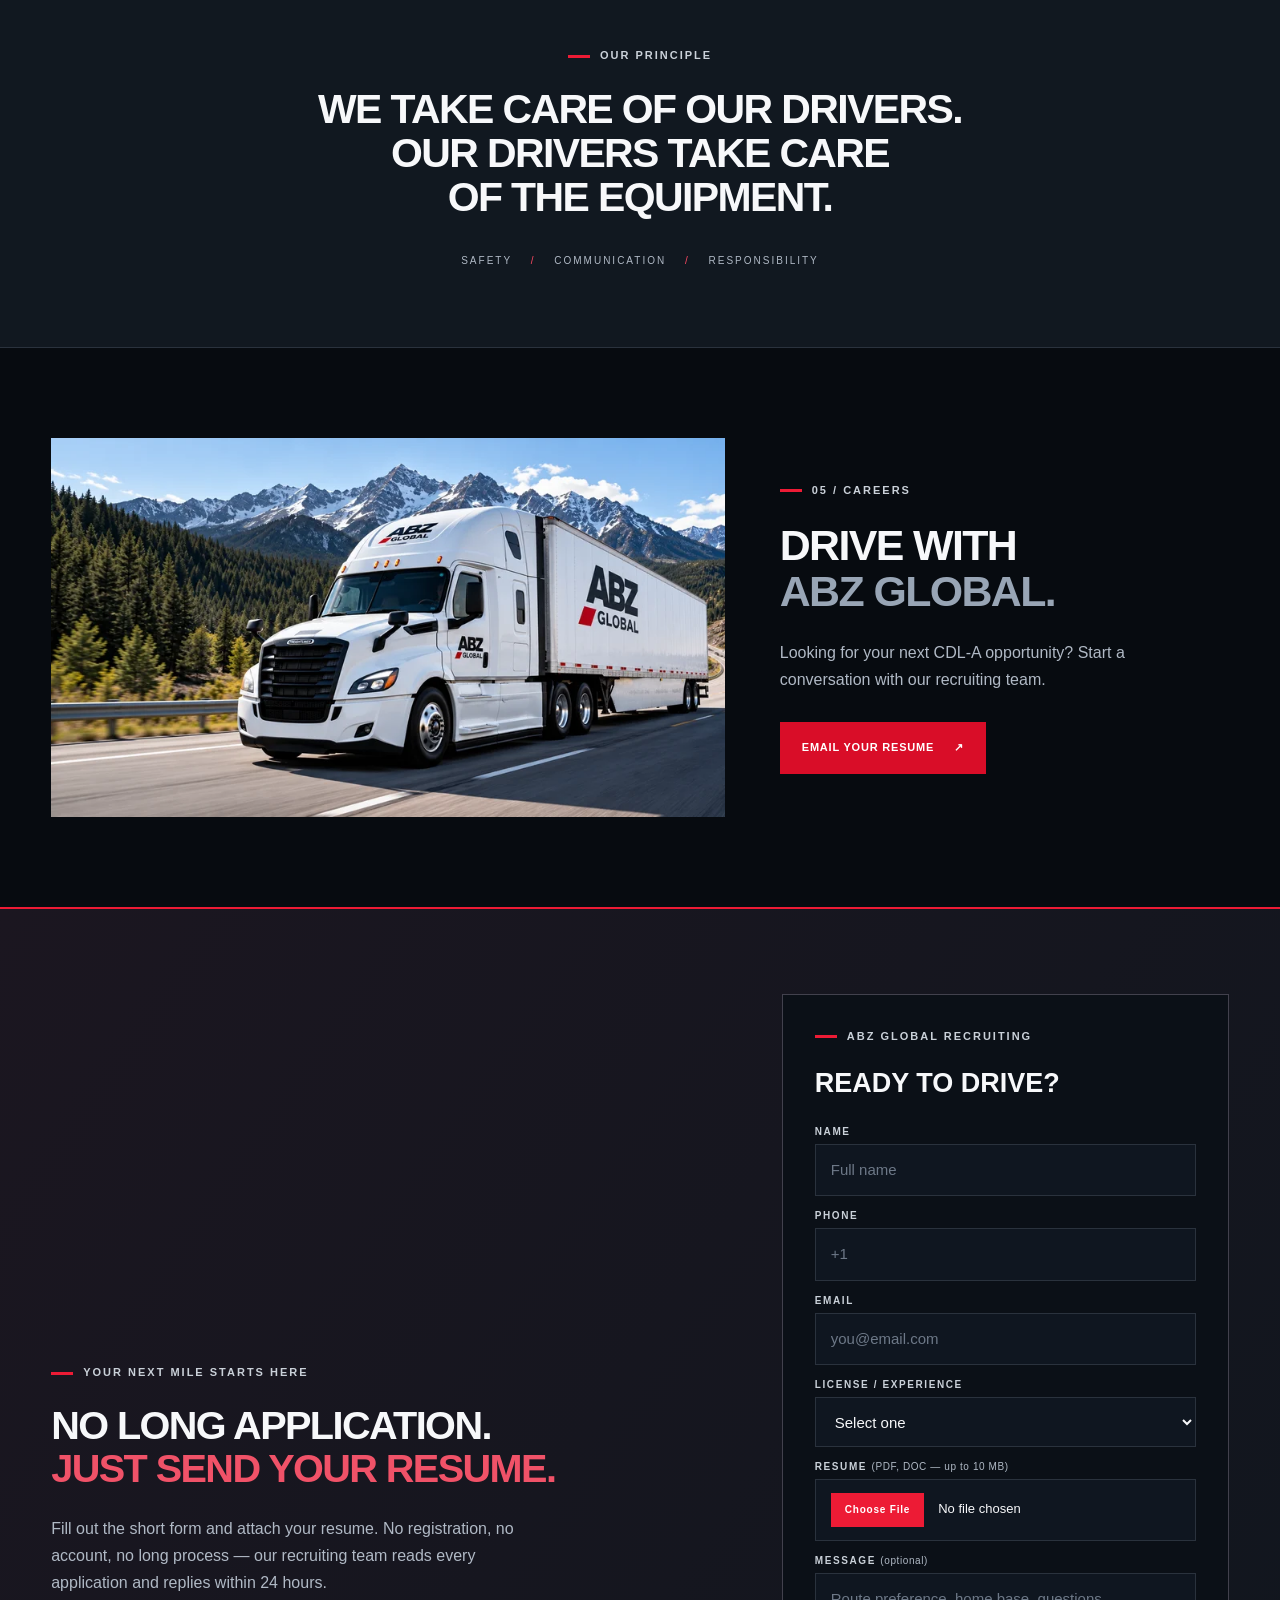
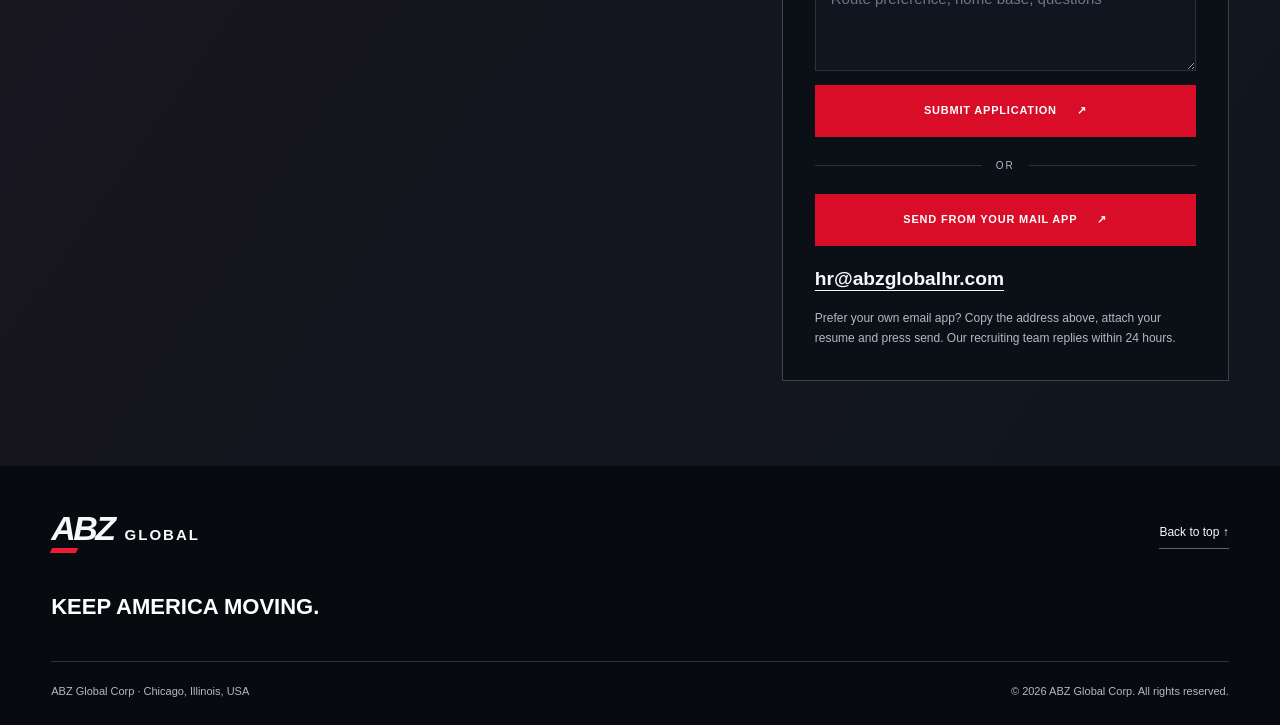
==== commit ba5a78ab: "Add Netlify Forms resume application form with file upload" ====
--- a/index.html
+++ b/index.html
@@ -67,8 +67,25 @@
     <div class="section-copy"><p class="eyebrow">05 / CAREERS</p><h2>DRIVE WITH<br><span>ABZ GLOBAL.</span></h2><p>Looking for your next CDL-A opportunity? Start a conversation with our recruiting team.</p><a class="btn primary" href="mailto:hr@abzglobalhr.com?subject=CDL-A%20Driver%20%E2%80%94%20Resume">EMAIL YOUR RESUME <span aria-hidden="true">↗</span></a></div>
   </section>
   <section id="apply" class="apply"><div class="container apply-grid">
-    <div><p class="eyebrow">YOUR NEXT MILE STARTS HERE</p><h2>NO LONG APPLICATION.<br><span>JUST SEND YOUR RESUME.</span></h2><p>Open your email app, attach your resume and send it to our recruiting team.</p></div>
-    <div class="resume-card"><p class="eyebrow">ABZ GLOBAL RECRUITING</p><h3>READY TO DRIVE?</h3><a class="btn primary" href="mailto:hr@abzglobalhr.com?subject=CDL-A%20Driver%20%E2%80%94%20Resume">SEND YOUR RESUME <span aria-hidden="true">↗</span></a><a class="email" href="mailto:hr@abzglobalhr.com">hr@abzglobalhr.com</a><p class="email-help">Prefer webmail? Copy the address above and attach your resume to a new email.</p></div>
+    <div><p class="eyebrow">YOUR NEXT MILE STARTS HERE</p><h2>NO LONG APPLICATION.<br><span>JUST SEND YOUR RESUME.</span></h2><p>Fill out the short form and attach your resume. No registration, no account, no long process — our recruiting team reads every application and replies within 24 hours.</p></div>
+    <div class="resume-card">
+      <p class="eyebrow">ABZ GLOBAL RECRUITING</p><h3>READY TO DRIVE?</h3>
+      <form class="apply-form" name="driver-application" method="POST" action="/success.html" enctype="multipart/form-data" data-netlify="true" netlify-honeypot="bot-field">
+        <input type="hidden" name="form-name" value="driver-application">
+        <p class="honeypot"><label>Leave this field empty<input name="bot-field" tabindex="-1" autocomplete="off"></label></p>
+        <div class="field"><label for="ap-name">NAME</label><input id="ap-name" name="name" type="text" required autocomplete="name" placeholder="Full name"></div>
+        <div class="field"><label for="ap-phone">PHONE</label><input id="ap-phone" name="phone" type="tel" required autocomplete="tel" placeholder="+1"></div>
+        <div class="field"><label for="ap-email">EMAIL</label><input id="ap-email" name="email" type="email" required autocomplete="email" placeholder="you@email.com"></div>
+        <div class="field"><label for="ap-cdl">LICENSE / EXPERIENCE</label><select id="ap-cdl" name="license"><option value="">Select one</option><option>CDL-A with driving experience</option><option>CDL-A — new driver</option><option>CDL-B</option><option>No CDL yet</option></select></div>
+        <div class="field"><label for="ap-resume">RESUME <span>(PDF, DOC — up to 10 MB)</span></label><input id="ap-resume" name="resume" type="file" accept=".pdf,.doc,.docx,.rtf"></div>
+        <div class="field"><label for="ap-note">MESSAGE <span>(optional)</span></label><textarea id="ap-note" name="message" rows="3" placeholder="Route preference, home base, questions"></textarea></div>
+        <button class="btn primary" type="submit">SUBMIT APPLICATION <span aria-hidden="true">↗</span></button>
+      </form>
+      <p class="or-line"><span aria-hidden="true">OR</span></p>
+      <a class="btn primary" href="mailto:hr@abzglobalhr.com?subject=CDL-A%20Driver%20%E2%80%94%20Resume">SEND FROM YOUR MAIL APP <span aria-hidden="true">↗</span></a>
+      <a class="email" href="mailto:hr@abzglobalhr.com">hr@abzglobalhr.com</a>
+      <p class="email-help">Prefer your own email app? Copy the address above, attach your resume and press send. Our recruiting team replies within 24 hours.</p>
+    </div>
   </div></section>
 </main>
 <footer class="container"><div class="footer-top"><a class="logo" href="#home" aria-label="ABZ Global home"><b>ABZ</b><span>GLOBAL</span></a><a class="text-link" href="#home">Back to top ↑</a></div><p class="footer-slogan">KEEP AMERICA MOVING.</p><div class="footer-bottom"><p>ABZ Global Corp · Chicago, Illinois, USA</p><p>© <span id="year">2026</span> ABZ Global Corp. All rights reserved.</p></div></footer>
--- a/styles.css
+++ b/styles.css
@@ -1,5 +1,5 @@
 :root{color-scheme:dark;--bg:#070b10;--panel:#10161e;--line:#2a323d;--muted:#b0b9c5;--red:#ed1b35;--white:#f7f8fa}
-*{box-sizing:border-box}html{scroll-behavior:smooth;scroll-padding-top:104px}body{margin:0;background:var(--bg);color:var(--white);font-family:Arial,Helvetica,sans-serif;-webkit-font-smoothing:antialiased}a{color:inherit;text-decoration:none}button{font:inherit}a,button{-webkit-tap-highlight-color:transparent}a:focus-visible,button:focus-visible{outline:3px solid #fff;outline-offset:5px}a:hover{color:#fff}figure{margin:0;min-width:0}img{display:block;width:100%;height:auto;object-fit:contain}p{color:var(--muted);line-height:1.7}h1,h2,h3,p{margin-top:0}.container{width:min(1320px,92%);margin-inline:auto}.section{padding-block:90px}.eyebrow{font-size:11px;letter-spacing:2px;font-weight:700;color:#cad1d9;margin-bottom:22px;line-height:1.7}.eyebrow:before{content:"";display:inline-block;width:22px;height:3px;background:var(--red);vertical-align:middle;margin-right:10px}h2{font-size:clamp(30px,3.35vw,48px);line-height:1.08;letter-spacing:-1.6px;font-weight:900;margin-bottom:25px}h2 span{color:#98a5b5}h3{font-size:22px}h1{font-size:clamp(46px,4.9vw,76px);letter-spacing:-3px;line-height:.99;font-weight:900;margin-bottom:25px}h1 em{font-style:normal;color:var(--red)}.skip{position:fixed;top:10px;left:10px;padding:15px;background:var(--red);z-index:100;transform:translateY(-150%)}.skip:focus{transform:none}.site-header{position:sticky;top:0;z-index:20;background:#070b10f5;border-bottom:1px solid var(--line)}.nav-wrap{min-height:84px;display:flex;justify-content:space-between;align-items:center;gap:22px}.logo{display:inline-flex;align-items:baseline;gap:11px;flex-shrink:0}.logo b{font-size:34px;font-style:italic;letter-spacing:-2.5px;line-height:1}.logo b:after{content:"";display:block;width:26px;height:5px;background:var(--red);transform:skew(-25deg);margin-top:3px}.logo span{font-size:15px;font-weight:700;letter-spacing:2px}nav{display:flex;align-items:center;gap:25px;font-size:12px;font-weight:700}nav>a:not(.nav-cta){padding-block:16px}nav>a:hover{color:#ff687a}.nav-cta{border:1px solid #a82a3a;padding:14px 17px;font-size:11px;letter-spacing:.7px}.nav-cta span{margin-left:12px}.menu-toggle{background:none;border:1px solid var(--line);color:white;font-size:24px;width:46px;height:46px;cursor:pointer}.menu-toggle[hidden]{display:none}.hero{display:grid;grid-template-columns:.9fr 1.2fr;align-items:center;gap:32px;padding-block:66px 35px}.hero-copy{padding-block:20px}.lead{font-size:17px;max-width:480px}.actions{display:flex;align-items:center;flex-wrap:wrap;gap:24px;margin-top:30px}.btn{display:inline-flex;align-items:center;justify-content:center;gap:20px;min-height:52px;padding:17px 22px;font-size:11px;letter-spacing:.8px;font-weight:800;line-height:1.5;transition:background .2s}.primary{background:#d90d28;color:#fff}.primary:hover{background:#f0233e}.text-link{font-size:12px;line-height:1.7;border-bottom:1px solid #5a6675;padding-block:6px}.text-link span{margin-left:12px}.hero-photo{border-bottom:1px solid var(--line)}figcaption{display:flex;justify-content:space-between;gap:18px;padding:15px 0;color:#aeb9c6;font-size:9px;letter-spacing:1.3px;line-height:1.6}.intro,.section-head{display:grid;grid-template-columns:1.2fr .8fr;align-items:end;gap:65px}.intro>p,.section-head>p{font-size:17px;margin-bottom:25px}.intro{padding-top:65px;padding-bottom:55px}.stats{display:grid;grid-template-columns:repeat(4,1fr);border-top:1px solid var(--line);border-bottom:1px solid var(--line)}.stats div{padding:30px;border-right:1px solid var(--line)}.stats div:first-child{padding-left:0}.stats div:last-child{border:0}.stats strong{display:block;font-size:32px;letter-spacing:-1px}.stats span{display:block;font-size:10px;letter-spacing:2px;color:var(--muted);margin-top:8px}.wide-photo{margin-top:25px}.wide-photo figcaption{border-bottom:1px solid var(--line)}.drivers-section{background:var(--panel);border-block:1px solid var(--line)}.benefits{display:grid;grid-template-columns:repeat(5,1fr);margin-top:45px;border-top:1px solid #3b424d}.benefits article{padding:25px 20px 0;border-right:1px solid #3b424d}.benefits article:first-child{padding-left:0}.benefits article:last-child{border-right:0}.number{display:block;font-size:11px;color:#ff6578;margin-bottom:35px}.benefits h3{font-size:19px;line-height:1.3;min-height:49px;margin-bottom:10px}.benefits p{font-size:14px;margin:0}.split-section{display:grid;grid-template-columns:.8fr 1.2fr;align-items:center;gap:55px}.section-copy>p:not(.eyebrow){font-size:16px;max-width:440px}.short-line{font-size:11px!important;letter-spacing:1.8px;color:white;margin-top:28px}.principle{background:#111820;text-align:center;padding:78px 0;border-block:1px solid var(--line)}.principle h2{font-size:clamp(28px,3.2vw,46px)}.principle h2 span{color:var(--white)}.values{font-size:10px;letter-spacing:2px;margin:32px 0 0}.values span{color:#ff4963;margin-inline:14px}.careers{grid-template-columns:1.2fr .8fr}.careers .btn{margin-top:12px}.apply{padding:85px 0;background:linear-gradient(125deg,#1b1620,#10161e);border-top:2px solid var(--red)}.apply-grid{display:grid;grid-template-columns:1.2fr .8fr;gap:60px;align-items:center}.apply h2{font-size:clamp(30px,3.1vw,44px)}.apply h2 span{color:#f05268}.apply-grid>div>p:last-child{max-width:480px}.resume-card{padding:32px;border:1px solid #42414d;background:#0b1017}.resume-card h3{font-size:27px}.resume-card .btn{width:100%}.email{display:block;font-size:clamp(15px,1.5vw,20px);font-weight:700;overflow-wrap:anywhere;margin-top:22px;text-decoration:underline;text-underline-offset:5px}.email-help{font-size:12px;margin:18px 0 0}footer{padding-block:45px 25px}.footer-top,.footer-bottom{display:flex;justify-content:space-between;gap:20px;align-items:center}.footer-slogan{font-weight:800;font-size:22px;color:white;margin:35px 0}.footer-bottom{border-top:1px solid var(--line);padding-top:20px}.footer-bottom p{font-size:11px;margin:0}
+*{box-sizing:border-box}html{scroll-behavior:smooth;scroll-padding-top:104px}body{margin:0;background:var(--bg);color:var(--white);font-family:Arial,Helvetica,sans-serif;-webkit-font-smoothing:antialiased}a{color:inherit;text-decoration:none}button{font:inherit}a,button{-webkit-tap-highlight-color:transparent}a:focus-visible,button:focus-visible{outline:3px solid #fff;outline-offset:5px}a:hover{color:#fff}figure{margin:0;min-width:0}img{display:block;width:100%;height:auto;object-fit:contain}p{color:var(--muted);line-height:1.7}h1,h2,h3,p{margin-top:0}.container{width:min(1320px,92%);margin-inline:auto}.section{padding-block:90px}.eyebrow{font-size:11px;letter-spacing:2px;font-weight:700;color:#cad1d9;margin-bottom:22px;line-height:1.7}.eyebrow:before{content:"";display:inline-block;width:22px;height:3px;background:var(--red);vertical-align:middle;margin-right:10px}h2{font-size:clamp(30px,3.35vw,48px);line-height:1.08;letter-spacing:-1.6px;font-weight:900;margin-bottom:25px}h2 span{color:#98a5b5}h3{font-size:22px}h1{font-size:clamp(46px,4.9vw,76px);letter-spacing:-3px;line-height:.99;font-weight:900;margin-bottom:25px}h1 em{font-style:normal;color:var(--red)}.skip{position:fixed;top:10px;left:10px;padding:15px;background:var(--red);z-index:100;transform:translateY(-150%)}.skip:focus{transform:none}.site-header{position:sticky;top:0;z-index:20;background:#070b10f5;border-bottom:1px solid var(--line)}.nav-wrap{min-height:84px;display:flex;justify-content:space-between;align-items:center;gap:22px}.logo{display:inline-flex;align-items:baseline;gap:11px;flex-shrink:0}.logo b{font-size:34px;font-style:italic;letter-spacing:-2.5px;line-height:1}.logo b:after{content:"";display:block;width:26px;height:5px;background:var(--red);transform:skew(-25deg);margin-top:3px}.logo span{font-size:15px;font-weight:700;letter-spacing:2px}nav{display:flex;align-items:center;gap:25px;font-size:12px;font-weight:700}nav>a:not(.nav-cta){padding-block:16px}nav>a:hover{color:#ff687a}.nav-cta{border:1px solid #a82a3a;padding:14px 17px;font-size:11px;letter-spacing:.7px}.nav-cta span{margin-left:12px}.menu-toggle{background:none;border:1px solid var(--line);color:white;font-size:24px;width:46px;height:46px;cursor:pointer}.menu-toggle[hidden]{display:none}.hero{display:grid;grid-template-columns:.9fr 1.2fr;align-items:center;gap:32px;padding-block:66px 35px}.hero-copy{padding-block:20px}.lead{font-size:17px;max-width:480px}.actions{display:flex;align-items:center;flex-wrap:wrap;gap:24px;margin-top:30px}.btn{display:inline-flex;align-items:center;justify-content:center;gap:20px;min-height:52px;padding:17px 22px;font-size:11px;letter-spacing:.8px;font-weight:800;line-height:1.5;transition:background .2s}.primary{background:#d90d28;color:#fff}.primary:hover{background:#f0233e}.text-link{font-size:12px;line-height:1.7;border-bottom:1px solid #5a6675;padding-block:6px}.text-link span{margin-left:12px}.hero-photo{border-bottom:1px solid var(--line)}figcaption{display:flex;justify-content:space-between;gap:18px;padding:15px 0;color:#aeb9c6;font-size:9px;letter-spacing:1.3px;line-height:1.6}.intro,.section-head{display:grid;grid-template-columns:1.2fr .8fr;align-items:end;gap:65px}.intro>p,.section-head>p{font-size:17px;margin-bottom:25px}.intro{padding-top:65px;padding-bottom:55px}.stats{display:grid;grid-template-columns:repeat(4,1fr);border-top:1px solid var(--line);border-bottom:1px solid var(--line)}.stats div{padding:30px;border-right:1px solid var(--line)}.stats div:first-child{padding-left:0}.stats div:last-child{border:0}.stats strong{display:block;font-size:32px;letter-spacing:-1px}.stats span{display:block;font-size:10px;letter-spacing:2px;color:var(--muted);margin-top:8px}.wide-photo{margin-top:25px}.wide-photo figcaption{border-bottom:1px solid var(--line)}.drivers-section{background:var(--panel);border-block:1px solid var(--line)}.benefits{display:grid;grid-template-columns:repeat(5,1fr);margin-top:45px;border-top:1px solid #3b424d}.benefits article{padding:25px 20px 0;border-right:1px solid #3b424d}.benefits article:first-child{padding-left:0}.benefits article:last-child{border-right:0}.number{display:block;font-size:11px;color:#ff6578;margin-bottom:35px}.benefits h3{font-size:19px;line-height:1.3;min-height:49px;margin-bottom:10px}.benefits p{font-size:14px;margin:0}.split-section{display:grid;grid-template-columns:.8fr 1.2fr;align-items:center;gap:55px}.section-copy>p:not(.eyebrow){font-size:16px;max-width:440px}.short-line{font-size:11px!important;letter-spacing:1.8px;color:white;margin-top:28px}.principle{background:#111820;text-align:center;padding:78px 0;border-block:1px solid var(--line)}.principle h2{font-size:clamp(28px,3.2vw,46px)}.principle h2 span{color:var(--white)}.values{font-size:10px;letter-spacing:2px;margin:32px 0 0}.values span{color:#ff4963;margin-inline:14px}.careers{grid-template-columns:1.2fr .8fr}.careers .btn{margin-top:12px}.apply{padding:85px 0;background:linear-gradient(125deg,#1b1620,#10161e);border-top:2px solid var(--red)}.apply-grid{display:grid;grid-template-columns:1.2fr .8fr;gap:60px;align-items:center}.apply h2{font-size:clamp(30px,3.1vw,44px)}.apply h2 span{color:#f05268}.apply-grid>div>p:last-child{max-width:480px}.resume-card{padding:32px;border:1px solid #42414d;background:#0b1017}.resume-card h3{font-size:27px}.resume-card .btn{width:100%}.apply-form{display:grid;gap:14px;margin-top:22px}.field{display:grid;gap:7px}.field label{font-size:10px;letter-spacing:1.6px;font-weight:700;color:#cad1d9}.field label span{color:var(--muted);letter-spacing:.6px;font-weight:400}.field input,.field select,.field textarea{width:100%;min-height:50px;padding:14px 15px;background:#0f1620;border:1px solid var(--line);color:var(--white);font:inherit;font-size:15px;line-height:1.5}.field textarea{min-height:88px;resize:vertical}.field input::placeholder,.field textarea::placeholder{color:#6d7887}.field input:focus,.field select:focus,.field textarea:focus{outline:none;border-color:var(--red)}.field input[type=file]{padding:13px 15px;font-size:13px;line-height:1.6}.field input[type=file]::file-selector-button{margin-right:14px;padding:9px 14px;background:var(--red);border:0;color:#fff;font:inherit;font-size:10px;letter-spacing:.8px;font-weight:800;cursor:pointer}.apply-form .btn{width:100%;border:0;cursor:pointer}.honeypot{position:absolute;width:1px;height:1px;overflow:hidden;clip:rect(0 0 0 0);white-space:nowrap}.or-line{display:flex;align-items:center;gap:14px;margin:20px 0;font-size:10px;letter-spacing:2px;color:var(--muted)}.or-line:before,.or-line:after{content:"";flex:1;height:1px;background:var(--line)}.email{display:block;font-size:clamp(15px,1.5vw,20px);font-weight:700;overflow-wrap:anywhere;margin-top:22px;text-decoration:underline;text-underline-offset:5px}.email-help{font-size:12px;margin:18px 0 0}footer{padding-block:45px 25px}.footer-top,.footer-bottom{display:flex;justify-content:space-between;gap:20px;align-items:center}.footer-slogan{font-weight:800;font-size:22px;color:white;margin:35px 0}.footer-bottom{border-top:1px solid var(--line);padding-top:20px}.footer-bottom p{font-size:11px;margin:0}
 @media(min-width:1700px){.hero{padding-block:80px 45px}}
 @media(max-width:1100px){nav{gap:16px}.hero{gap:25px}h1{font-size:clamp(43px,5.2vw,64px)}.split-section{gap:30px}.benefits article{padding-inline:15px}.nav-cta{padding-inline:12px}}
 @media(max-width:1000px){.nav-wrap{flex-wrap:wrap;padding-block:15px}.nav-wrap nav{width:100%;justify-content:center;flex-wrap:wrap}.js .menu-toggle{display:block}.js nav{display:none}.js nav.is-open{display:flex}.hero{grid-template-columns:1fr;padding-top:45px;gap:20px}.hero-copy{max-width:720px}.hero h1{font-size:clamp(48px,8vw,76px)}.hero .lead{max-width:550px}.hero-photo{width:100%}.intro,.section-head{gap:30px}.split-section,.careers{grid-template-columns:1fr}.section-copy>p:not(.eyebrow){max-width:650px}.careers .section-copy{grid-row:1}.benefits{grid-template-columns:repeat(3,1fr)}.benefits article{padding:25px 20px;border-bottom:1px solid #3b424d}.benefits article:first-child{padding-left:20px}.benefits article:nth-child(3){border-right:0}.benefits h3{min-height:0}.number{margin-bottom:20px}.apply-grid{gap:30px}.resume-card{padding:25px}}
